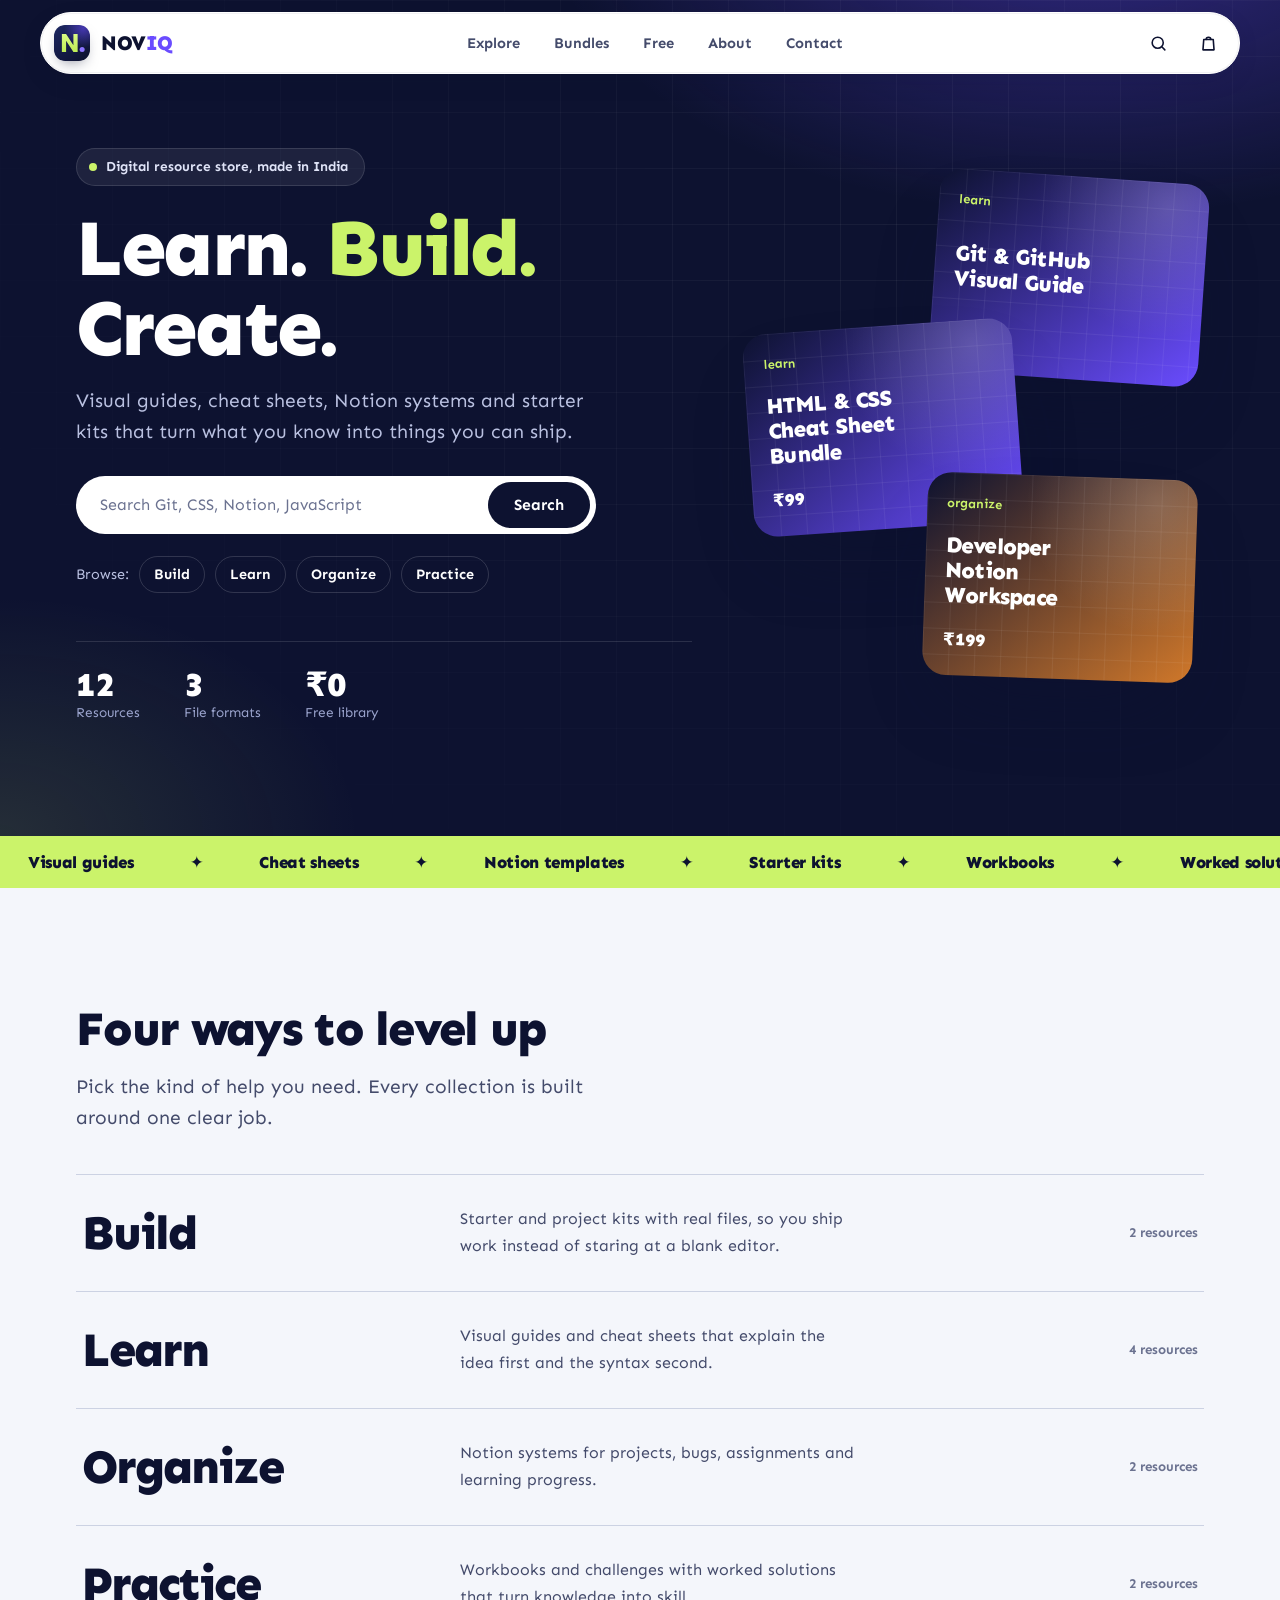
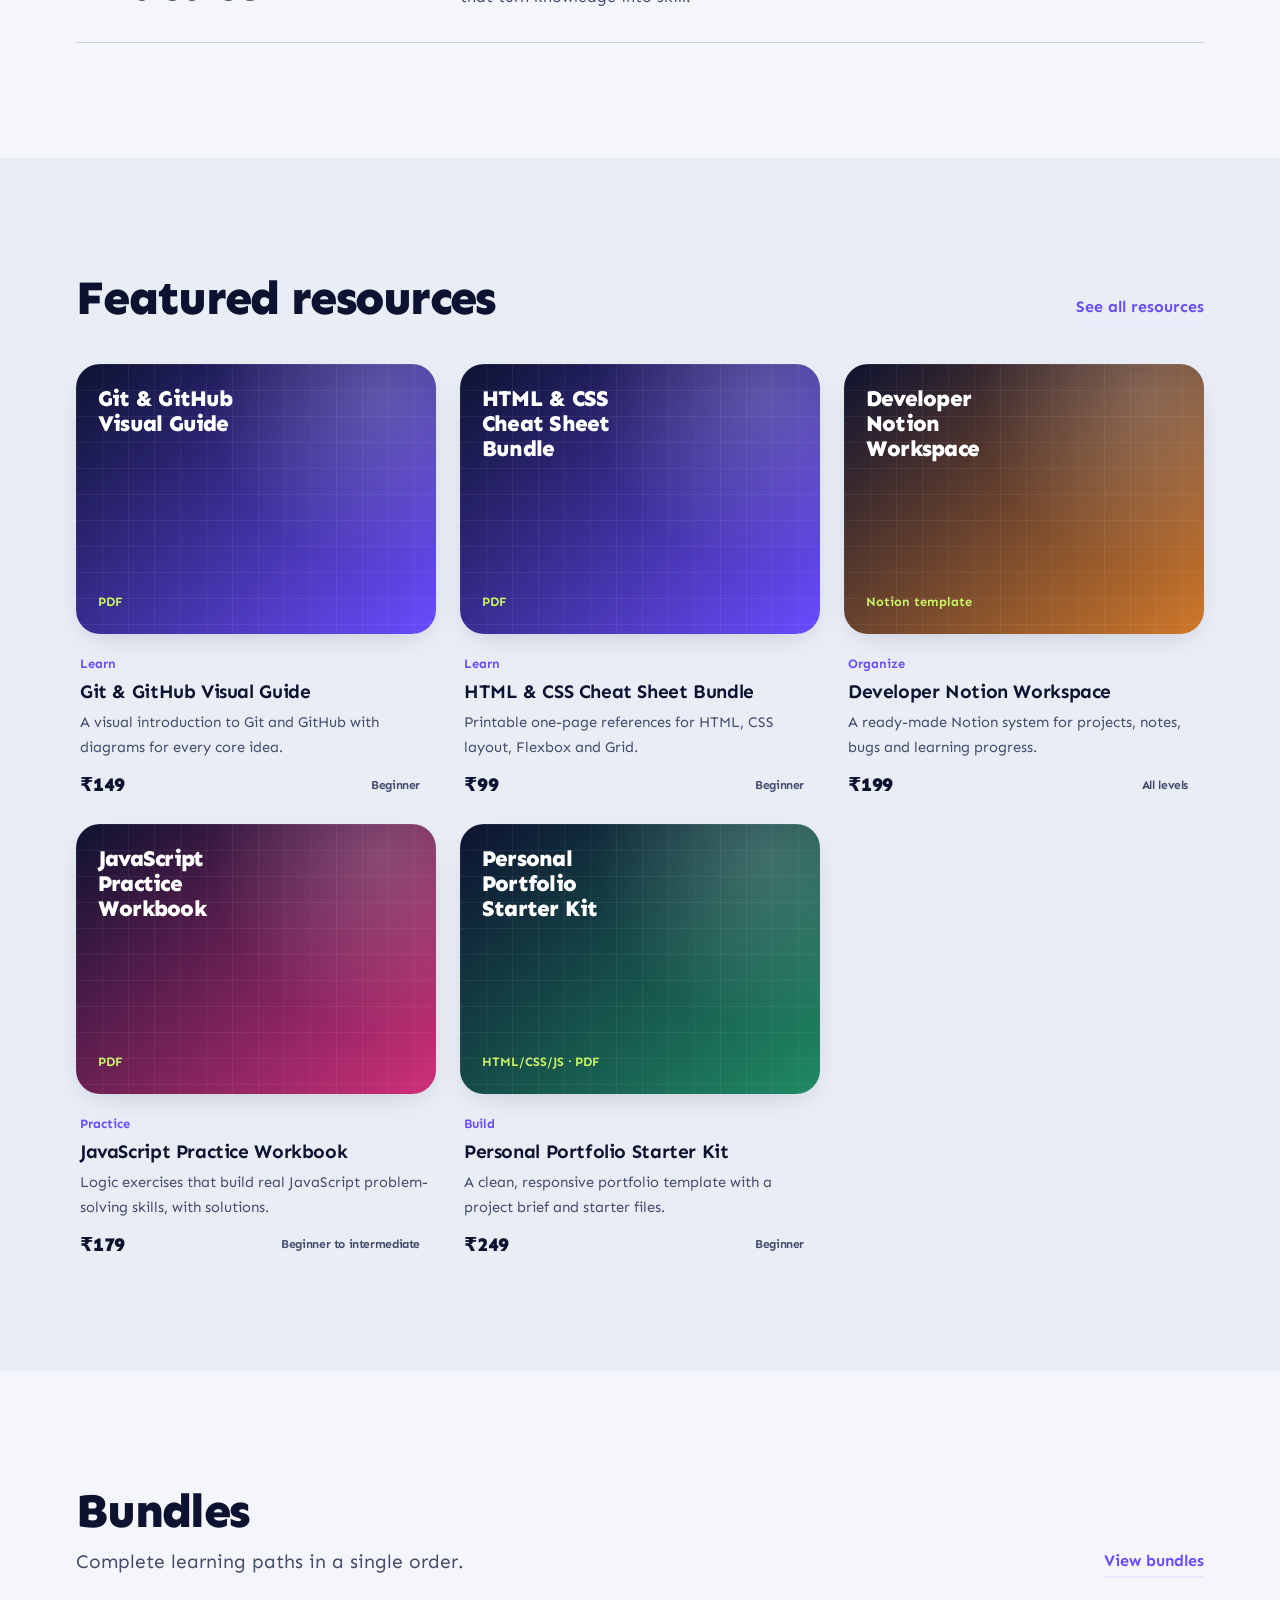
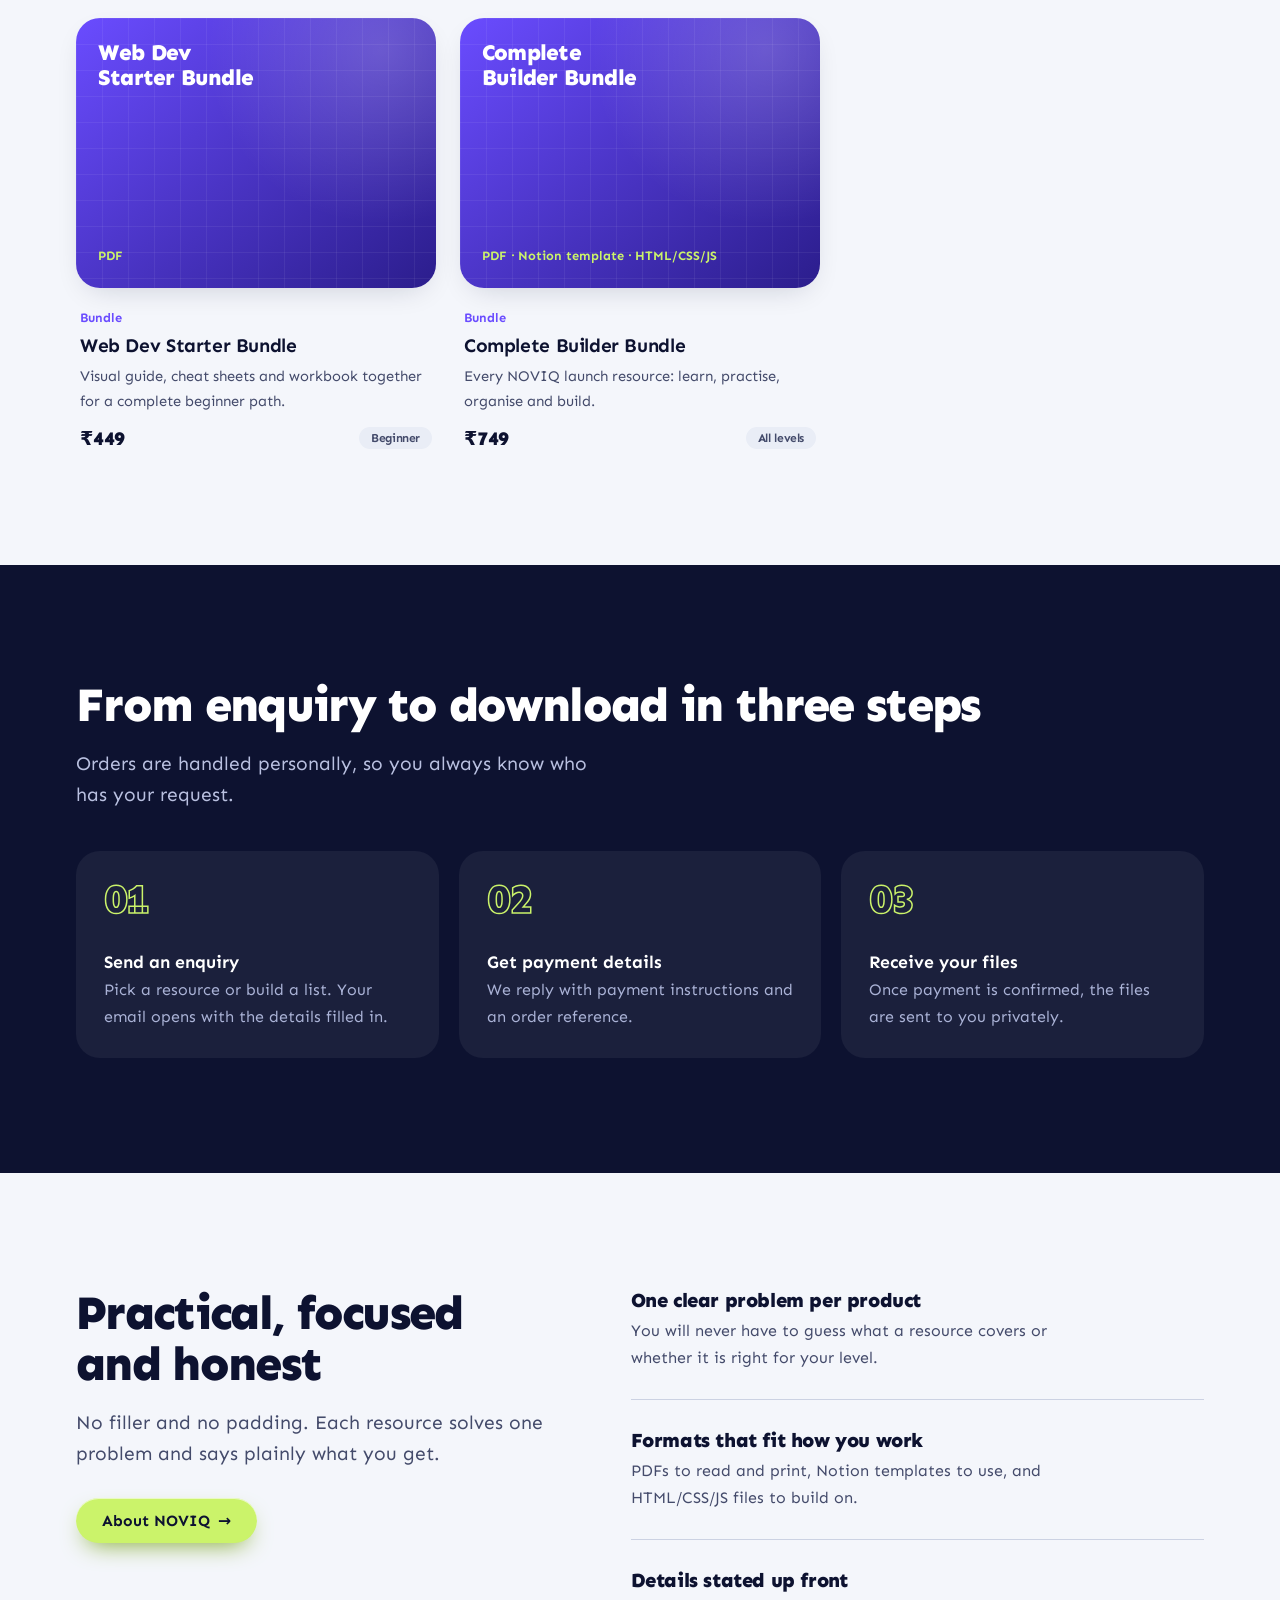
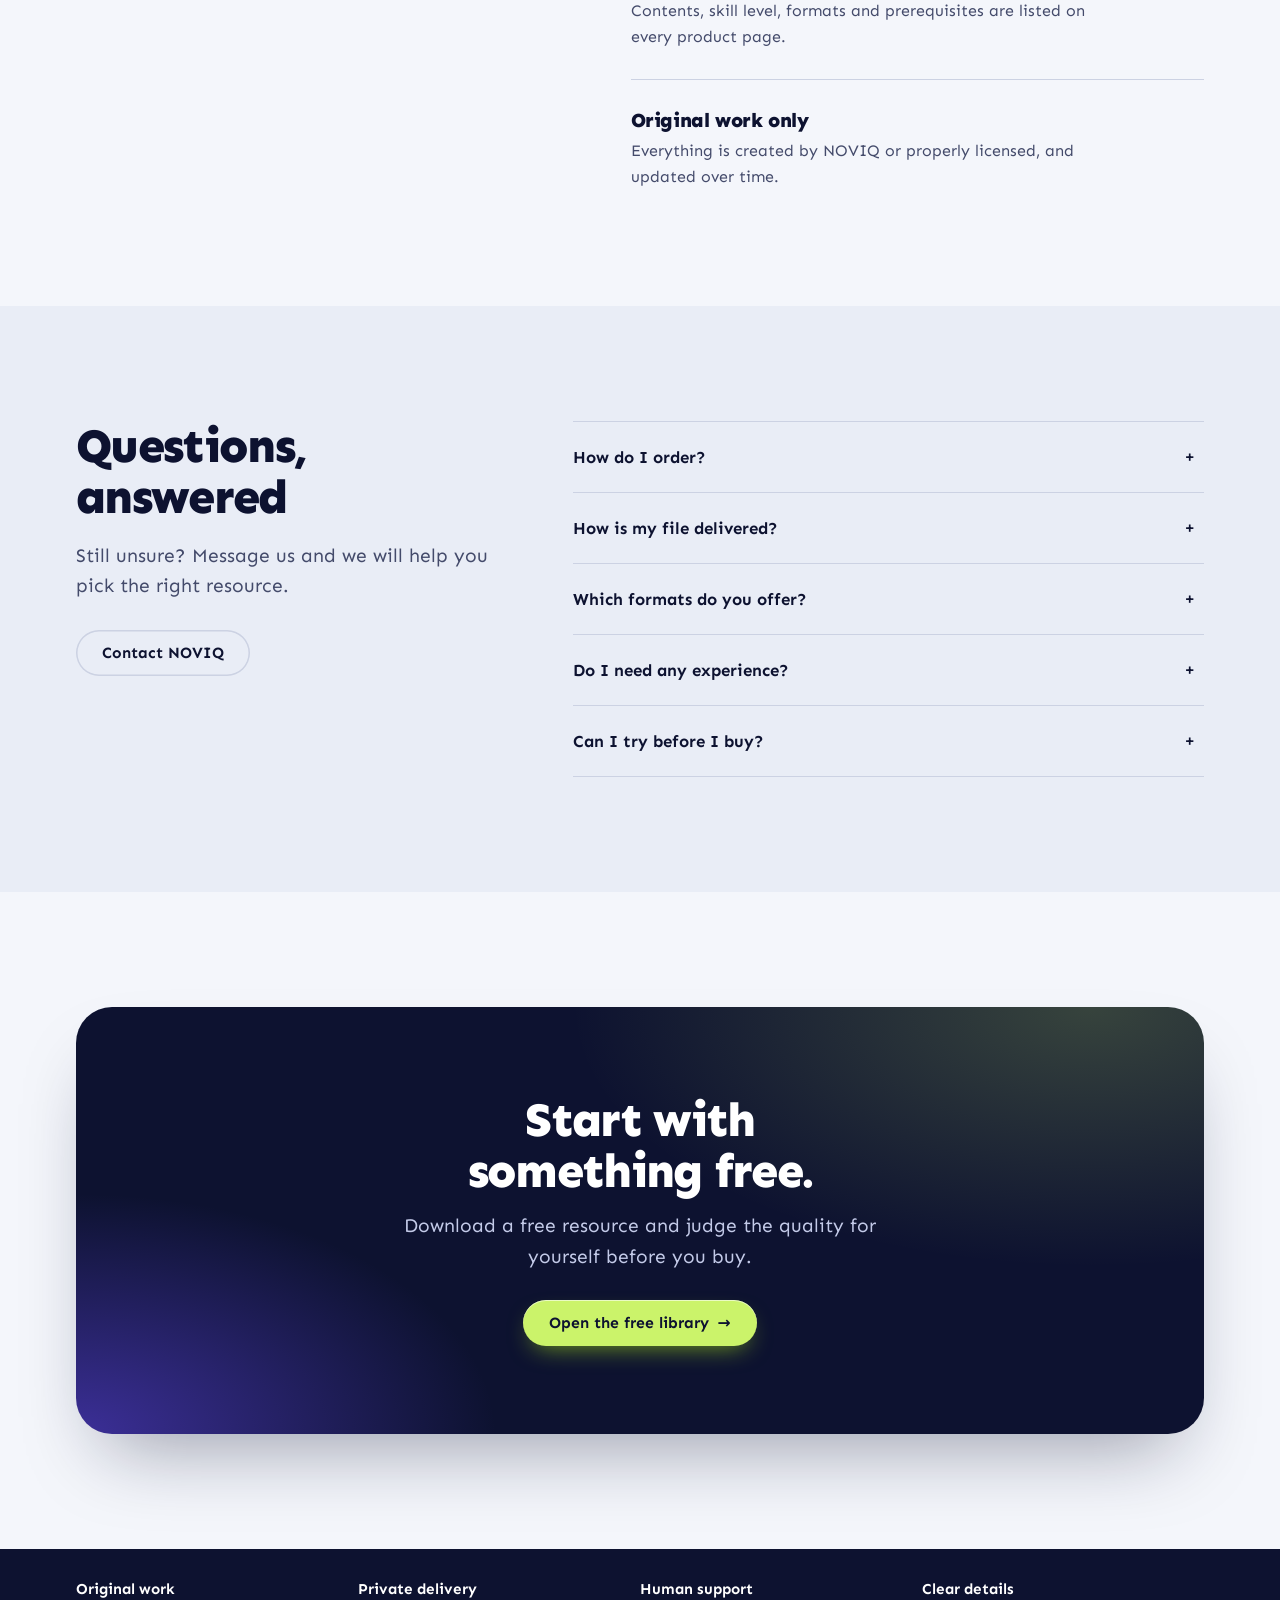
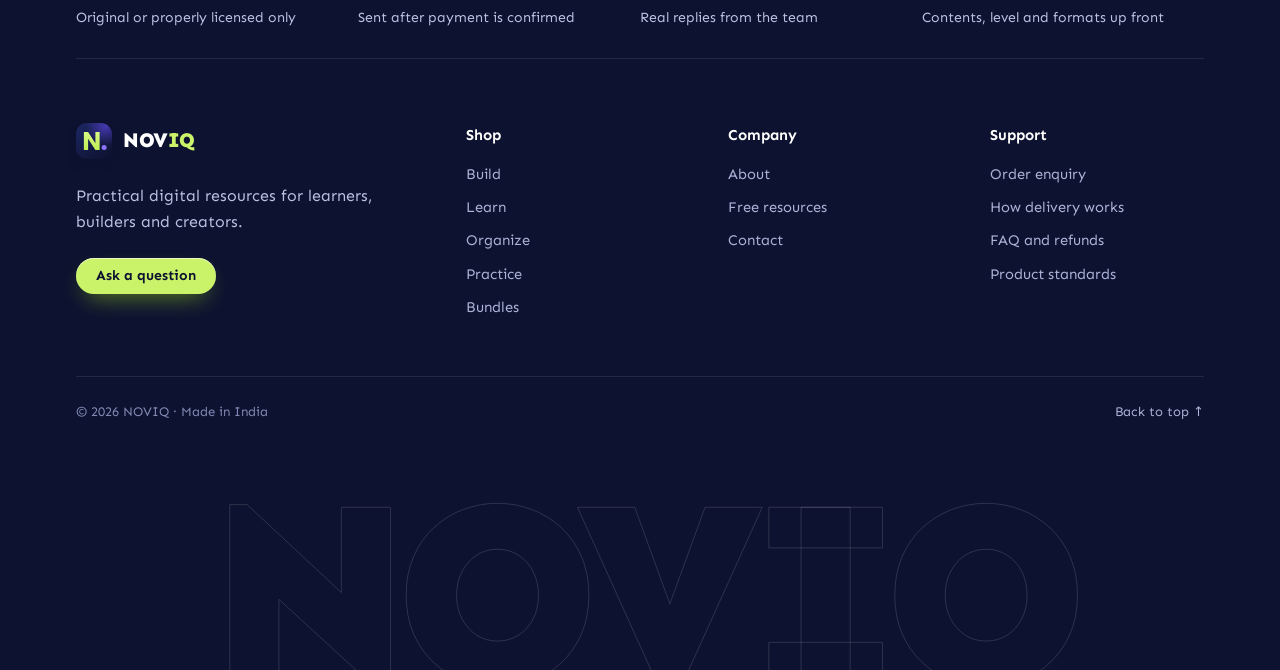
==== index.html @ f500c9bb "UI Redesign & Navigation" ====
<!doctype html>
<html lang="en">
  <head>
    <meta charset="utf-8" />
    <meta name="viewport" content="width=device-width,initial-scale=1" />
    <meta name="theme-color" content="#0d1230" />
    <meta property="og:site_name" content="NOVIQ" />
    <meta property="og:type" content="website" />
    <meta name="twitter:card" content="summary_large_image" />
    <title>NOVIQ | Learn. Build. Create.</title>
    <meta name="description" content="NOVIQ: visual guides, cheat sheets, Notion templates and starter kits for learners, builders and creators." />
    <link rel="icon" href="assets/icons/favicon.svg" type="image/svg+xml" />
    <link rel="icon" href="assets/icons/favicon.ico" sizes="48x48" />
    <link rel="apple-touch-icon" href="assets/icons/apple-touch-icon.png" />
    <link rel="manifest" href="site.webmanifest" />
    <link rel="preconnect" href="https://fonts.googleapis.com" />
    <link rel="preconnect" href="https://fonts.gstatic.com" crossorigin />
    <link href="https://fonts.googleapis.com/css2?family=Sen:wght@400..800&display=swap" rel="stylesheet" />
    <link rel="stylesheet" href="css/style.css" />
  </head>
  <body>
    <a class="skip" href="#main">Skip to content</a>
    <div id="hdr"></div>
    <main id="main">
      <section class="hero">
        <div class="w hg">
          <div>
            <span class="pill"><i></i>Digital resource store, made in India</span>
            <h1>Learn. <em>Build.</em> Create.</h1>
            <p class="lead">Visual guides, cheat sheets, Notion systems and starter kits that turn what you know into things you can ship.</p>
            <form class="hs" action="explore.html" role="search">
              <input type="search" name="q" placeholder="Search Git, CSS, Notion, JavaScript" aria-label="Search resources" />
              <button class="btn" type="submit">Search</button>
            </form>
            <div class="hero-links"><span>Browse:</span><a href="explore.html?cat=build">Build</a><a href="explore.html?cat=learn">Learn</a><a href="explore.html?cat=organize">Organize</a><a href="explore.html?cat=practice">Practice</a></div>
            <div class="stats">
              <div><b data-stat="total">12</b>Resources</div>
              <div><b data-stat="formats">3</b>File formats</div>
              <div><b>&#8377;0</b>Free library</div>
            </div>
          </div>
          <div class="stk" data-hero aria-hidden="true"></div>
        </div>
      </section>
      <section class="mq" aria-hidden="true"><div><span>Visual guides</span><span>Cheat sheets</span><span>Notion templates</span><span>Starter kits</span><span>Workbooks</span><span>Worked solutions</span><span>Visual guides</span><span>Cheat sheets</span><span>Notion templates</span><span>Starter kits</span><span>Workbooks</span><span>Worked solutions</span></div></section>
      <section>
        <div class="w">
          <h2>Four ways to level up</h2>
          <p class="lead" style="margin-bottom:0">Pick the kind of help you need. Every collection is built around one clear job.</p>
          <div class="idx">
            <a href="explore.html?cat=build"><h3>Build</h3><p>Starter and project kits with real files, so you ship work instead of staring at a blank editor.</p><small data-count="build"></small></a>
            <a href="explore.html?cat=learn"><h3>Learn</h3><p>Visual guides and cheat sheets that explain the idea first and the syntax second.</p><small data-count="learn"></small></a>
            <a href="explore.html?cat=organize"><h3>Organize</h3><p>Notion systems for projects, bugs, assignments and learning progress.</p><small data-count="organize"></small></a>
            <a href="explore.html?cat=practice"><h3>Practice</h3><p>Workbooks and challenges with worked solutions that turn knowledge into skill.</p><small data-count="practice"></small></a>
          </div>
        </div>
      </section>
      <section class="light">
        <div class="w">
          <div class="head"><h2>Featured resources</h2><a class="more" href="explore.html">See all resources</a></div>
          <div class="grid" data-grid="featured"></div>
        </div>
      </section>
      <section>
        <div class="w">
          <div class="head"><div><h2>Bundles</h2><p class="lead" style="margin:10px 0 0">Complete learning paths in a single order.</p></div><a class="more" href="bundles.html">View bundles</a></div>
          <div class="grid" data-grid="bundles"></div>
        </div>
      </section>
      <section class="dark">
        <div class="w">
          <h2>From enquiry to download in three steps</h2>
          <p class="lead">Orders are handled personally, so you always know who has your request.</p>
          <div class="steps">
            <div class="step"><b>01</b><p><strong>Send an enquiry</strong><br>Pick a resource or build a list. Your email opens with the details filled in.</p></div>
            <div class="step"><b>02</b><p><strong>Get payment details</strong><br>We reply with payment instructions and an order reference.</p></div>
            <div class="step"><b>03</b><p><strong>Receive your files</strong><br>Once payment is confirmed, the files are sent to you privately.</p></div>
          </div>
        </div>
      </section>
      <section>
        <div class="w why">
          <div><h2>Practical, focused and honest</h2><p class="lead">No filler and no padding. Each resource solves one problem and says plainly what you get.</p><a class="btn" href="about.html">About NOVIQ <span>&rarr;</span></a></div>
          <dl>
            <dt>One clear problem per product</dt><dd>You will never have to guess what a resource covers or whether it is right for your level.</dd>
            <dt>Formats that fit how you work</dt><dd>PDFs to read and print, Notion templates to use, and HTML/CSS/JS files to build on.</dd>
            <dt>Details stated up front</dt><dd>Contents, skill level, formats and prerequisites are listed on every product page.</dd>
            <dt>Original work only</dt><dd>Everything is created by NOVIQ or properly licensed, and updated over time.</dd>
          </dl>
        </div>
      </section>
      <section class="light">
        <div class="w faq-wrap">
          <div><h2>Questions, answered</h2><p class="lead">Still unsure? Message us and we will help you pick the right resource.</p><a class="btn o" style="margin:0" href="contact.html">Contact NOVIQ</a></div>
          <div><details><summary>How do I order?</summary><p>Open a resource, choose Enquire by email, and we reply with payment details and an order reference. No payment is taken on this site.</p></details><details><summary>How is my file delivered?</summary><p>Privately by email, after your payment is confirmed. Previews never contain the complete paid file.</p></details><details><summary>Which formats do you offer?</summary><p>PDF guides and workbooks, Notion templates, and HTML/CSS/JS starter files. Every product page lists its formats.</p></details><details><summary>Do I need any experience?</summary><p>Each resource states its level and prerequisites up front, from complete beginner to intermediate.</p></details><details><summary>Can I try before I buy?</summary><p>Yes. The free library has resources you can download without paying.</p></details></div>
        </div>
      </section>
      <section>
        <div class="w"><div class="band"><h2>Start with something free.</h2><p class="lead">Download a free resource and judge the quality for yourself before you buy.</p><a class="btn" href="free-resources.html">Open the free library <span>&rarr;</span></a></div></div>
      </section>
    </main>
    <div id="ftr"></div>
    <script src="js/main.js"></script>
    <script src="js/products.js"></script>
    <script src="js/search.js"></script>
    <script src="js/filters.js"></script>
    <script src="js/cart.js"></script>
    <script>
      load.then((P) => {
        const f = P.filter((p) => p.featured).slice(0, 3);
        $("[data-hero]").innerHTML = f.map((p) => `<a class="mc cov c-${safeCategory(p.category)}" href="product.html?slug=${encodeURIComponent(p.slug)}" tabindex="-1"><span>${escapeHTML(p.category)}</span><b>${escapeHTML(p.title)}</b><em>${money(p)}</em></a>`).join("");
        document.querySelectorAll("[data-count]").forEach((e) => { const n = P.filter((p) => p.category == e.dataset.count).length; e.textContent = n + (n == 1 ? " resource" : " resources"); });
        const st = { total: P.length, formats: new Set(P.flatMap((p) => p.format || [])).size };
        document.querySelectorAll("[data-stat]").forEach((e) => { if (st[e.dataset.stat] != null) e.textContent = st[e.dataset.stat]; });
      });
    </script>
  </body>
</html>
---- css/style.css ----
/* NOVIQ — premium theme. Typeface: Sen */
@view-transition { navigation: auto; }
:root{
  --bg:#f4f6fb;--bg2:#e9edf6;--paper:#fff;--ink:#0d1230;--ink2:#444b6b;--ink3:#6b7290;
  --line:#e1e5f0;--line2:#ccd2e3;--lime:#cbf36a;--lime2:#9fd13c;--violet:#6a4cff;--violet2:#ece8ff;
  --navy:#0d1230;--navy2:#171f4a;--hh:76px;
  --r1:10px;--r2:16px;--r3:24px;--r4:36px;--rp:999px;
  --sh1:0 1px 2px #0d12300f;--sh2:0 10px 30px -12px #0d123033;--sh3:0 40px 80px -30px #0d123066;
  --ease:cubic-bezier(.2,.7,.2,1);--f:"Sen",system-ui,-apple-system,"Segoe UI",sans-serif;
  --sec:clamp(64px,9vw,120px)}
*,*::before,*::after{box-sizing:border-box}*{margin:0}
html{scroll-behavior:smooth;scroll-padding-top:100px;-webkit-text-size-adjust:100%}
body{font:400 1rem/1.65 var(--f);background:var(--bg);color:var(--ink);-webkit-font-smoothing:antialiased;overflow-x:hidden}
img,svg{display:block;max-width:100%}
h1,h2,h3,h4{font-family:var(--f);color:var(--ink);text-wrap:balance;font-weight:800;letter-spacing:-.035em}
h1{font-size:clamp(2.6rem,6.4vw,5rem);line-height:1}
h2{font-size:clamp(1.9rem,3.8vw,3rem);line-height:1.06;margin-bottom:var(--s3,12px)}
h3{font-size:1.15rem;line-height:1.25;letter-spacing:-.02em;font-weight:700}
h4{font-size:.95rem;font-weight:700;letter-spacing:0}
p{text-wrap:pretty}a{color:inherit;text-decoration:none}ul{padding-left:1.25rem}li{margin:6px 0}li::marker{color:var(--violet)}
::selection{background:var(--lime);color:var(--navy)}
:focus-visible{outline:2px solid var(--violet);outline-offset:3px;border-radius:8px}
.skip{position:absolute;left:12px;top:-64px;z-index:90;padding:10px 16px;border-radius:var(--rp);background:var(--navy);color:#fff;font-weight:700}.skip:focus{top:12px}
.w{max-width:1200px;margin-inline:auto;padding-inline:clamp(18px,4vw,36px)}
section{padding-block:var(--sec)}
main section:first-of-type{padding-top:calc(var(--hh) + clamp(40px,6vw,72px))}
.light{background:var(--bg2)}
.eyebrow{margin-bottom:14px;font-size:.95rem;font-weight:700;color:var(--violet)}
.lead{max-width:54ch;margin:18px 0 28px;font-size:clamp(1.05rem,1.5vw,1.2rem);line-height:1.6;color:var(--ink2)}
.two{display:grid;gap:clamp(28px,5vw,72px);grid-template-columns:1fr 1fr;align-items:start}
.grid{display:grid;gap:28px 24px;grid-template-columns:repeat(auto-fill,minmax(min(100%,270px),1fr));margin-top:40px;counter-reset:c}
.head{display:flex;justify-content:space-between;align-items:end;gap:24px;flex-wrap:wrap}
.head h2{margin:0}.more{font-weight:700;color:var(--violet);border-bottom:2px solid var(--violet2);padding-bottom:2px;transition:border-color .2s}.more:hover{border-color:var(--violet)}

/* progress + header */
#prog{position:fixed;inset:0 auto auto 0;height:3px;width:0;z-index:80;background:linear-gradient(90deg,var(--violet),var(--lime2))}
#hdr{position:fixed;inset:12px 0 auto;z-index:50;padding-inline:clamp(10px,2vw,24px);pointer-events:none;view-transition-name:hdr}
.hb{pointer-events:auto;max-width:1200px;margin:0 auto;height:62px;padding:0 10px 0 13px;display:flex;align-items:center;justify-content:space-between;gap:16px;border-radius:var(--rp);background:#fff;border:1px solid #fff;box-shadow:0 8px 30px -12px #0d123040,inset 0 0 0 1px #0d12300d;-webkit-backdrop-filter:saturate(1.6) blur(18px);backdrop-filter:saturate(1.6) blur(18px);transition:box-shadow .3s,background .3s}
#hdr.s .hb{background:#fff;box-shadow:0 14px 40px -14px #0d123055,inset 0 0 0 1px #0d12300d}
.logo{display:inline-flex;align-items:center;gap:11px;font:800 1.3rem/1 var(--f);letter-spacing:-.02em;color:var(--ink);transition:opacity .2s}
.logo::before{content:"";flex:none;width:36px;height:36px;border-radius:11px;background:url(../assets/icons/favicon.svg) center/cover no-repeat;box-shadow:0 6px 14px -6px #0d123080;transition:transform .45s var(--ease)}
.logo:hover::before{transform:rotate(-8deg) scale(1.06)}
.logo b{font-weight:800;color:var(--violet)}
#nv{display:flex;gap:2px;position:relative}
#nv a{position:relative;padding:9px 16px;border-radius:var(--rp);font-size:.92rem;font-weight:700;color:var(--ink2);transition:color .2s,background .2s}
#nv a:hover{color:var(--ink);background:var(--bg)}
#nv a.on{color:#fff;background:var(--navy)}
.ha{display:flex;align-items:center;gap:8px}
.ib{position:relative;display:grid;place-items:center;width:42px;height:42px;padding:0;border-radius:50%;background:transparent;border:0;color:var(--ink);cursor:pointer;transition:background .2s}
.ib:hover{background:var(--bg)}
#cc{position:absolute;top:2px;right:0;display:grid;place-items:center;min-width:18px;height:18px;padding:0 5px;border-radius:var(--rp);background:var(--violet);color:#fff;font:800 .68rem var(--f);font-style:normal}#cc.z{display:none}
#mb{display:none;place-content:center;gap:5px;width:42px;height:42px;padding:0;border-radius:50%;background:var(--navy);border:0;cursor:pointer}
#mb i{display:block;width:16px;height:2px;border-radius:2px;background:#fff}

/* buttons */
.btn{display:inline-flex;align-items:center;justify-content:center;gap:8px;padding:15px 26px;font:700 .98rem/1 var(--f);color:var(--navy);background:var(--lime);border:0;border-radius:var(--rp);cursor:pointer;box-shadow:inset 0 1px 0 #fff9,0 10px 24px -10px #7aa51f;transition:transform .25s var(--ease),box-shadow .25s,background .2s}
.btn:hover{transform:translateY(-2px);background:#d5f77f;box-shadow:inset 0 1px 0 #fff9,0 18px 32px -12px #7aa51f}
.btn span{transition:transform .25s var(--ease)}.btn:hover span{transform:translateX(4px)}
.btn.o{margin-left:8px;background:transparent;color:var(--ink);box-shadow:inset 0 0 0 1.5px var(--line2)}
.btn.o:hover{background:#fff;box-shadow:inset 0 0 0 1.5px var(--ink)}
.btn.sm{padding:11px 20px;font-size:.88rem}
.dark .btn.o,.hero .btn.o{color:#fff;box-shadow:inset 0 0 0 1.5px #ffffff40}.hero .btn.o:hover{background:#ffffff14;box-shadow:inset 0 0 0 1.5px #fff}

/* drawers */
#ov{position:fixed;inset:0;z-index:60;background:#0d123073;-webkit-backdrop-filter:blur(6px);backdrop-filter:blur(6px);opacity:0;pointer-events:none;transition:opacity .3s}
#dr,#ct{position:fixed;inset:12px 12px 12px auto;z-index:70;display:flex;flex-direction:column;width:min(420px,calc(100vw - 24px));padding:28px;overflow:auto;background:#fff;border-radius:var(--r3);box-shadow:var(--sh3);transform:translateX(110%);visibility:hidden;transition:transform .5s var(--ease),visibility 0s .5s}
body.dr #dr,body.ct #ct{transform:none;visibility:visible;transition-delay:0s}
body.dr #ov,body.ct #ov{opacity:1;pointer-events:auto}body.dr,body.ct{overflow:hidden}
.dh{display:flex;justify-content:space-between;align-items:center;margin-bottom:24px}
.dl a{display:flex;align-items:center;justify-content:space-between;padding:14px 4px;border-bottom:1px solid var(--line);font:800 1.6rem/1.2 var(--f);letter-spacing:-.03em;transition:padding .25s var(--ease),color .2s}
.dl a::after{content:"→";font-weight:400;color:var(--line2);transition:.25s}
.dl a:hover,.dl a.on{padding-left:12px;color:var(--violet)}.dl a:hover::after{color:var(--violet)}
.dc{display:flex;flex-wrap:wrap;gap:8px;margin:24px 0}
.dc a{padding:8px 16px;border-radius:var(--rp);background:var(--bg);font-size:.86rem;font-weight:700;transition:.2s}.dc a:hover{background:var(--navy);color:#fff}
#dr .btn,#cs .btn{display:flex;width:100%;margin:0 0 10px}
.dm{margin-top:auto;padding-top:24px;font-size:.8rem;color:var(--ink3)}
.ci{display:flex;justify-content:space-between;align-items:center;gap:12px;padding:16px 0;border-bottom:1px solid var(--line)}
.ci-info{min-width:0;display:grid;gap:2px}.ci b{font-size:.95rem;overflow-wrap:anywhere}.ci small{color:var(--ink3)}
.ci button{width:32px;height:32px;border-radius:50%;background:0;border:1px solid var(--line2);color:var(--ink2);cursor:pointer;transition:.2s}.ci button:hover{background:var(--navy);color:#fff}
.ce{padding:24px 0;color:var(--ink3)}.empty-title{font-weight:800;color:var(--ink);margin-bottom:6px}.ce a{color:var(--violet);font-weight:700}
#cs{margin-top:auto;padding-top:24px}.tot{display:flex;justify-content:space-between;align-items:baseline;margin-bottom:16px;color:var(--ink2)}.tot b{font:800 1.6rem var(--f);color:var(--ink)}
.cart-note{font-size:.78rem;color:var(--ink3);margin-top:10px}

/* hero */
.hero{position:relative;overflow:hidden;color:#fff;background:radial-gradient(900px 500px at 85% -10%,#6a4cff66,transparent 60%),radial-gradient(600px 400px at 0 100%,#cbf36a1f,transparent 60%),var(--navy);padding-bottom:clamp(64px,9vw,112px)}
.hero::before{content:"";position:absolute;inset:0;background:linear-gradient(#ffffff0d 1px,transparent 1px) 0 0/56px 56px,linear-gradient(90deg,#ffffff0d 1px,transparent 1px) 0 0/56px 56px;-webkit-mask:radial-gradient(80% 90% at 70% 30%,#000,transparent);mask:radial-gradient(80% 90% at 70% 30%,#000,transparent)}
.hg{position:relative;display:grid;grid-template-columns:1.15fr .85fr;gap:56px;align-items:center}
.hero h1{color:#fff;max-width:11ch}.hero h1 em{font-style:normal;color:var(--lime)}
.hero .lead{color:#b9c0e0}
.pill{display:inline-flex;align-items:center;gap:9px;margin-bottom:22px;padding:7px 16px 7px 12px;border-radius:var(--rp);background:#ffffff12;border:1px solid #ffffff1f;font-size:.85rem;font-weight:700;color:#dfe3f7}
.pill i{width:8px;height:8px;border-radius:50%;background:var(--lime);animation:pl 2.2s infinite}
@keyframes pl{0%{box-shadow:0 0 0 0 #cbf36a88}70%,100%{box-shadow:0 0 0 9px #cbf36a00}}
.hs{display:flex;gap:6px;max-width:520px;padding:6px;border-radius:var(--rp);background:#fff;box-shadow:var(--sh3)}
.hs input{flex:1;min-width:0;margin:0;padding:0 18px;border:0;background:transparent;box-shadow:none;font-size:1rem;color:var(--ink)}
.hs input:focus{box-shadow:none}.hs .btn{background:var(--navy);color:#fff;box-shadow:none}.hs .btn:hover{background:var(--navy2)}
.hero-links{margin-top:22px;display:flex;gap:10px;flex-wrap:wrap;align-items:center;font-size:.9rem;color:#b9c0e0}
.hero-links a{padding:6px 14px;border-radius:var(--rp);border:1px solid #ffffff26;font-weight:700;color:#fff;transition:.2s}.hero-links a:hover{background:#fff;color:var(--navy)}
.stats{display:flex;flex-wrap:wrap;gap:24px 44px;margin-top:48px;padding-top:26px;border-top:1px solid #ffffff1f}
.stats b{display:block;font:800 2.1rem/1 var(--f);letter-spacing:-.04em;color:#fff}.stats div{font-size:.85rem;color:#9aa3cc}
.stk{position:relative;height:520px}
.stk .mc{position:absolute;width:min(270px,66%);aspect-ratio:4/3;padding:20px;border-radius:var(--r3);box-shadow:var(--sh3);transition:transform .6s var(--ease)}
.mc:nth-child(1){top:0;right:0;transform:rotate(4deg)}.mc:nth-child(2){top:150px;left:0;transform:rotate(-4deg);z-index:2}.mc:nth-child(3){top:300px;right:2%;transform:rotate(2deg);z-index:3}
.stk:hover .mc{transform:rotate(0)}
.mc b{font:800 1.35rem/1.15 var(--f);letter-spacing:-.03em;max-width:12ch}
.mc em{font-style:normal;font-weight:800;font-size:1.1rem}

/* marquee */
.mq{padding:0;background:var(--lime);color:var(--navy);overflow:hidden;white-space:nowrap}
.mq div{display:inline-flex;animation:mq 40s linear infinite;padding:16px 0}
.mq span{padding-inline:28px;font:800 1.05rem var(--f);letter-spacing:-.02em}.mq span::after{content:"✦";margin-left:56px;font-weight:400}
@keyframes mq{to{transform:translateX(-50%)}}
main section.mq:first-of-type{padding-top:0}

/* collections index */
.idx{margin-top:40px;border-top:1px solid var(--line2)}
.idx a{display:grid;grid-template-columns:minmax(120px,1.1fr) 2fr auto;align-items:center;gap:24px;padding:28px 6px;border-bottom:1px solid var(--line2);transition:padding .35s var(--ease),background .3s}
.idx h3{font-size:clamp(1.8rem,4vw,3rem);letter-spacing:-.04em;font-weight:800;transition:color .25s}
.idx p{color:var(--ink2);max-width:44ch}.idx small{font-weight:700;color:var(--ink3);white-space:nowrap}
.idx a:hover{padding-left:22px;background:#fff}.idx a:hover h3{color:var(--violet)}

/* product cards */
.card{position:relative;display:block;color:var(--ink);transition:transform .45s var(--ease)}
.card:hover{transform:translateY(-6px)}
.cov{position:relative;overflow:hidden;display:flex;flex-direction:column;justify-content:space-between;aspect-ratio:4/3;padding:22px;color:#fff;border-radius:var(--r3);background:linear-gradient(140deg,var(--navy),var(--violet));box-shadow:var(--sh2);transition:box-shadow .45s}
.card:hover .cov{box-shadow:var(--sh3)}
.cov>*{position:relative;z-index:1}
.cov::after{content:"";position:absolute;inset:0;background:radial-gradient(circle at 85% 12%,#ffffff2e,transparent 45%),linear-gradient(#ffffff0f 1px,transparent 1px) 0 0/26px 26px,linear-gradient(90deg,#ffffff0f 1px,transparent 1px) 0 0/26px 26px}
.cov b{font:800 1.4rem/1.12 var(--f);letter-spacing:-.035em;max-width:13ch}
.cov span{font-size:.8rem;font-weight:700;color:var(--lime)}
.c-build{background:linear-gradient(140deg,var(--navy),#1f8a63)}.c-organize{background:linear-gradient(140deg,var(--navy),#d0782a)}.c-practice{background:linear-gradient(140deg,var(--navy),#d02f7a)}.c-bundle{background:linear-gradient(140deg,var(--violet),#2b1d8c)}
.badge{position:absolute;top:16px;right:16px;z-index:2;padding:5px 12px;border-radius:var(--rp);background:var(--lime);color:var(--navy);font-size:.74rem;font-weight:800}
.cb{padding:16px 4px 0}.cb small{font-size:.8rem;font-weight:700;color:var(--violet);text-transform:capitalize}
.cb h3{margin:4px 0 6px;font-size:1.2rem}.cb p{display:-webkit-box;-webkit-line-clamp:2;-webkit-box-orient:vertical;overflow:hidden;font-size:.92rem;color:var(--ink2)}
.pr{display:flex;justify-content:space-between;align-items:center;margin-top:14px;font:800 1.2rem var(--f);letter-spacing:-.02em}
.pr i{font:700 .85rem var(--f);font-style:normal;color:var(--ink3);transition:.25s}.card:hover .pr i{color:var(--violet);transform:translateX(4px)}
.lv{padding:4px 12px;border-radius:var(--rp);background:var(--bg2);font:700 .75rem var(--f);color:var(--ink2)}

/* why */
.why{display:grid;grid-template-columns:1fr 1.2fr;gap:clamp(32px,6vw,96px);align-items:start}
.why dl{display:grid;gap:0}.why dt{font:800 1.25rem var(--f);letter-spacing:-.02em;margin-top:28px;padding-top:28px;border-top:1px solid var(--line2)}.why dt:first-child{margin:0;padding:0;border:0}.why dd{margin:6px 0 0;color:var(--ink2);max-width:52ch}
.steps{display:grid;grid-template-columns:repeat(3,1fr);gap:20px;margin-top:40px}
.step{padding:28px;border-radius:var(--r3);background:#fff;box-shadow:var(--sh1)}.step b{display:block;margin-bottom:28px;font:800 2.6rem/1 var(--f);letter-spacing:-.05em;color:var(--violet2);-webkit-text-stroke:1.5px var(--violet)}
.step p{color:var(--ink2)}.step strong{color:var(--ink);font-size:1.1rem}
.dark{background:var(--navy);color:#fff}.dark h2{color:#fff}.dark .lead{color:#b9c0e0}.dark .step{background:#ffffff0f;box-shadow:none}.dark .step strong{color:#fff}.dark .step p{color:#aab2d6}.dark .step b{color:transparent;-webkit-text-stroke:1.5px var(--lime)}
.band{position:relative;overflow:hidden;padding:clamp(40px,7vw,88px) 24px;text-align:center;color:#fff;border-radius:var(--r4);background:radial-gradient(520px 260px at 90% 0,#cbf36a38,transparent),radial-gradient(420px 240px at 0 100%,#6a4cff80,transparent),var(--navy);box-shadow:var(--sh3)}
.band h2{color:#fff;max-width:18ch;margin-inline:auto}.band .lead{color:#c3cae8;margin:14px auto 28px}

/* inner pages */
.ph{padding-bottom:clamp(28px,4vw,48px)}.ph h1{font-size:clamp(2.4rem,5.4vw,4.2rem);max-width:16ch}.ph .lead{margin-bottom:0}
.tools{display:flex;gap:12px;flex-wrap:wrap;align-items:center;margin-top:36px}
.tools input{flex:1 1 300px;margin:0}.tools select{width:auto;margin:0;min-width:190px}
.filters{display:flex;flex-wrap:wrap;gap:8px;margin:18px 0 6px}
.chip{min-height:40px;padding:8px 20px;border:0;border-radius:var(--rp);background:#fff;color:var(--ink2);font:700 .88rem var(--f);cursor:pointer;box-shadow:inset 0 0 0 1px var(--line2);transition:.2s}
.chip:hover{box-shadow:inset 0 0 0 1.5px var(--ink);color:var(--ink)}.chip.on{background:var(--navy);color:#fff;box-shadow:none}
#cnt{margin-top:14px;font-size:.88rem;font-weight:700;color:var(--ink3)}
label{display:block;font-size:.85rem;font-weight:700}
input,textarea,select{display:block;width:100%;margin:6px 0 16px;padding:14px 18px;font:400 1rem var(--f);color:var(--ink);background:#fff;border:0;border-radius:var(--r2);box-shadow:inset 0 0 0 1px var(--line2);transition:box-shadow .2s}
input::placeholder,textarea::placeholder{color:var(--ink3)}input:hover,textarea:hover,select:hover{box-shadow:inset 0 0 0 1px var(--ink3)}
input:focus,textarea:focus,select:focus{outline:0;box-shadow:inset 0 0 0 2px var(--violet),0 0 0 5px #6a4cff1f}
input[type=search]{padding-left:48px;background:#fff url("data:image/svg+xml,%3Csvg xmlns='http://www.w3.org/2000/svg' width='18' height='18' fill='none' stroke='%2344486B' stroke-width='2' stroke-linecap='round' viewBox='0 0 24 24'%3E%3Ccircle cx='11' cy='11' r='7'/%3E%3Cpath d='m20 20-3.5-3.5'/%3E%3C/svg%3E") 18px center no-repeat}
select{appearance:none;-webkit-appearance:none;padding-right:44px;background:#fff url("data:image/svg+xml,%3Csvg xmlns='http://www.w3.org/2000/svg' width='14' height='14' fill='none' stroke='%2344486B' stroke-width='2.2' stroke-linecap='round' viewBox='0 0 24 24'%3E%3Cpath d='m6 9 6 6 6-6'/%3E%3C/svg%3E") right 18px center no-repeat}
textarea{min-height:140px;resize:vertical}
.hs input[type=search]{background:none;padding-left:18px}
.crumb{display:flex;gap:8px;margin-bottom:22px;font-size:.85rem;font-weight:700;color:var(--ink3)}.crumb a:hover{color:var(--violet)}
.product-cover{position:sticky;top:96px;aspect-ratio:1;min-height:320px;padding:clamp(24px,4vw,48px);border-radius:var(--r4);gap:24px}.product-cover b{font-size:clamp(2rem,4vw,3.4rem);line-height:1.04;max-width:11ch}.cover-label{font-size:.85rem!important;font-weight:700!important;color:#ffffffb0!important}
.price{margin:18px 0;font:800 2.8rem/1 var(--f);letter-spacing:-.05em}
.meta{display:flex;flex-wrap:wrap;gap:8px;margin:0 0 24px}.meta span{padding:6px 14px;border-radius:var(--rp);background:#fff;font:700 .8rem var(--f);color:var(--ink2);box-shadow:inset 0 0 0 1px var(--line2)}
.product-actions{display:flex;flex-wrap:wrap;gap:10px;margin:22px 0 14px}.product-actions .btn{margin:0}
.trust{display:flex;flex-wrap:wrap;gap:8px 22px;margin-bottom:34px;font-size:.84rem;font-weight:700;color:var(--ink3)}.trust span::before{content:"✓";margin-right:7px;color:var(--lime2);font-weight:800}
.product-section{margin-top:12px;padding:24px 0;border-top:1px solid var(--line2)}.product-section h3{margin-bottom:10px}.product-section p{max-width:62ch;color:var(--ink2)}
.product-process .step{margin:0}.related-products{margin-top:72px}.related-products h2{margin-bottom:0}
.empty-state{padding-block:28px}
.val{display:grid;grid-template-columns:repeat(3,1fr);gap:20px;margin-top:40px}.val div{padding:28px;border-radius:var(--r3);background:#fff;box-shadow:var(--sh1)}.val h3{margin-bottom:8px}.val p{color:var(--ink2);font-size:.95rem}
details{border-bottom:1px solid var(--line2)}details:first-of-type{border-top:1px solid var(--line2)}
summary{display:flex;justify-content:space-between;align-items:center;gap:16px;padding:20px 0;font:700 1.05rem var(--f);cursor:pointer;list-style:none}summary::-webkit-details-marker{display:none}
summary::after{content:"+";display:grid;place-items:center;flex:none;width:30px;height:30px;border-radius:50%;background:var(--bg2);font:400 1.2rem var(--f);transition:.3s}
details[open] summary::after{content:"–";background:var(--navy);color:#fff;transform:rotate(180deg)}details p{padding:0 48px 20px 0;color:var(--ink2);max-width:62ch}
.faq-wrap{display:grid;grid-template-columns:.8fr 1.2fr;gap:clamp(32px,6vw,96px)}

/* footer */
footer{position:relative;overflow:hidden;color:#b9c0e0;background:var(--navy)}
.ft{display:grid;grid-template-columns:repeat(4,1fr)}.ft div{padding:28px 20px 28px 0;font-size:.88rem;border-bottom:1px solid #ffffff18}
.ft b{display:block;margin-bottom:4px;font-size:.95rem;color:#fff}
.fm{display:grid;grid-template-columns:1.6fr 1fr 1fr 1fr;gap:48px;padding-block:64px 48px}
.fm h4{margin-bottom:14px;color:#fff}footer a{display:block;margin:9px 0;font-size:.92rem;color:#aab2d6;transition:color .2s,transform .2s}footer a:hover{color:var(--lime);transform:translateX(3px)}
footer .logo{display:inline-flex;margin:0;color:#fff;transform:none}footer .logo b{color:var(--lime)}footer .btn{display:inline-flex;margin:0;color:var(--navy)}footer .btn:hover{color:var(--navy)}
.fb{display:flex;flex-wrap:wrap;justify-content:space-between;gap:12px 24px;padding-block:24px;border-top:1px solid #ffffff18;font-size:.82rem;color:#8089b3}.fb a{margin:0;font-size:.82rem}
.big{margin-top:8px;font:800 clamp(80px,21vw,300px)/.8 var(--f);letter-spacing:-.06em;text-align:center;white-space:nowrap;color:transparent;-webkit-text-stroke:1px #ffffff22;user-select:none;transform:translateY(14%)}

/* motion */
::view-transition-old(root){animation:vo .22s ease both}::view-transition-new(root){animation:vi .35s var(--ease) both}
@keyframes vo{to{opacity:0}}@keyframes vi{from{opacity:0;transform:translateY(10px)}}
.rv{opacity:0;transform:translateY(16px);transition:opacity .6s,transform .7s var(--ease)}.rv.in{opacity:1;transform:none}.card.rv.in:hover{transform:translateY(-6px)}

/* responsive */
@media(max-width:960px){#nv,.ha .btn{display:none}#mb{display:grid}.hg,.two,.why,.faq-wrap{grid-template-columns:1fr}.stk{height:500px;max-width:420px}
.steps,.val{grid-template-columns:1fr}.idx a{grid-template-columns:1fr auto}.idx p{display:none}.ft{grid-template-columns:1fr 1fr}.fm{grid-template-columns:1fr 1fr}.fm>div:first-child{grid-column:1/-1}.product-cover{position:relative;top:0}}
@media(max-width:640px){.hero .btn,.band .btn{width:100%}.hero .btn.o{margin:10px 0 0}.hs{flex-direction:column;border-radius:var(--r3)}.hs input{padding:12px 14px}.stk{height:470px}.mc{width:70%;padding:16px}.mc b{font-size:1.1rem}
.product-actions{display:grid}.product-actions .btn{width:100%}.ft,.fm{grid-template-columns:1fr}.fb{flex-direction:column}.tools select{width:100%}}
@media(hover:none){.card:hover,.btn:hover{transform:none}}
@media(prefers-reduced-motion:reduce){*,*::before,*::after{animation:none!important;transition:none!important;scroll-behavior:auto!important}.rv{opacity:1;transform:none}.mq div{animation:none}}
@media print{#hdr,#prog,footer,#dr,#ct,#ov{display:none!important}body{background:#fff}.rv{opacity:1;transform:none}}
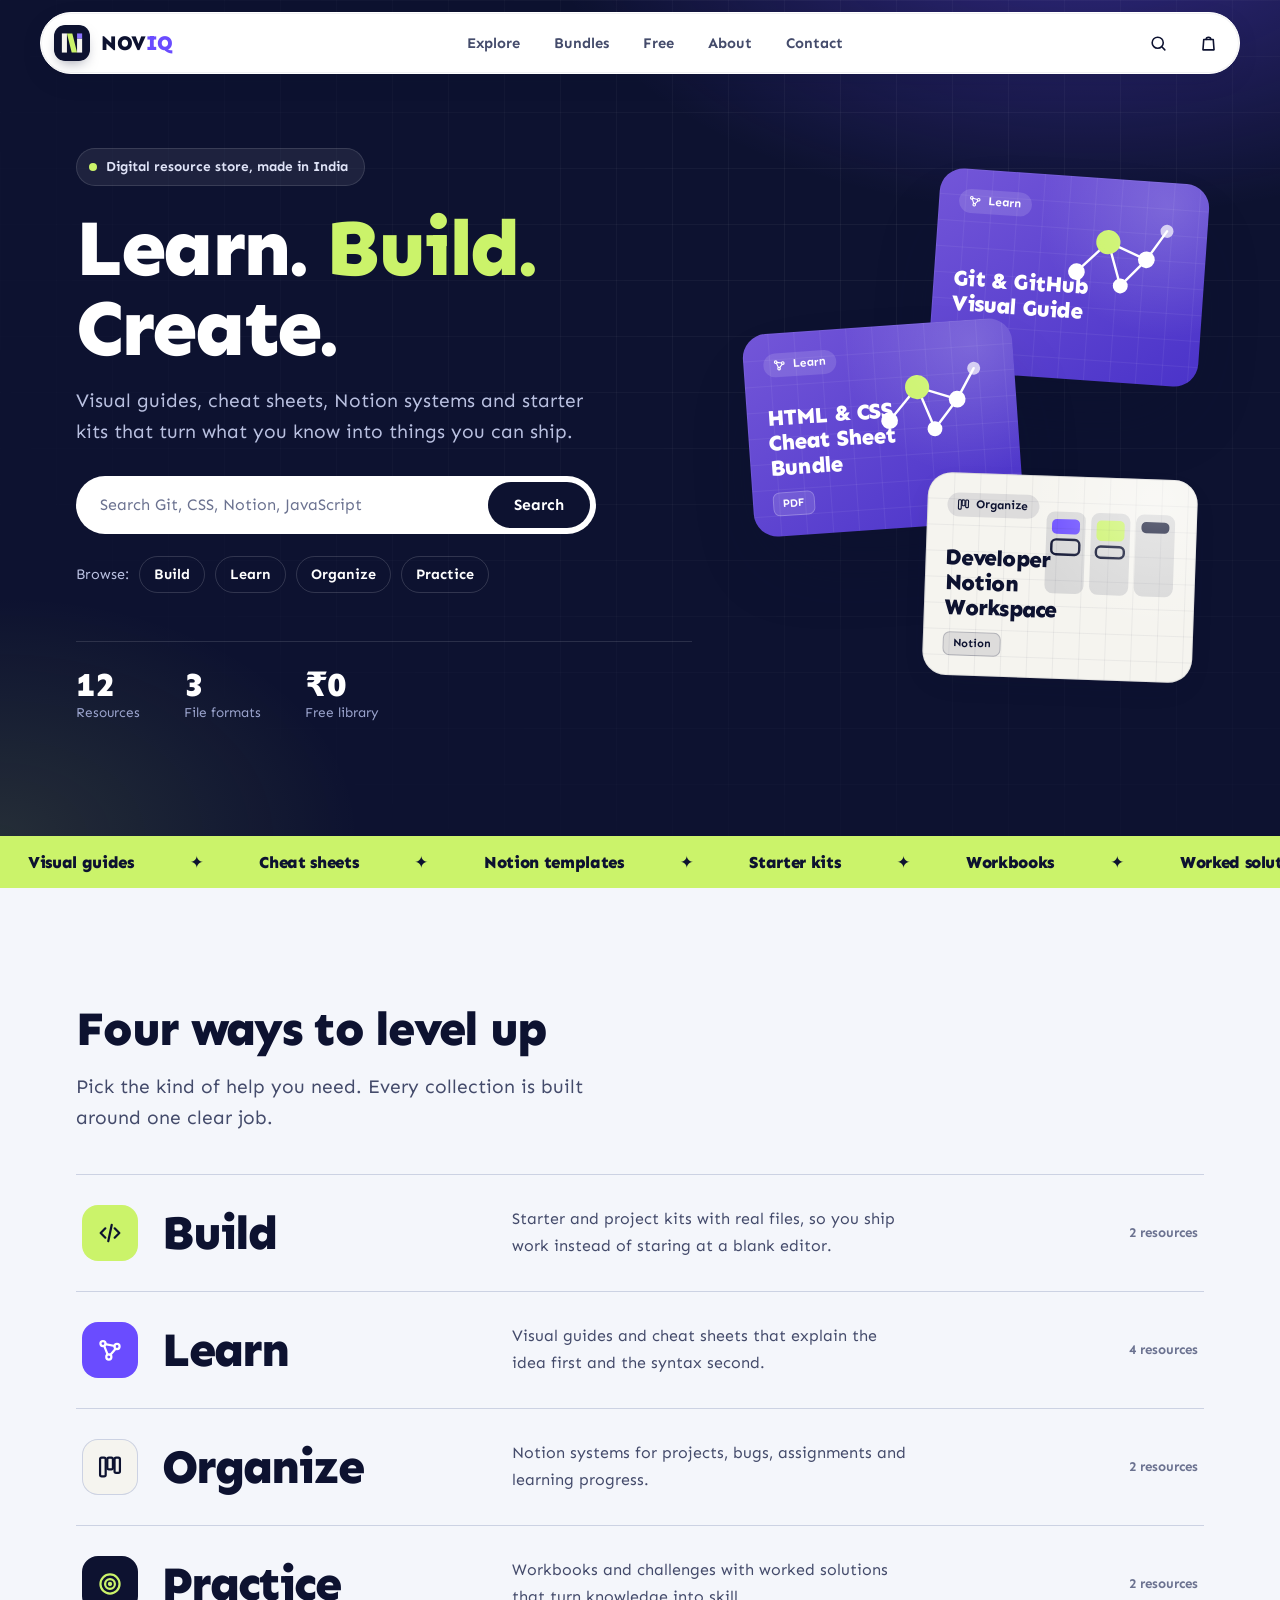
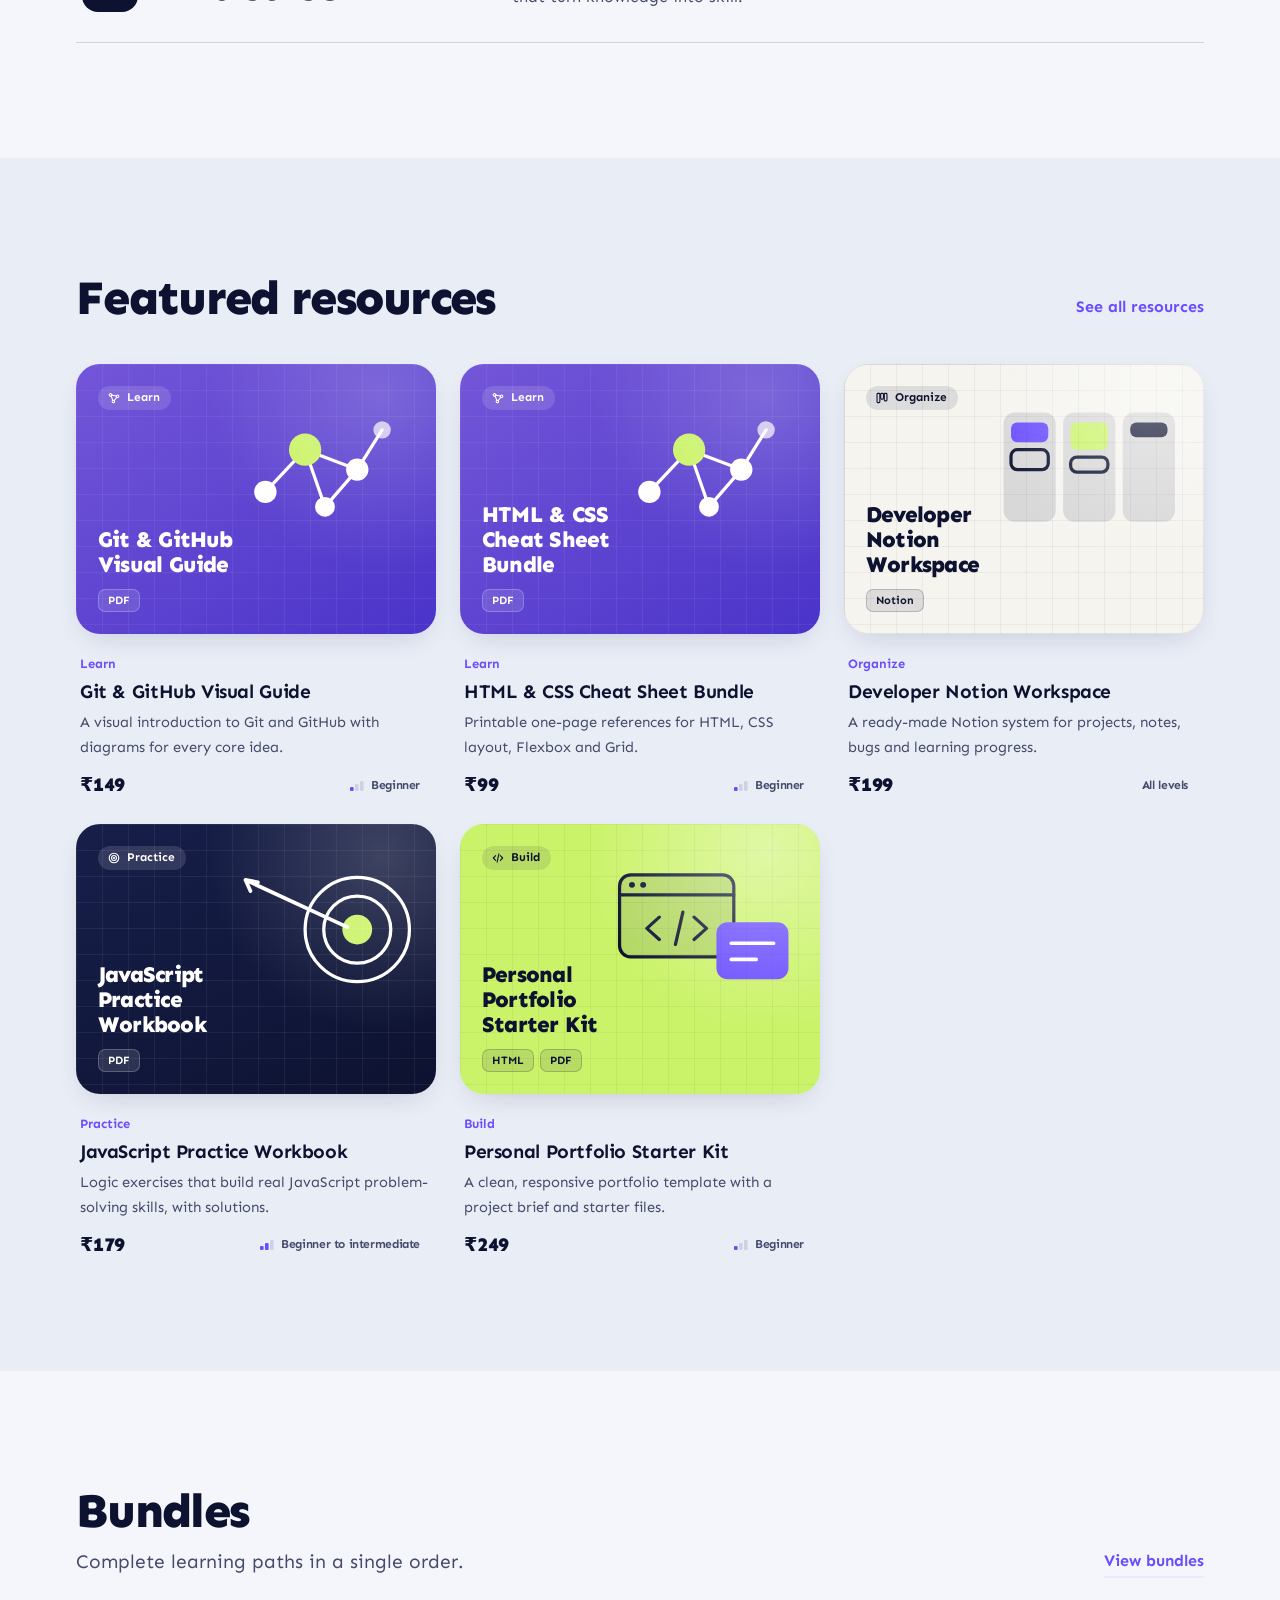
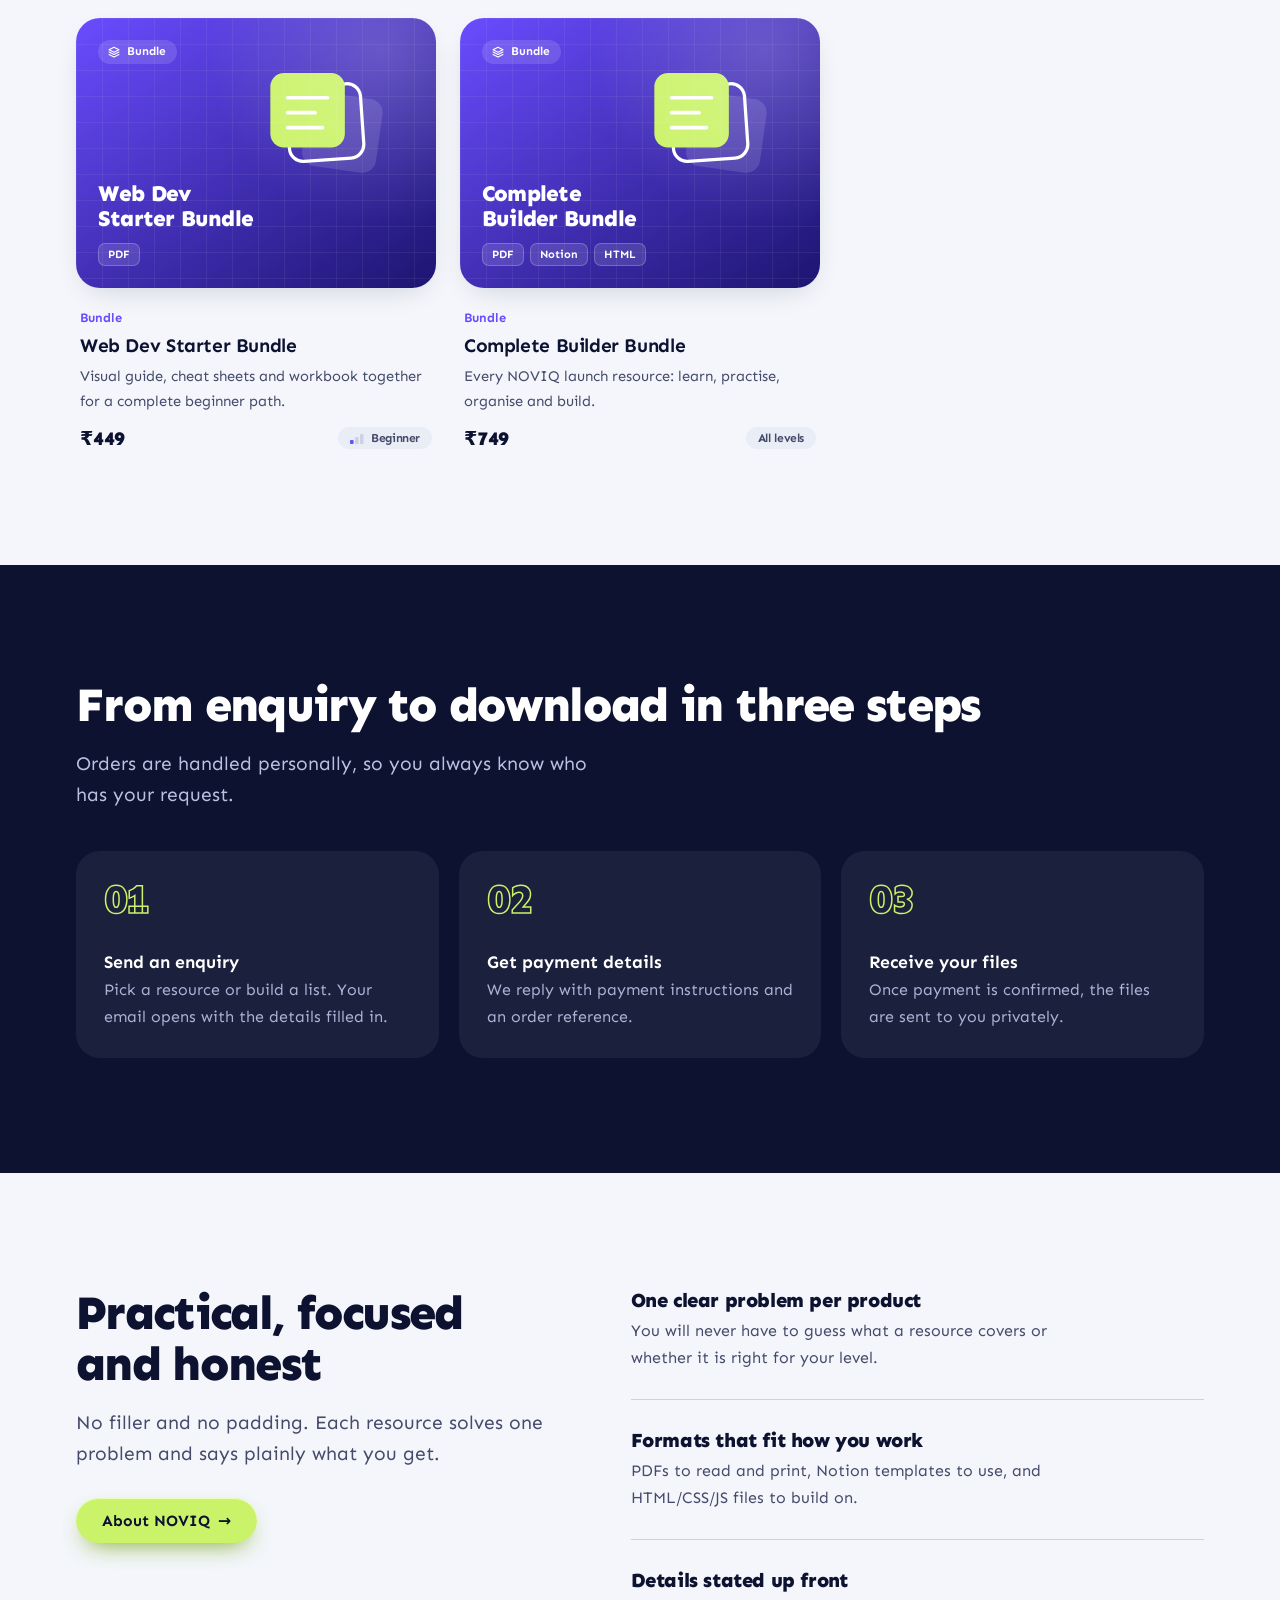
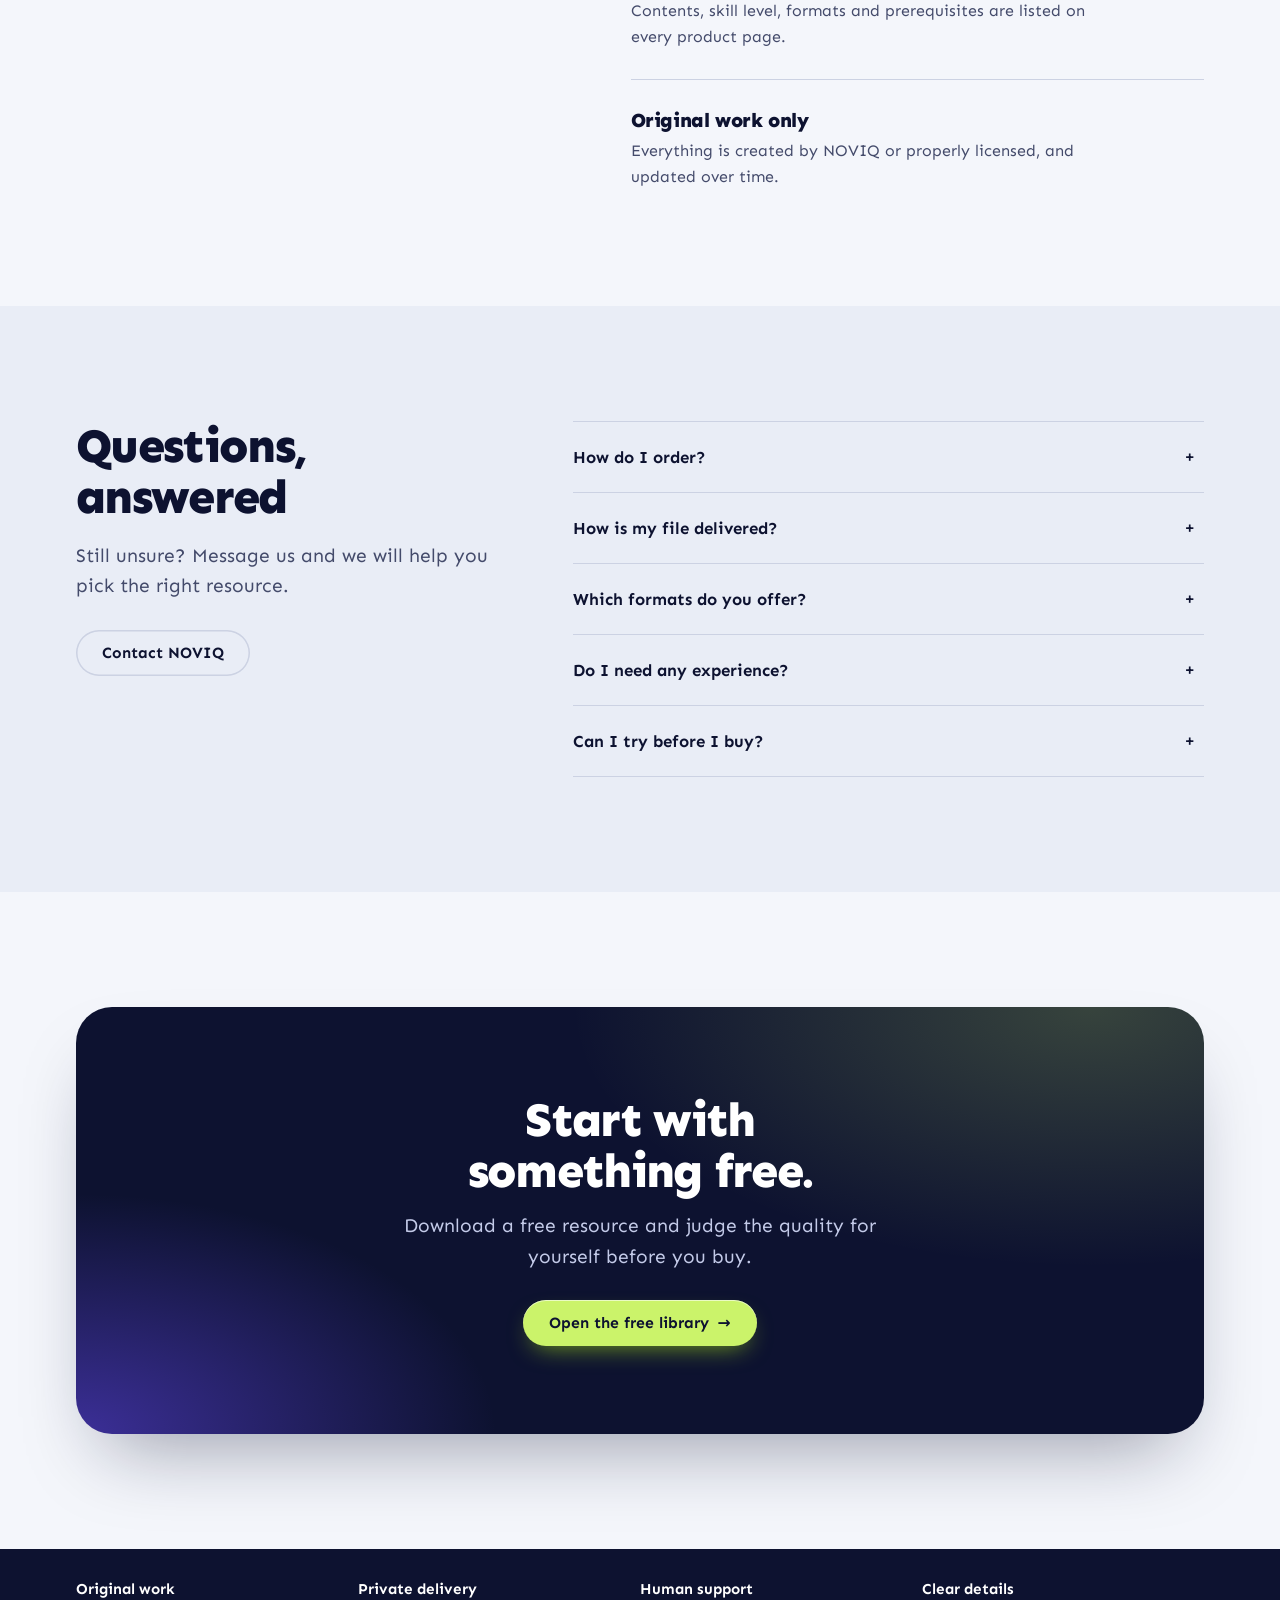
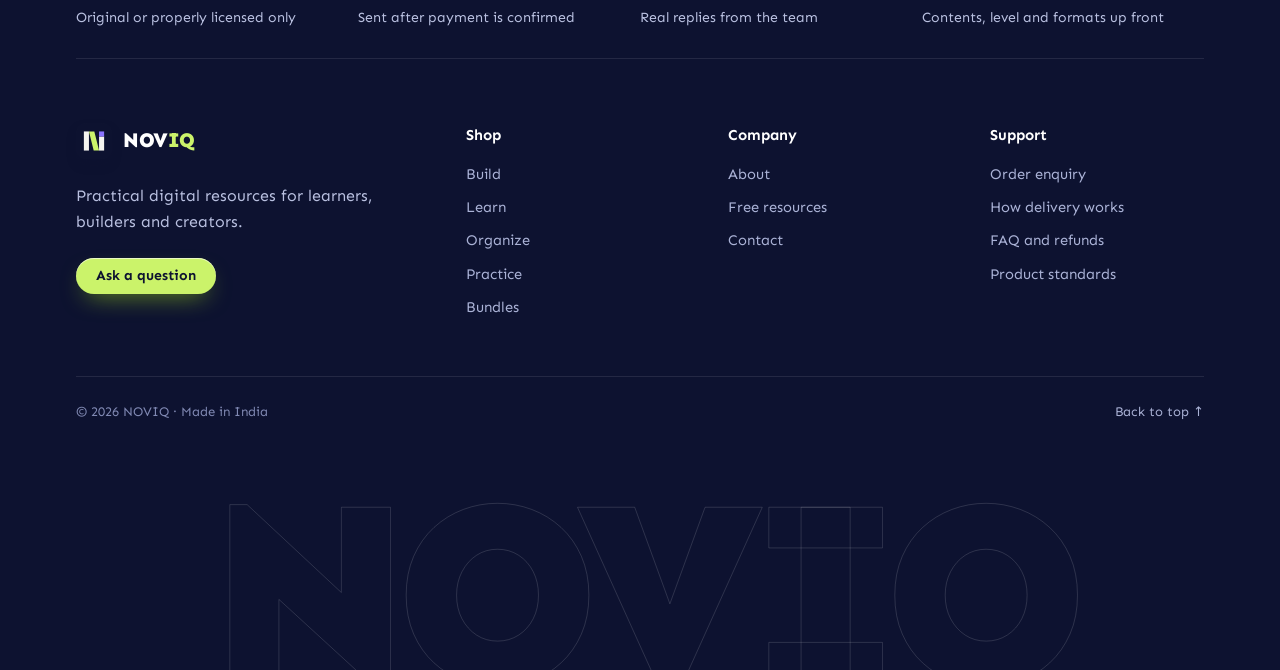
==== commit d6557dd8: "Visual Enhancements" ====
--- a/index.html
+++ b/index.html
@@ -8,14 +8,20 @@
     <meta property="og:type" content="website" />
     <meta name="twitter:card" content="summary_large_image" />
     <title>NOVIQ | Learn. Build. Create.</title>
-    <meta name="description" content="NOVIQ: visual guides, cheat sheets, Notion templates and starter kits for learners, builders and creators." />
+    <meta
+      name="description"
+      content="NOVIQ: visual guides, cheat sheets, Notion templates and starter kits for learners, builders and creators."
+    />
     <link rel="icon" href="assets/icons/favicon.svg" type="image/svg+xml" />
     <link rel="icon" href="assets/icons/favicon.ico" sizes="48x48" />
     <link rel="apple-touch-icon" href="assets/icons/apple-touch-icon.png" />
     <link rel="manifest" href="site.webmanifest" />
     <link rel="preconnect" href="https://fonts.googleapis.com" />
     <link rel="preconnect" href="https://fonts.gstatic.com" crossorigin />
-    <link href="https://fonts.googleapis.com/css2?family=Sen:wght@400..800&display=swap" rel="stylesheet" />
+    <link
+      href="https://fonts.googleapis.com/css2?family=Sen:wght@400..800&display=swap"
+      rel="stylesheet"
+    />
     <link rel="stylesheet" href="css/style.css" />
   </head>
   <body>
@@ -25,14 +31,29 @@
       <section class="hero">
         <div class="w hg">
           <div>
-            <span class="pill"><i></i>Digital resource store, made in India</span>
+            <span class="pill"
+              ><i></i>Digital resource store, made in India</span
+            >
             <h1>Learn. <em>Build.</em> Create.</h1>
-            <p class="lead">Visual guides, cheat sheets, Notion systems and starter kits that turn what you know into things you can ship.</p>
+            <p class="lead">
+              Visual guides, cheat sheets, Notion systems and starter kits that
+              turn what you know into things you can ship.
+            </p>
             <form class="hs" action="explore.html" role="search">
-              <input type="search" name="q" placeholder="Search Git, CSS, Notion, JavaScript" aria-label="Search resources" />
+              <input
+                type="search"
+                name="q"
+                placeholder="Search Git, CSS, Notion, JavaScript"
+                aria-label="Search resources"
+              />
               <button class="btn" type="submit">Search</button>
             </form>
-            <div class="hero-links"><span>Browse:</span><a href="explore.html?cat=build">Build</a><a href="explore.html?cat=learn">Learn</a><a href="explore.html?cat=organize">Organize</a><a href="explore.html?cat=practice">Practice</a></div>
+            <div class="hero-links">
+              <span>Browse:</span><a href="explore.html?cat=build">Build</a
+              ><a href="explore.html?cat=learn">Learn</a
+              ><a href="explore.html?cat=organize">Organize</a
+              ><a href="explore.html?cat=practice">Practice</a>
+            </div>
             <div class="stats">
               <div><b data-stat="total">12</b>Resources</div>
               <div><b data-stat="formats">3</b>File formats</div>
@@ -42,61 +63,213 @@
           <div class="stk" data-hero aria-hidden="true"></div>
         </div>
       </section>
-      <section class="mq" aria-hidden="true"><div><span>Visual guides</span><span>Cheat sheets</span><span>Notion templates</span><span>Starter kits</span><span>Workbooks</span><span>Worked solutions</span><span>Visual guides</span><span>Cheat sheets</span><span>Notion templates</span><span>Starter kits</span><span>Workbooks</span><span>Worked solutions</span></div></section>
+      <section class="mq" aria-hidden="true">
+        <div>
+          <span>Visual guides</span><span>Cheat sheets</span
+          ><span>Notion templates</span><span>Starter kits</span
+          ><span>Workbooks</span><span>Worked solutions</span
+          ><span>Visual guides</span><span>Cheat sheets</span
+          ><span>Notion templates</span><span>Starter kits</span
+          ><span>Workbooks</span><span>Worked solutions</span>
+        </div>
+      </section>
       <section>
         <div class="w">
           <h2>Four ways to level up</h2>
-          <p class="lead" style="margin-bottom:0">Pick the kind of help you need. Every collection is built around one clear job.</p>
+          <p class="lead" style="margin-bottom: 0">
+            Pick the kind of help you need. Every collection is built around one
+            clear job.
+          </p>
           <div class="idx">
-            <a href="explore.html?cat=build"><h3>Build</h3><p>Starter and project kits with real files, so you ship work instead of staring at a blank editor.</p><small data-count="build"></small></a>
-            <a href="explore.html?cat=learn"><h3>Learn</h3><p>Visual guides and cheat sheets that explain the idea first and the syntax second.</p><small data-count="learn"></small></a>
-            <a href="explore.html?cat=organize"><h3>Organize</h3><p>Notion systems for projects, bugs, assignments and learning progress.</p><small data-count="organize"></small></a>
-            <a href="explore.html?cat=practice"><h3>Practice</h3><p>Workbooks and challenges with worked solutions that turn knowledge into skill.</p><small data-count="practice"></small></a>
+            <a href="explore.html?cat=build"
+              ><i class="ico k-build" data-ico="build" data-size="28" aria-hidden="true"></i><h3>Build</h3>
+              <p>
+                Starter and project kits with real files, so you ship work
+                instead of staring at a blank editor.
+              </p>
+              <small data-count="build"></small
+            ></a>
+            <a href="explore.html?cat=learn"
+              ><i class="ico k-learn" data-ico="learn" data-size="28" aria-hidden="true"></i><h3>Learn</h3>
+              <p>
+                Visual guides and cheat sheets that explain the idea first and
+                the syntax second.
+              </p>
+              <small data-count="learn"></small
+            ></a>
+            <a href="explore.html?cat=organize"
+              ><i class="ico k-organize" data-ico="organize" data-size="28" aria-hidden="true"></i><h3>Organize</h3>
+              <p>
+                Notion systems for projects, bugs, assignments and learning
+                progress.
+              </p>
+              <small data-count="organize"></small
+            ></a>
+            <a href="explore.html?cat=practice"
+              ><i class="ico k-practice" data-ico="practice" data-size="28" aria-hidden="true"></i><h3>Practice</h3>
+              <p>
+                Workbooks and challenges with worked solutions that turn
+                knowledge into skill.
+              </p>
+              <small data-count="practice"></small
+            ></a>
           </div>
         </div>
       </section>
       <section class="light">
         <div class="w">
-          <div class="head"><h2>Featured resources</h2><a class="more" href="explore.html">See all resources</a></div>
+          <div class="head">
+            <h2>Featured resources</h2>
+            <a class="more" href="explore.html">See all resources</a>
+          </div>
           <div class="grid" data-grid="featured"></div>
         </div>
       </section>
       <section>
         <div class="w">
-          <div class="head"><div><h2>Bundles</h2><p class="lead" style="margin:10px 0 0">Complete learning paths in a single order.</p></div><a class="more" href="bundles.html">View bundles</a></div>
+          <div class="head">
+            <div>
+              <h2>Bundles</h2>
+              <p class="lead" style="margin: 10px 0 0">
+                Complete learning paths in a single order.
+              </p>
+            </div>
+            <a class="more" href="bundles.html">View bundles</a>
+          </div>
           <div class="grid" data-grid="bundles"></div>
         </div>
       </section>
       <section class="dark">
         <div class="w">
           <h2>From enquiry to download in three steps</h2>
-          <p class="lead">Orders are handled personally, so you always know who has your request.</p>
+          <p class="lead">
+            Orders are handled personally, so you always know who has your
+            request.
+          </p>
           <div class="steps">
-            <div class="step"><b>01</b><p><strong>Send an enquiry</strong><br>Pick a resource or build a list. Your email opens with the details filled in.</p></div>
-            <div class="step"><b>02</b><p><strong>Get payment details</strong><br>We reply with payment instructions and an order reference.</p></div>
-            <div class="step"><b>03</b><p><strong>Receive your files</strong><br>Once payment is confirmed, the files are sent to you privately.</p></div>
+            <div class="step">
+              <b>01</b>
+              <p>
+                <strong>Send an enquiry</strong><br />Pick a resource or build a
+                list. Your email opens with the details filled in.
+              </p>
+            </div>
+            <div class="step">
+              <b>02</b>
+              <p>
+                <strong>Get payment details</strong><br />We reply with payment
+                instructions and an order reference.
+              </p>
+            </div>
+            <div class="step">
+              <b>03</b>
+              <p>
+                <strong>Receive your files</strong><br />Once payment is
+                confirmed, the files are sent to you privately.
+              </p>
+            </div>
           </div>
         </div>
       </section>
       <section>
         <div class="w why">
-          <div><h2>Practical, focused and honest</h2><p class="lead">No filler and no padding. Each resource solves one problem and says plainly what you get.</p><a class="btn" href="about.html">About NOVIQ <span>&rarr;</span></a></div>
+          <div>
+            <h2>Practical, focused and honest</h2>
+            <p class="lead">
+              No filler and no padding. Each resource solves one problem and
+              says plainly what you get.
+            </p>
+            <a class="btn" href="about.html">About NOVIQ <span>&rarr;</span></a>
+          </div>
           <dl>
-            <dt>One clear problem per product</dt><dd>You will never have to guess what a resource covers or whether it is right for your level.</dd>
-            <dt>Formats that fit how you work</dt><dd>PDFs to read and print, Notion templates to use, and HTML/CSS/JS files to build on.</dd>
-            <dt>Details stated up front</dt><dd>Contents, skill level, formats and prerequisites are listed on every product page.</dd>
-            <dt>Original work only</dt><dd>Everything is created by NOVIQ or properly licensed, and updated over time.</dd>
+            <dt>One clear problem per product</dt>
+            <dd>
+              You will never have to guess what a resource covers or whether it
+              is right for your level.
+            </dd>
+            <dt>Formats that fit how you work</dt>
+            <dd>
+              PDFs to read and print, Notion templates to use, and HTML/CSS/JS
+              files to build on.
+            </dd>
+            <dt>Details stated up front</dt>
+            <dd>
+              Contents, skill level, formats and prerequisites are listed on
+              every product page.
+            </dd>
+            <dt>Original work only</dt>
+            <dd>
+              Everything is created by NOVIQ or properly licensed, and updated
+              over time.
+            </dd>
           </dl>
         </div>
       </section>
       <section class="light">
         <div class="w faq-wrap">
-          <div><h2>Questions, answered</h2><p class="lead">Still unsure? Message us and we will help you pick the right resource.</p><a class="btn o" style="margin:0" href="contact.html">Contact NOVIQ</a></div>
-          <div><details><summary>How do I order?</summary><p>Open a resource, choose Enquire by email, and we reply with payment details and an order reference. No payment is taken on this site.</p></details><details><summary>How is my file delivered?</summary><p>Privately by email, after your payment is confirmed. Previews never contain the complete paid file.</p></details><details><summary>Which formats do you offer?</summary><p>PDF guides and workbooks, Notion templates, and HTML/CSS/JS starter files. Every product page lists its formats.</p></details><details><summary>Do I need any experience?</summary><p>Each resource states its level and prerequisites up front, from complete beginner to intermediate.</p></details><details><summary>Can I try before I buy?</summary><p>Yes. The free library has resources you can download without paying.</p></details></div>
+          <div>
+            <h2>Questions, answered</h2>
+            <p class="lead">
+              Still unsure? Message us and we will help you pick the right
+              resource.
+            </p>
+            <a class="btn o" style="margin: 0" href="contact.html"
+              >Contact NOVIQ</a
+            >
+          </div>
+          <div>
+            <details>
+              <summary>How do I order?</summary>
+              <p>
+                Open a resource, choose Enquire by email, and we reply with
+                payment details and an order reference. No payment is taken on
+                this site.
+              </p>
+            </details>
+            <details>
+              <summary>How is my file delivered?</summary>
+              <p>
+                Privately by email, after your payment is confirmed. Previews
+                never contain the complete paid file.
+              </p>
+            </details>
+            <details>
+              <summary>Which formats do you offer?</summary>
+              <p>
+                PDF guides and workbooks, Notion templates, and HTML/CSS/JS
+                starter files. Every product page lists its formats.
+              </p>
+            </details>
+            <details>
+              <summary>Do I need any experience?</summary>
+              <p>
+                Each resource states its level and prerequisites up front, from
+                complete beginner to intermediate.
+              </p>
+            </details>
+            <details>
+              <summary>Can I try before I buy?</summary>
+              <p>
+                Yes. The free library has resources you can download without
+                paying.
+              </p>
+            </details>
+          </div>
         </div>
       </section>
       <section>
-        <div class="w"><div class="band"><h2>Start with something free.</h2><p class="lead">Download a free resource and judge the quality for yourself before you buy.</p><a class="btn" href="free-resources.html">Open the free library <span>&rarr;</span></a></div></div>
+        <div class="w">
+          <div class="band">
+            <h2>Start with something free.</h2>
+            <p class="lead">
+              Download a free resource and judge the quality for yourself before
+              you buy.
+            </p>
+            <a class="btn" href="free-resources.html"
+              >Open the free library <span>&rarr;</span></a
+            >
+          </div>
+        </div>
       </section>
     </main>
     <div id="ftr"></div>
@@ -108,10 +281,23 @@
     <script>
       load.then((P) => {
         const f = P.filter((p) => p.featured).slice(0, 3);
-        $("[data-hero]").innerHTML = f.map((p) => `<a class="mc cov c-${safeCategory(p.category)}" href="product.html?slug=${encodeURIComponent(p.slug)}" tabindex="-1"><span>${escapeHTML(p.category)}</span><b>${escapeHTML(p.title)}</b><em>${money(p)}</em></a>`).join("");
-        document.querySelectorAll("[data-count]").forEach((e) => { const n = P.filter((p) => p.category == e.dataset.count).length; e.textContent = n + (n == 1 ? " resource" : " resources"); });
-        const st = { total: P.length, formats: new Set(P.flatMap((p) => p.format || [])).size };
-        document.querySelectorAll("[data-stat]").forEach((e) => { if (st[e.dataset.stat] != null) e.textContent = st[e.dataset.stat]; });
+        $("[data-hero]").innerHTML = f
+          .map(
+            (p) =>
+              `<a class="mc cov c-${safeCategory(p.category)}${p.cover ? " has-img" : ""}" href="product.html?slug=${encodeURIComponent(p.slug)}" tabindex="-1">${coverHTML(p)}</a>`,
+          )
+          .join("");
+        document.querySelectorAll("[data-count]").forEach((e) => {
+          const n = P.filter((p) => p.category == e.dataset.count).length;
+          e.textContent = n + (n == 1 ? " resource" : " resources");
+        });
+        const st = {
+          total: P.length,
+          formats: new Set(P.flatMap((p) => p.format || [])).size,
+        };
+        document.querySelectorAll("[data-stat]").forEach((e) => {
+          if (st[e.dataset.stat] != null) e.textContent = st[e.dataset.stat];
+        });
       });
     </script>
   </body>
--- a/css/style.css
+++ b/css/style.css
@@ -1,202 +1,1783 @@
 /* NOVIQ — premium theme. Typeface: Sen */
-@view-transition { navigation: auto; }
-:root{
-  --bg:#f4f6fb;--bg2:#e9edf6;--paper:#fff;--ink:#0d1230;--ink2:#444b6b;--ink3:#6b7290;
-  --line:#e1e5f0;--line2:#ccd2e3;--lime:#cbf36a;--lime2:#9fd13c;--violet:#6a4cff;--violet2:#ece8ff;
-  --navy:#0d1230;--navy2:#171f4a;--hh:76px;
-  --r1:10px;--r2:16px;--r3:24px;--r4:36px;--rp:999px;
-  --sh1:0 1px 2px #0d12300f;--sh2:0 10px 30px -12px #0d123033;--sh3:0 40px 80px -30px #0d123066;
-  --ease:cubic-bezier(.2,.7,.2,1);--f:"Sen",system-ui,-apple-system,"Segoe UI",sans-serif;
-  --sec:clamp(64px,9vw,120px)}
-*,*::before,*::after{box-sizing:border-box}*{margin:0}
-html{scroll-behavior:smooth;scroll-padding-top:100px;-webkit-text-size-adjust:100%}
-body{font:400 1rem/1.65 var(--f);background:var(--bg);color:var(--ink);-webkit-font-smoothing:antialiased;overflow-x:hidden}
-img,svg{display:block;max-width:100%}
-h1,h2,h3,h4{font-family:var(--f);color:var(--ink);text-wrap:balance;font-weight:800;letter-spacing:-.035em}
-h1{font-size:clamp(2.6rem,6.4vw,5rem);line-height:1}
-h2{font-size:clamp(1.9rem,3.8vw,3rem);line-height:1.06;margin-bottom:var(--s3,12px)}
-h3{font-size:1.15rem;line-height:1.25;letter-spacing:-.02em;font-weight:700}
-h4{font-size:.95rem;font-weight:700;letter-spacing:0}
-p{text-wrap:pretty}a{color:inherit;text-decoration:none}ul{padding-left:1.25rem}li{margin:6px 0}li::marker{color:var(--violet)}
-::selection{background:var(--lime);color:var(--navy)}
-:focus-visible{outline:2px solid var(--violet);outline-offset:3px;border-radius:8px}
-.skip{position:absolute;left:12px;top:-64px;z-index:90;padding:10px 16px;border-radius:var(--rp);background:var(--navy);color:#fff;font-weight:700}.skip:focus{top:12px}
-.w{max-width:1200px;margin-inline:auto;padding-inline:clamp(18px,4vw,36px)}
-section{padding-block:var(--sec)}
-main section:first-of-type{padding-top:calc(var(--hh) + clamp(40px,6vw,72px))}
-.light{background:var(--bg2)}
-.eyebrow{margin-bottom:14px;font-size:.95rem;font-weight:700;color:var(--violet)}
-.lead{max-width:54ch;margin:18px 0 28px;font-size:clamp(1.05rem,1.5vw,1.2rem);line-height:1.6;color:var(--ink2)}
-.two{display:grid;gap:clamp(28px,5vw,72px);grid-template-columns:1fr 1fr;align-items:start}
-.grid{display:grid;gap:28px 24px;grid-template-columns:repeat(auto-fill,minmax(min(100%,270px),1fr));margin-top:40px;counter-reset:c}
-.head{display:flex;justify-content:space-between;align-items:end;gap:24px;flex-wrap:wrap}
-.head h2{margin:0}.more{font-weight:700;color:var(--violet);border-bottom:2px solid var(--violet2);padding-bottom:2px;transition:border-color .2s}.more:hover{border-color:var(--violet)}
+@view-transition {
+  navigation: auto;
+}
+:root {
+  --bg: #f4f6fb;
+  --bg2: #e9edf6;
+  --paper: #fff;
+  --ink: #0d1230;
+  --ink2: #444b6b;
+  --ink3: #6b7290;
+  --line: #e1e5f0;
+  --line2: #ccd2e3;
+  --lime: #cbf36a;
+  --lime2: #9fd13c;
+  --violet: #6a4cff;
+  --violet2: #ece8ff;
+  --navy: #0d1230;
+  --navy2: #171f4a;
+  --hh: 76px;
+  --r1: 10px;
+  --r2: 16px;
+  --r3: 24px;
+  --r4: 36px;
+  --rp: 999px;
+  --sh1: 0 1px 2px #0d12300f;
+  --sh2: 0 10px 30px -12px #0d123033;
+  --sh3: 0 40px 80px -30px #0d123066;
+  --ease: cubic-bezier(0.2, 0.7, 0.2, 1);
+  --f: "Sen", system-ui, -apple-system, "Segoe UI", sans-serif;
+  --sec: clamp(64px, 9vw, 120px);
+}
+*,
+*::before,
+*::after {
+  box-sizing: border-box;
+}
+* {
+  margin: 0;
+}
+html {
+  scroll-behavior: smooth;
+  scroll-padding-top: 100px;
+  -webkit-text-size-adjust: 100%;
+}
+body {
+  font: 400 1rem/1.65 var(--f);
+  background: var(--bg);
+  color: var(--ink);
+  -webkit-font-smoothing: antialiased;
+  overflow-x: hidden;
+}
+img,
+svg {
+  display: block;
+  max-width: 100%;
+}
+h1,
+h2,
+h3,
+h4 {
+  font-family: var(--f);
+  color: var(--ink);
+  text-wrap: balance;
+  font-weight: 800;
+  letter-spacing: -0.035em;
+}
+h1 {
+  font-size: clamp(2.6rem, 6.4vw, 5rem);
+  line-height: 1;
+}
+h2 {
+  font-size: clamp(1.9rem, 3.8vw, 3rem);
+  line-height: 1.06;
+  margin-bottom: var(--s3, 12px);
+}
+h3 {
+  font-size: 1.15rem;
+  line-height: 1.25;
+  letter-spacing: -0.02em;
+  font-weight: 700;
+}
+h4 {
+  font-size: 0.95rem;
+  font-weight: 700;
+  letter-spacing: 0;
+}
+p {
+  text-wrap: pretty;
+}
+a {
+  color: inherit;
+  text-decoration: none;
+}
+ul {
+  padding-left: 1.25rem;
+}
+li {
+  margin: 6px 0;
+}
+li::marker {
+  color: var(--violet);
+}
+::selection {
+  background: var(--lime);
+  color: var(--navy);
+}
+:focus-visible {
+  outline: 3px solid var(--violet);
+  outline-offset: 3px;
+}
+/* lime ring on dark surfaces keeps focus visible there too */
+.hero :focus-visible,
+.dark :focus-visible,
+footer :focus-visible,
+.mq :focus-visible,
+#toast :focus-visible {
+  outline-color: var(--lime);
+}
+.card:focus-visible {
+  outline: none;
+}
+.card:focus-visible .cov {
+  outline: 3px solid var(--violet);
+  outline-offset: 3px;
+}
+.skip {
+  position: absolute;
+  left: 12px;
+  top: -64px;
+  z-index: 90;
+  padding: 10px 16px;
+  border-radius: var(--rp);
+  background: var(--navy);
+  color: #fff;
+  font-weight: 700;
+}
+.skip:focus {
+  top: 12px;
+}
+.w {
+  max-width: 1200px;
+  margin-inline: auto;
+  padding-inline: clamp(18px, 4vw, 36px);
+}
+section {
+  padding-block: var(--sec);
+}
+main section:first-of-type {
+  padding-top: calc(var(--hh) + clamp(40px, 6vw, 72px));
+}
+.light {
+  background: var(--bg2);
+}
+.eyebrow {
+  margin-bottom: 14px;
+  font-size: 0.95rem;
+  font-weight: 700;
+  color: var(--violet);
+}
+.lead {
+  max-width: 54ch;
+  margin: 18px 0 28px;
+  font-size: clamp(1.05rem, 1.5vw, 1.2rem);
+  line-height: 1.6;
+  color: var(--ink2);
+}
+.two {
+  display: grid;
+  gap: clamp(28px, 5vw, 72px);
+  grid-template-columns: 1fr 1fr;
+  align-items: start;
+}
+.grid {
+  display: grid;
+  gap: 28px 24px;
+  grid-template-columns: repeat(auto-fill, minmax(min(100%, 270px), 1fr));
+  margin-top: 40px;
+  counter-reset: c;
+}
+.head {
+  display: flex;
+  justify-content: space-between;
+  align-items: end;
+  gap: 24px;
+  flex-wrap: wrap;
+}
+.head h2 {
+  margin: 0;
+}
+.more {
+  font-weight: 700;
+  color: var(--violet);
+  border-bottom: 2px solid var(--violet2);
+  padding-bottom: 2px;
+  transition: border-color 0.2s;
+}
+.more:hover {
+  border-color: var(--violet);
+}
 
 /* progress + header */
-#prog{position:fixed;inset:0 auto auto 0;height:3px;width:0;z-index:80;background:linear-gradient(90deg,var(--violet),var(--lime2))}
-#hdr{position:fixed;inset:12px 0 auto;z-index:50;padding-inline:clamp(10px,2vw,24px);pointer-events:none;view-transition-name:hdr}
-.hb{pointer-events:auto;max-width:1200px;margin:0 auto;height:62px;padding:0 10px 0 13px;display:flex;align-items:center;justify-content:space-between;gap:16px;border-radius:var(--rp);background:#fff;border:1px solid #fff;box-shadow:0 8px 30px -12px #0d123040,inset 0 0 0 1px #0d12300d;-webkit-backdrop-filter:saturate(1.6) blur(18px);backdrop-filter:saturate(1.6) blur(18px);transition:box-shadow .3s,background .3s}
-#hdr.s .hb{background:#fff;box-shadow:0 14px 40px -14px #0d123055,inset 0 0 0 1px #0d12300d}
-.logo{display:inline-flex;align-items:center;gap:11px;font:800 1.3rem/1 var(--f);letter-spacing:-.02em;color:var(--ink);transition:opacity .2s}
-.logo::before{content:"";flex:none;width:36px;height:36px;border-radius:11px;background:url(../assets/icons/favicon.svg) center/cover no-repeat;box-shadow:0 6px 14px -6px #0d123080;transition:transform .45s var(--ease)}
-.logo:hover::before{transform:rotate(-8deg) scale(1.06)}
-.logo b{font-weight:800;color:var(--violet)}
-#nv{display:flex;gap:2px;position:relative}
-#nv a{position:relative;padding:9px 16px;border-radius:var(--rp);font-size:.92rem;font-weight:700;color:var(--ink2);transition:color .2s,background .2s}
-#nv a:hover{color:var(--ink);background:var(--bg)}
-#nv a.on{color:#fff;background:var(--navy)}
-.ha{display:flex;align-items:center;gap:8px}
-.ib{position:relative;display:grid;place-items:center;width:42px;height:42px;padding:0;border-radius:50%;background:transparent;border:0;color:var(--ink);cursor:pointer;transition:background .2s}
-.ib:hover{background:var(--bg)}
-#cc{position:absolute;top:2px;right:0;display:grid;place-items:center;min-width:18px;height:18px;padding:0 5px;border-radius:var(--rp);background:var(--violet);color:#fff;font:800 .68rem var(--f);font-style:normal}#cc.z{display:none}
-#mb{display:none;place-content:center;gap:5px;width:42px;height:42px;padding:0;border-radius:50%;background:var(--navy);border:0;cursor:pointer}
-#mb i{display:block;width:16px;height:2px;border-radius:2px;background:#fff}
+#prog {
+  position: fixed;
+  inset: 0 auto auto 0;
+  height: 3px;
+  width: 0;
+  z-index: 80;
+  background: linear-gradient(90deg, var(--violet), var(--lime2));
+}
+#hdr {
+  position: fixed;
+  inset: 12px 0 auto;
+  z-index: 50;
+  padding-inline: clamp(10px, 2vw, 24px);
+  pointer-events: none;
+  view-transition-name: hdr;
+}
+.hb {
+  pointer-events: auto;
+  max-width: 1200px;
+  margin: 0 auto;
+  height: 62px;
+  padding: 0 10px 0 13px;
+  display: flex;
+  align-items: center;
+  justify-content: space-between;
+  gap: 16px;
+  border-radius: var(--rp);
+  background: #fff;
+  border: 1px solid #fff;
+  box-shadow:
+    0 8px 30px -12px #0d123040,
+    inset 0 0 0 1px #0d12300d;
+  -webkit-backdrop-filter: saturate(1.6) blur(18px);
+  backdrop-filter: saturate(1.6) blur(18px);
+  transition:
+    box-shadow 0.3s,
+    background 0.3s;
+}
+#hdr.s .hb {
+  background: #fff;
+  box-shadow:
+    0 14px 40px -14px #0d123055,
+    inset 0 0 0 1px #0d12300d;
+}
+.logo {
+  display: inline-flex;
+  align-items: center;
+  gap: 11px;
+  font: 800 1.3rem/1 var(--f);
+  letter-spacing: -0.02em;
+  color: var(--ink);
+  transition: opacity 0.2s;
+}
+.logo::before {
+  content: "";
+  flex: none;
+  width: 36px;
+  height: 36px;
+  border-radius: 11px;
+  background: url(../assets/icons/favicon.svg) center/cover no-repeat;
+  box-shadow: 0 6px 14px -6px #0d123080;
+  transition: transform 0.45s var(--ease);
+}
+.logo:hover::before {
+  transform: rotate(-8deg) scale(1.06);
+}
+.logo b {
+  font-weight: 800;
+  color: var(--violet);
+}
+#nv {
+  display: flex;
+  gap: 2px;
+  position: relative;
+}
+#nv a {
+  position: relative;
+  padding: 9px 16px;
+  border-radius: var(--rp);
+  font-size: 0.92rem;
+  font-weight: 700;
+  color: var(--ink2);
+  transition:
+    color 0.2s,
+    background 0.2s;
+}
+#nv a:hover {
+  color: var(--ink);
+  background: var(--bg);
+}
+#nv a.on {
+  color: #fff;
+  background: var(--navy);
+}
+.ha {
+  display: flex;
+  align-items: center;
+  gap: 8px;
+}
+.ib {
+  position: relative;
+  display: grid;
+  place-items: center;
+  width: 42px;
+  height: 42px;
+  padding: 0;
+  border-radius: 50%;
+  background: transparent;
+  border: 0;
+  color: var(--ink);
+  cursor: pointer;
+  transition: background 0.2s;
+}
+.ib:hover {
+  background: var(--bg);
+}
+#cc {
+  position: absolute;
+  top: 2px;
+  right: 0;
+  display: grid;
+  place-items: center;
+  min-width: 18px;
+  height: 18px;
+  padding: 0 5px;
+  border-radius: var(--rp);
+  background: var(--violet);
+  color: #fff;
+  font: 800 0.68rem var(--f);
+  font-style: normal;
+}
+#cc.z {
+  display: none;
+}
+#mb {
+  display: none;
+  place-content: center;
+  gap: 5px;
+  width: 42px;
+  height: 42px;
+  padding: 0;
+  border-radius: 50%;
+  background: var(--navy);
+  border: 0;
+  cursor: pointer;
+}
+#mb i {
+  display: block;
+  width: 16px;
+  height: 2px;
+  border-radius: 2px;
+  background: #fff;
+}
 
 /* buttons */
-.btn{display:inline-flex;align-items:center;justify-content:center;gap:8px;padding:15px 26px;font:700 .98rem/1 var(--f);color:var(--navy);background:var(--lime);border:0;border-radius:var(--rp);cursor:pointer;box-shadow:inset 0 1px 0 #fff9,0 10px 24px -10px #7aa51f;transition:transform .25s var(--ease),box-shadow .25s,background .2s}
-.btn:hover{transform:translateY(-2px);background:#d5f77f;box-shadow:inset 0 1px 0 #fff9,0 18px 32px -12px #7aa51f}
-.btn span{transition:transform .25s var(--ease)}.btn:hover span{transform:translateX(4px)}
-.btn.o{margin-left:8px;background:transparent;color:var(--ink);box-shadow:inset 0 0 0 1.5px var(--line2)}
-.btn.o:hover{background:#fff;box-shadow:inset 0 0 0 1.5px var(--ink)}
-.btn.sm{padding:11px 20px;font-size:.88rem}
-.dark .btn.o,.hero .btn.o{color:#fff;box-shadow:inset 0 0 0 1.5px #ffffff40}.hero .btn.o:hover{background:#ffffff14;box-shadow:inset 0 0 0 1.5px #fff}
+.btn {
+  display: inline-flex;
+  align-items: center;
+  justify-content: center;
+  gap: 8px;
+  padding: 15px 26px;
+  font: 700 0.98rem/1 var(--f);
+  color: var(--navy);
+  background: var(--lime);
+  border: 0;
+  border-radius: var(--rp);
+  cursor: pointer;
+  box-shadow:
+    inset 0 1px 0 #fff9,
+    0 10px 24px -10px #7aa51f;
+  transition:
+    transform 0.25s var(--ease),
+    box-shadow 0.25s,
+    background 0.2s;
+}
+.btn:hover {
+  transform: translateY(-2px);
+  background: #d5f77f;
+  box-shadow:
+    inset 0 1px 0 #fff9,
+    0 18px 32px -12px #7aa51f;
+}
+.btn span {
+  transition: transform 0.25s var(--ease);
+}
+.btn:hover span {
+  transform: translateX(4px);
+}
+.btn.o {
+  margin-left: 8px;
+  background: transparent;
+  color: var(--ink);
+  box-shadow: inset 0 0 0 1.5px var(--line2);
+}
+.btn.o:hover {
+  background: #fff;
+  box-shadow: inset 0 0 0 1.5px var(--ink);
+}
+.btn.sm {
+  padding: 11px 20px;
+  font-size: 0.88rem;
+}
+.dark .btn.o,
+.hero .btn.o {
+  color: #fff;
+  box-shadow: inset 0 0 0 1.5px #ffffff40;
+}
+.hero .btn.o:hover {
+  background: #ffffff14;
+  box-shadow: inset 0 0 0 1.5px #fff;
+}
 
 /* drawers */
-#ov{position:fixed;inset:0;z-index:60;background:#0d123073;-webkit-backdrop-filter:blur(6px);backdrop-filter:blur(6px);opacity:0;pointer-events:none;transition:opacity .3s}
-#dr,#ct{position:fixed;inset:12px 12px 12px auto;z-index:70;display:flex;flex-direction:column;width:min(420px,calc(100vw - 24px));padding:28px;overflow:auto;background:#fff;border-radius:var(--r3);box-shadow:var(--sh3);transform:translateX(110%);visibility:hidden;transition:transform .5s var(--ease),visibility 0s .5s}
-body.dr #dr,body.ct #ct{transform:none;visibility:visible;transition-delay:0s}
-body.dr #ov,body.ct #ov{opacity:1;pointer-events:auto}body.dr,body.ct{overflow:hidden}
-.dh{display:flex;justify-content:space-between;align-items:center;margin-bottom:24px}
-.dl a{display:flex;align-items:center;justify-content:space-between;padding:14px 4px;border-bottom:1px solid var(--line);font:800 1.6rem/1.2 var(--f);letter-spacing:-.03em;transition:padding .25s var(--ease),color .2s}
-.dl a::after{content:"→";font-weight:400;color:var(--line2);transition:.25s}
-.dl a:hover,.dl a.on{padding-left:12px;color:var(--violet)}.dl a:hover::after{color:var(--violet)}
-.dc{display:flex;flex-wrap:wrap;gap:8px;margin:24px 0}
-.dc a{padding:8px 16px;border-radius:var(--rp);background:var(--bg);font-size:.86rem;font-weight:700;transition:.2s}.dc a:hover{background:var(--navy);color:#fff}
-#dr .btn,#cs .btn{display:flex;width:100%;margin:0 0 10px}
-.dm{margin-top:auto;padding-top:24px;font-size:.8rem;color:var(--ink3)}
-.ci{display:flex;justify-content:space-between;align-items:center;gap:12px;padding:16px 0;border-bottom:1px solid var(--line)}
-.ci-info{min-width:0;display:grid;gap:2px}.ci b{font-size:.95rem;overflow-wrap:anywhere}.ci small{color:var(--ink3)}
-.ci button{width:32px;height:32px;border-radius:50%;background:0;border:1px solid var(--line2);color:var(--ink2);cursor:pointer;transition:.2s}.ci button:hover{background:var(--navy);color:#fff}
-.ce{padding:24px 0;color:var(--ink3)}.empty-title{font-weight:800;color:var(--ink);margin-bottom:6px}.ce a{color:var(--violet);font-weight:700}
-#cs{margin-top:auto;padding-top:24px}.tot{display:flex;justify-content:space-between;align-items:baseline;margin-bottom:16px;color:var(--ink2)}.tot b{font:800 1.6rem var(--f);color:var(--ink)}
-.cart-note{font-size:.78rem;color:var(--ink3);margin-top:10px}
+#ov {
+  position: fixed;
+  inset: 0;
+  z-index: 60;
+  background: #0d123073;
+  -webkit-backdrop-filter: blur(6px);
+  backdrop-filter: blur(6px);
+  opacity: 0;
+  pointer-events: none;
+  transition: opacity 0.3s;
+}
+#dr,
+#ct {
+  position: fixed;
+  inset: 12px 12px 12px auto;
+  z-index: 70;
+  display: flex;
+  flex-direction: column;
+  width: min(420px, calc(100vw - 24px));
+  padding: 28px;
+  overflow: auto;
+  background: #fff;
+  border-radius: var(--r3);
+  box-shadow: var(--sh3);
+  transform: translateX(110%);
+  visibility: hidden;
+  transition:
+    transform 0.5s var(--ease),
+    visibility 0s 0.5s;
+}
+body.dr #dr,
+body.ct #ct {
+  transform: none;
+  visibility: visible;
+  transition-delay: 0s;
+}
+body.dr #ov,
+body.ct #ov {
+  opacity: 1;
+  pointer-events: auto;
+}
+body.dr,
+body.ct {
+  overflow: hidden;
+}
+.dh {
+  display: flex;
+  justify-content: space-between;
+  align-items: center;
+  margin-bottom: 24px;
+}
+.dl a {
+  display: flex;
+  align-items: center;
+  justify-content: space-between;
+  padding: 14px 4px;
+  border-bottom: 1px solid var(--line);
+  font: 800 1.6rem/1.2 var(--f);
+  letter-spacing: -0.03em;
+  transition:
+    padding 0.25s var(--ease),
+    color 0.2s;
+}
+.dl a::after {
+  content: "→";
+  font-weight: 400;
+  color: var(--line2);
+  transition: 0.25s;
+}
+.dl a:hover,
+.dl a.on {
+  padding-left: 12px;
+  color: var(--violet);
+}
+.dl a:hover::after {
+  color: var(--violet);
+}
+.dc {
+  display: flex;
+  flex-wrap: wrap;
+  gap: 8px;
+  margin: 24px 0;
+}
+.dc a {
+  padding: 8px 16px;
+  border-radius: var(--rp);
+  background: var(--bg);
+  font-size: 0.86rem;
+  font-weight: 700;
+  transition: 0.2s;
+}
+.dc a:hover {
+  background: var(--navy);
+  color: #fff;
+}
+#dr .btn,
+#cs .btn {
+  display: flex;
+  width: 100%;
+  margin: 0 0 10px;
+}
+.dm {
+  margin-top: auto;
+  padding-top: 24px;
+  font-size: 0.8rem;
+  color: var(--ink3);
+}
+.ci {
+  display: flex;
+  justify-content: space-between;
+  align-items: center;
+  gap: 12px;
+  padding: 16px 0;
+  border-bottom: 1px solid var(--line);
+}
+.ci-info {
+  min-width: 0;
+  display: grid;
+  gap: 2px;
+}
+.ci b {
+  font-size: 0.95rem;
+  overflow-wrap: anywhere;
+}
+.ci small {
+  color: var(--ink3);
+}
+.ci button {
+  width: 32px;
+  height: 32px;
+  border-radius: 50%;
+  background: 0;
+  border: 1px solid var(--line2);
+  color: var(--ink2);
+  cursor: pointer;
+  transition: 0.2s;
+}
+.ci button:hover {
+  background: var(--navy);
+  color: #fff;
+}
+.ce {
+  padding: 24px 0;
+  color: var(--ink3);
+}
+.empty-title {
+  font-weight: 800;
+  color: var(--ink);
+  margin-bottom: 6px;
+}
+.ce a {
+  color: var(--violet);
+  font-weight: 700;
+}
+#cs {
+  margin-top: auto;
+  padding-top: 24px;
+}
+.tot {
+  display: flex;
+  justify-content: space-between;
+  align-items: baseline;
+  margin-bottom: 16px;
+  color: var(--ink2);
+}
+.tot b {
+  font: 800 1.6rem var(--f);
+  color: var(--ink);
+}
+.cart-note {
+  font-size: 0.78rem;
+  color: var(--ink3);
+  margin-top: 10px;
+}
 
 /* hero */
-.hero{position:relative;overflow:hidden;color:#fff;background:radial-gradient(900px 500px at 85% -10%,#6a4cff66,transparent 60%),radial-gradient(600px 400px at 0 100%,#cbf36a1f,transparent 60%),var(--navy);padding-bottom:clamp(64px,9vw,112px)}
-.hero::before{content:"";position:absolute;inset:0;background:linear-gradient(#ffffff0d 1px,transparent 1px) 0 0/56px 56px,linear-gradient(90deg,#ffffff0d 1px,transparent 1px) 0 0/56px 56px;-webkit-mask:radial-gradient(80% 90% at 70% 30%,#000,transparent);mask:radial-gradient(80% 90% at 70% 30%,#000,transparent)}
-.hg{position:relative;display:grid;grid-template-columns:1.15fr .85fr;gap:56px;align-items:center}
-.hero h1{color:#fff;max-width:11ch}.hero h1 em{font-style:normal;color:var(--lime)}
-.hero .lead{color:#b9c0e0}
-.pill{display:inline-flex;align-items:center;gap:9px;margin-bottom:22px;padding:7px 16px 7px 12px;border-radius:var(--rp);background:#ffffff12;border:1px solid #ffffff1f;font-size:.85rem;font-weight:700;color:#dfe3f7}
-.pill i{width:8px;height:8px;border-radius:50%;background:var(--lime);animation:pl 2.2s infinite}
-@keyframes pl{0%{box-shadow:0 0 0 0 #cbf36a88}70%,100%{box-shadow:0 0 0 9px #cbf36a00}}
-.hs{display:flex;gap:6px;max-width:520px;padding:6px;border-radius:var(--rp);background:#fff;box-shadow:var(--sh3)}
-.hs input{flex:1;min-width:0;margin:0;padding:0 18px;border:0;background:transparent;box-shadow:none;font-size:1rem;color:var(--ink)}
-.hs input:focus{box-shadow:none}.hs .btn{background:var(--navy);color:#fff;box-shadow:none}.hs .btn:hover{background:var(--navy2)}
-.hero-links{margin-top:22px;display:flex;gap:10px;flex-wrap:wrap;align-items:center;font-size:.9rem;color:#b9c0e0}
-.hero-links a{padding:6px 14px;border-radius:var(--rp);border:1px solid #ffffff26;font-weight:700;color:#fff;transition:.2s}.hero-links a:hover{background:#fff;color:var(--navy)}
-.stats{display:flex;flex-wrap:wrap;gap:24px 44px;margin-top:48px;padding-top:26px;border-top:1px solid #ffffff1f}
-.stats b{display:block;font:800 2.1rem/1 var(--f);letter-spacing:-.04em;color:#fff}.stats div{font-size:.85rem;color:#9aa3cc}
-.stk{position:relative;height:520px}
-.stk .mc{position:absolute;width:min(270px,66%);aspect-ratio:4/3;padding:20px;border-radius:var(--r3);box-shadow:var(--sh3);transition:transform .6s var(--ease)}
-.mc:nth-child(1){top:0;right:0;transform:rotate(4deg)}.mc:nth-child(2){top:150px;left:0;transform:rotate(-4deg);z-index:2}.mc:nth-child(3){top:300px;right:2%;transform:rotate(2deg);z-index:3}
-.stk:hover .mc{transform:rotate(0)}
-.mc b{font:800 1.35rem/1.15 var(--f);letter-spacing:-.03em;max-width:12ch}
-.mc em{font-style:normal;font-weight:800;font-size:1.1rem}
+.hero {
+  position: relative;
+  overflow: hidden;
+  color: #fff;
+  background:
+    radial-gradient(900px 500px at 85% -10%, #6a4cff66, transparent 60%),
+    radial-gradient(600px 400px at 0 100%, #cbf36a1f, transparent 60%),
+    var(--navy);
+  padding-bottom: clamp(64px, 9vw, 112px);
+}
+.hero::before {
+  content: "";
+  position: absolute;
+  inset: 0;
+  background:
+    linear-gradient(#ffffff0d 1px, transparent 1px) 0 0/56px 56px,
+    linear-gradient(90deg, #ffffff0d 1px, transparent 1px) 0 0/56px 56px;
+  -webkit-mask: radial-gradient(80% 90% at 70% 30%, #000, transparent);
+  mask: radial-gradient(80% 90% at 70% 30%, #000, transparent);
+}
+.hg {
+  position: relative;
+  display: grid;
+  grid-template-columns: 1.15fr 0.85fr;
+  gap: 56px;
+  align-items: center;
+}
+.hero h1 {
+  color: #fff;
+  max-width: 11ch;
+}
+.hero h1 em {
+  font-style: normal;
+  color: var(--lime);
+}
+.hero .lead {
+  color: #b9c0e0;
+}
+.pill {
+  display: inline-flex;
+  align-items: center;
+  gap: 9px;
+  margin-bottom: 22px;
+  padding: 7px 16px 7px 12px;
+  border-radius: var(--rp);
+  background: #ffffff12;
+  border: 1px solid #ffffff1f;
+  font-size: 0.85rem;
+  font-weight: 700;
+  color: #dfe3f7;
+}
+.pill i {
+  width: 8px;
+  height: 8px;
+  border-radius: 50%;
+  background: var(--lime);
+  animation: pl 2.2s infinite;
+}
+@keyframes pl {
+  0% {
+    box-shadow: 0 0 0 0 #cbf36a88;
+  }
+  70%,
+  100% {
+    box-shadow: 0 0 0 9px #cbf36a00;
+  }
+}
+.hs {
+  display: flex;
+  gap: 6px;
+  max-width: 520px;
+  padding: 6px;
+  border-radius: var(--rp);
+  background: #fff;
+  box-shadow: var(--sh3);
+}
+.hs input {
+  flex: 1;
+  min-width: 0;
+  margin: 0;
+  padding: 0 18px;
+  border: 0;
+  background: transparent;
+  box-shadow: none;
+  font-size: 1rem;
+  color: var(--ink);
+}
+.hs input:focus {
+  box-shadow: none;
+}
+.hs .btn {
+  background: var(--navy);
+  color: #fff;
+  box-shadow: none;
+}
+.hs .btn:hover {
+  background: var(--navy2);
+}
+.hero-links {
+  margin-top: 22px;
+  display: flex;
+  gap: 10px;
+  flex-wrap: wrap;
+  align-items: center;
+  font-size: 0.9rem;
+  color: #b9c0e0;
+}
+.hero-links a {
+  padding: 6px 14px;
+  border-radius: var(--rp);
+  border: 1px solid #ffffff26;
+  font-weight: 700;
+  color: #fff;
+  transition: 0.2s;
+}
+.hero-links a:hover {
+  background: #fff;
+  color: var(--navy);
+}
+.stats {
+  display: flex;
+  flex-wrap: wrap;
+  gap: 24px 44px;
+  margin-top: 48px;
+  padding-top: 26px;
+  border-top: 1px solid #ffffff1f;
+}
+.stats b {
+  display: block;
+  font: 800 2.1rem/1 var(--f);
+  letter-spacing: -0.04em;
+  color: #fff;
+}
+.stats div {
+  font-size: 0.85rem;
+  color: #9aa3cc;
+}
+.stk {
+  position: relative;
+  height: 520px;
+}
+.stk .mc {
+  position: absolute;
+  width: min(270px, 66%);
+  aspect-ratio: 4/3;
+  padding: 20px;
+  border-radius: var(--r3);
+  box-shadow: var(--sh3);
+  transition: transform 0.6s var(--ease);
+}
+.mc:nth-child(1) {
+  top: 0;
+  right: 0;
+  transform: rotate(4deg);
+}
+.mc:nth-child(2) {
+  top: 150px;
+  left: 0;
+  transform: rotate(-4deg);
+  z-index: 2;
+}
+.mc:nth-child(3) {
+  top: 300px;
+  right: 2%;
+  transform: rotate(2deg);
+  z-index: 3;
+}
+.stk:hover .mc {
+  transform: rotate(0);
+}
+.mc b {
+  font: 800 1.35rem/1.15 var(--f);
+  letter-spacing: -0.03em;
+  max-width: 12ch;
+}
+.mc em {
+  font-style: normal;
+  font-weight: 800;
+  font-size: 1.1rem;
+}
 
 /* marquee */
-.mq{padding:0;background:var(--lime);color:var(--navy);overflow:hidden;white-space:nowrap}
-.mq div{display:inline-flex;animation:mq 40s linear infinite;padding:16px 0}
-.mq span{padding-inline:28px;font:800 1.05rem var(--f);letter-spacing:-.02em}.mq span::after{content:"✦";margin-left:56px;font-weight:400}
-@keyframes mq{to{transform:translateX(-50%)}}
-main section.mq:first-of-type{padding-top:0}
+.mq {
+  padding: 0;
+  background: var(--lime);
+  color: var(--navy);
+  overflow: hidden;
+  white-space: nowrap;
+}
+.mq div {
+  display: inline-flex;
+  animation: mq 40s linear infinite;
+  padding: 16px 0;
+}
+.mq span {
+  padding-inline: 28px;
+  font: 800 1.05rem var(--f);
+  letter-spacing: -0.02em;
+}
+.mq span::after {
+  content: "✦";
+  margin-left: 56px;
+  font-weight: 400;
+}
+@keyframes mq {
+  to {
+    transform: translateX(-50%);
+  }
+}
+main section.mq:first-of-type {
+  padding-top: 0;
+}
 
 /* collections index */
-.idx{margin-top:40px;border-top:1px solid var(--line2)}
-.idx a{display:grid;grid-template-columns:minmax(120px,1.1fr) 2fr auto;align-items:center;gap:24px;padding:28px 6px;border-bottom:1px solid var(--line2);transition:padding .35s var(--ease),background .3s}
-.idx h3{font-size:clamp(1.8rem,4vw,3rem);letter-spacing:-.04em;font-weight:800;transition:color .25s}
-.idx p{color:var(--ink2);max-width:44ch}.idx small{font-weight:700;color:var(--ink3);white-space:nowrap}
-.idx a:hover{padding-left:22px;background:#fff}.idx a:hover h3{color:var(--violet)}
+.idx {
+  margin-top: 40px;
+  border-top: 1px solid var(--line2);
+}
+.idx a {
+  display: grid;
+  grid-template-columns: minmax(120px, 1.1fr) 2fr auto;
+  align-items: center;
+  gap: 24px;
+  padding: 28px 6px;
+  border-bottom: 1px solid var(--line2);
+  transition:
+    padding 0.35s var(--ease),
+    background 0.3s;
+}
+.idx h3 {
+  font-size: clamp(1.8rem, 4vw, 3rem);
+  letter-spacing: -0.04em;
+  font-weight: 800;
+  transition: color 0.25s;
+}
+.idx p {
+  color: var(--ink2);
+  max-width: 44ch;
+}
+.idx small {
+  font-weight: 700;
+  color: var(--ink3);
+  white-space: nowrap;
+}
+.idx a:hover {
+  padding-left: 22px;
+  background: #fff;
+}
+.idx a:hover h3 {
+  color: var(--violet);
+}
 
 /* product cards */
-.card{position:relative;display:block;color:var(--ink);transition:transform .45s var(--ease)}
-.card:hover{transform:translateY(-6px)}
-.cov{position:relative;overflow:hidden;display:flex;flex-direction:column;justify-content:space-between;aspect-ratio:4/3;padding:22px;color:#fff;border-radius:var(--r3);background:linear-gradient(140deg,var(--navy),var(--violet));box-shadow:var(--sh2);transition:box-shadow .45s}
-.card:hover .cov{box-shadow:var(--sh3)}
-.cov>*{position:relative;z-index:1}
-.cov::after{content:"";position:absolute;inset:0;background:radial-gradient(circle at 85% 12%,#ffffff2e,transparent 45%),linear-gradient(#ffffff0f 1px,transparent 1px) 0 0/26px 26px,linear-gradient(90deg,#ffffff0f 1px,transparent 1px) 0 0/26px 26px}
-.cov b{font:800 1.4rem/1.12 var(--f);letter-spacing:-.035em;max-width:13ch}
-.cov span{font-size:.8rem;font-weight:700;color:var(--lime)}
-.c-build{background:linear-gradient(140deg,var(--navy),#1f8a63)}.c-organize{background:linear-gradient(140deg,var(--navy),#d0782a)}.c-practice{background:linear-gradient(140deg,var(--navy),#d02f7a)}.c-bundle{background:linear-gradient(140deg,var(--violet),#2b1d8c)}
-.badge{position:absolute;top:16px;right:16px;z-index:2;padding:5px 12px;border-radius:var(--rp);background:var(--lime);color:var(--navy);font-size:.74rem;font-weight:800}
-.cb{padding:16px 4px 0}.cb small{font-size:.8rem;font-weight:700;color:var(--violet);text-transform:capitalize}
-.cb h3{margin:4px 0 6px;font-size:1.2rem}.cb p{display:-webkit-box;-webkit-line-clamp:2;-webkit-box-orient:vertical;overflow:hidden;font-size:.92rem;color:var(--ink2)}
-.pr{display:flex;justify-content:space-between;align-items:center;margin-top:14px;font:800 1.2rem var(--f);letter-spacing:-.02em}
-.pr i{font:700 .85rem var(--f);font-style:normal;color:var(--ink3);transition:.25s}.card:hover .pr i{color:var(--violet);transform:translateX(4px)}
-.lv{padding:4px 12px;border-radius:var(--rp);background:var(--bg2);font:700 .75rem var(--f);color:var(--ink2)}
+.card {
+  position: relative;
+  display: block;
+  color: var(--ink);
+  transition: transform 0.45s var(--ease);
+}
+.card:hover {
+  transform: translateY(-6px);
+}
+.cov {
+  position: relative;
+  overflow: hidden;
+  display: flex;
+  flex-direction: column;
+  justify-content: space-between;
+  aspect-ratio: 4/3;
+  padding: 22px;
+  color: #fff;
+  border-radius: var(--r3);
+  background: linear-gradient(140deg, var(--navy), var(--violet));
+  box-shadow: var(--sh2);
+  transition: box-shadow 0.45s;
+}
+.card:hover .cov {
+  box-shadow: var(--sh3);
+}
+.cov > * {
+  position: relative;
+  z-index: 1;
+}
+.cov::after {
+  content: "";
+  position: absolute;
+  inset: 0;
+  background:
+    radial-gradient(circle at 85% 12%, #ffffff2e, transparent 45%),
+    linear-gradient(#ffffff0f 1px, transparent 1px) 0 0/26px 26px,
+    linear-gradient(90deg, #ffffff0f 1px, transparent 1px) 0 0/26px 26px;
+}
+.cov b {
+  font: 800 1.4rem/1.12 var(--f);
+  letter-spacing: -0.035em;
+  max-width: 13ch;
+}
+.cov span {
+  font-size: 0.8rem;
+  font-weight: 700;
+  color: var(--lime);
+}
+.c-build {
+  background: linear-gradient(140deg, var(--navy), #1f8a63);
+}
+.c-organize {
+  background: linear-gradient(140deg, var(--navy), #d0782a);
+}
+.c-practice {
+  background: linear-gradient(140deg, var(--navy), #d02f7a);
+}
+.c-bundle {
+  background: linear-gradient(140deg, var(--violet), #2b1d8c);
+}
+.badge {
+  position: absolute;
+  top: 16px;
+  right: 16px;
+  z-index: 2;
+  padding: 5px 12px;
+  border-radius: var(--rp);
+  background: var(--lime);
+  color: var(--navy);
+  font-size: 0.74rem;
+  font-weight: 800;
+}
+.cb {
+  padding: 16px 4px 0;
+}
+.cb small {
+  font-size: 0.8rem;
+  font-weight: 700;
+  color: var(--violet);
+  text-transform: capitalize;
+}
+.cb h3 {
+  margin: 4px 0 6px;
+  font-size: 1.2rem;
+}
+.cb p {
+  display: -webkit-box;
+  -webkit-line-clamp: 2;
+  -webkit-box-orient: vertical;
+  overflow: hidden;
+  font-size: 0.92rem;
+  color: var(--ink2);
+}
+.pr {
+  display: flex;
+  justify-content: space-between;
+  align-items: center;
+  margin-top: 14px;
+  font: 800 1.2rem var(--f);
+  letter-spacing: -0.02em;
+}
+.pr i {
+  font: 700 0.85rem var(--f);
+  font-style: normal;
+  color: var(--ink3);
+  transition: 0.25s;
+}
+.card:hover .pr i {
+  color: var(--violet);
+  transform: translateX(4px);
+}
+.lv {
+  padding: 4px 12px;
+  border-radius: var(--rp);
+  background: var(--bg2);
+  font: 700 0.75rem var(--f);
+  color: var(--ink2);
+}
 
 /* why */
-.why{display:grid;grid-template-columns:1fr 1.2fr;gap:clamp(32px,6vw,96px);align-items:start}
-.why dl{display:grid;gap:0}.why dt{font:800 1.25rem var(--f);letter-spacing:-.02em;margin-top:28px;padding-top:28px;border-top:1px solid var(--line2)}.why dt:first-child{margin:0;padding:0;border:0}.why dd{margin:6px 0 0;color:var(--ink2);max-width:52ch}
-.steps{display:grid;grid-template-columns:repeat(3,1fr);gap:20px;margin-top:40px}
-.step{padding:28px;border-radius:var(--r3);background:#fff;box-shadow:var(--sh1)}.step b{display:block;margin-bottom:28px;font:800 2.6rem/1 var(--f);letter-spacing:-.05em;color:var(--violet2);-webkit-text-stroke:1.5px var(--violet)}
-.step p{color:var(--ink2)}.step strong{color:var(--ink);font-size:1.1rem}
-.dark{background:var(--navy);color:#fff}.dark h2{color:#fff}.dark .lead{color:#b9c0e0}.dark .step{background:#ffffff0f;box-shadow:none}.dark .step strong{color:#fff}.dark .step p{color:#aab2d6}.dark .step b{color:transparent;-webkit-text-stroke:1.5px var(--lime)}
-.band{position:relative;overflow:hidden;padding:clamp(40px,7vw,88px) 24px;text-align:center;color:#fff;border-radius:var(--r4);background:radial-gradient(520px 260px at 90% 0,#cbf36a38,transparent),radial-gradient(420px 240px at 0 100%,#6a4cff80,transparent),var(--navy);box-shadow:var(--sh3)}
-.band h2{color:#fff;max-width:18ch;margin-inline:auto}.band .lead{color:#c3cae8;margin:14px auto 28px}
+.why {
+  display: grid;
+  grid-template-columns: 1fr 1.2fr;
+  gap: clamp(32px, 6vw, 96px);
+  align-items: start;
+}
+.why dl {
+  display: grid;
+  gap: 0;
+}
+.why dt {
+  font: 800 1.25rem var(--f);
+  letter-spacing: -0.02em;
+  margin-top: 28px;
+  padding-top: 28px;
+  border-top: 1px solid var(--line2);
+}
+.why dt:first-child {
+  margin: 0;
+  padding: 0;
+  border: 0;
+}
+.why dd {
+  margin: 6px 0 0;
+  color: var(--ink2);
+  max-width: 52ch;
+}
+.steps {
+  display: grid;
+  grid-template-columns: repeat(3, 1fr);
+  gap: 20px;
+  margin-top: 40px;
+}
+.step {
+  padding: 28px;
+  border-radius: var(--r3);
+  background: #fff;
+  box-shadow: var(--sh1);
+}
+.step b {
+  display: block;
+  margin-bottom: 28px;
+  font: 800 2.6rem/1 var(--f);
+  letter-spacing: -0.05em;
+  color: var(--violet2);
+  -webkit-text-stroke: 1.5px var(--violet);
+}
+.step p {
+  color: var(--ink2);
+}
+.step strong {
+  color: var(--ink);
+  font-size: 1.1rem;
+}
+.dark {
+  background: var(--navy);
+  color: #fff;
+}
+.dark h2 {
+  color: #fff;
+}
+.dark .lead {
+  color: #b9c0e0;
+}
+.dark .step {
+  background: #ffffff0f;
+  box-shadow: none;
+}
+.dark .step strong {
+  color: #fff;
+}
+.dark .step p {
+  color: #aab2d6;
+}
+.dark .step b {
+  color: transparent;
+  -webkit-text-stroke: 1.5px var(--lime);
+}
+.band {
+  position: relative;
+  overflow: hidden;
+  padding: clamp(40px, 7vw, 88px) 24px;
+  text-align: center;
+  color: #fff;
+  border-radius: var(--r4);
+  background:
+    radial-gradient(520px 260px at 90% 0, #cbf36a38, transparent),
+    radial-gradient(420px 240px at 0 100%, #6a4cff80, transparent), var(--navy);
+  box-shadow: var(--sh3);
+}
+.band h2 {
+  color: #fff;
+  max-width: 18ch;
+  margin-inline: auto;
+}
+.band .lead {
+  color: #c3cae8;
+  margin: 14px auto 28px;
+}
 
 /* inner pages */
-.ph{padding-bottom:clamp(28px,4vw,48px)}.ph h1{font-size:clamp(2.4rem,5.4vw,4.2rem);max-width:16ch}.ph .lead{margin-bottom:0}
-.tools{display:flex;gap:12px;flex-wrap:wrap;align-items:center;margin-top:36px}
-.tools input{flex:1 1 300px;margin:0}.tools select{width:auto;margin:0;min-width:190px}
-.filters{display:flex;flex-wrap:wrap;gap:8px;margin:18px 0 6px}
-.chip{min-height:40px;padding:8px 20px;border:0;border-radius:var(--rp);background:#fff;color:var(--ink2);font:700 .88rem var(--f);cursor:pointer;box-shadow:inset 0 0 0 1px var(--line2);transition:.2s}
-.chip:hover{box-shadow:inset 0 0 0 1.5px var(--ink);color:var(--ink)}.chip.on{background:var(--navy);color:#fff;box-shadow:none}
-#cnt{margin-top:14px;font-size:.88rem;font-weight:700;color:var(--ink3)}
-label{display:block;font-size:.85rem;font-weight:700}
-input,textarea,select{display:block;width:100%;margin:6px 0 16px;padding:14px 18px;font:400 1rem var(--f);color:var(--ink);background:#fff;border:0;border-radius:var(--r2);box-shadow:inset 0 0 0 1px var(--line2);transition:box-shadow .2s}
-input::placeholder,textarea::placeholder{color:var(--ink3)}input:hover,textarea:hover,select:hover{box-shadow:inset 0 0 0 1px var(--ink3)}
-input:focus,textarea:focus,select:focus{outline:0;box-shadow:inset 0 0 0 2px var(--violet),0 0 0 5px #6a4cff1f}
-input[type=search]{padding-left:48px;background:#fff url("data:image/svg+xml,%3Csvg xmlns='http://www.w3.org/2000/svg' width='18' height='18' fill='none' stroke='%2344486B' stroke-width='2' stroke-linecap='round' viewBox='0 0 24 24'%3E%3Ccircle cx='11' cy='11' r='7'/%3E%3Cpath d='m20 20-3.5-3.5'/%3E%3C/svg%3E") 18px center no-repeat}
-select{appearance:none;-webkit-appearance:none;padding-right:44px;background:#fff url("data:image/svg+xml,%3Csvg xmlns='http://www.w3.org/2000/svg' width='14' height='14' fill='none' stroke='%2344486B' stroke-width='2.2' stroke-linecap='round' viewBox='0 0 24 24'%3E%3Cpath d='m6 9 6 6 6-6'/%3E%3C/svg%3E") right 18px center no-repeat}
-textarea{min-height:140px;resize:vertical}
-.hs input[type=search]{background:none;padding-left:18px}
-.crumb{display:flex;gap:8px;margin-bottom:22px;font-size:.85rem;font-weight:700;color:var(--ink3)}.crumb a:hover{color:var(--violet)}
-.product-cover{position:sticky;top:96px;aspect-ratio:1;min-height:320px;padding:clamp(24px,4vw,48px);border-radius:var(--r4);gap:24px}.product-cover b{font-size:clamp(2rem,4vw,3.4rem);line-height:1.04;max-width:11ch}.cover-label{font-size:.85rem!important;font-weight:700!important;color:#ffffffb0!important}
-.price{margin:18px 0;font:800 2.8rem/1 var(--f);letter-spacing:-.05em}
-.meta{display:flex;flex-wrap:wrap;gap:8px;margin:0 0 24px}.meta span{padding:6px 14px;border-radius:var(--rp);background:#fff;font:700 .8rem var(--f);color:var(--ink2);box-shadow:inset 0 0 0 1px var(--line2)}
-.product-actions{display:flex;flex-wrap:wrap;gap:10px;margin:22px 0 14px}.product-actions .btn{margin:0}
-.trust{display:flex;flex-wrap:wrap;gap:8px 22px;margin-bottom:34px;font-size:.84rem;font-weight:700;color:var(--ink3)}.trust span::before{content:"✓";margin-right:7px;color:var(--lime2);font-weight:800}
-.product-section{margin-top:12px;padding:24px 0;border-top:1px solid var(--line2)}.product-section h3{margin-bottom:10px}.product-section p{max-width:62ch;color:var(--ink2)}
-.product-process .step{margin:0}.related-products{margin-top:72px}.related-products h2{margin-bottom:0}
-.empty-state{padding-block:28px}
-.val{display:grid;grid-template-columns:repeat(3,1fr);gap:20px;margin-top:40px}.val div{padding:28px;border-radius:var(--r3);background:#fff;box-shadow:var(--sh1)}.val h3{margin-bottom:8px}.val p{color:var(--ink2);font-size:.95rem}
-details{border-bottom:1px solid var(--line2)}details:first-of-type{border-top:1px solid var(--line2)}
-summary{display:flex;justify-content:space-between;align-items:center;gap:16px;padding:20px 0;font:700 1.05rem var(--f);cursor:pointer;list-style:none}summary::-webkit-details-marker{display:none}
-summary::after{content:"+";display:grid;place-items:center;flex:none;width:30px;height:30px;border-radius:50%;background:var(--bg2);font:400 1.2rem var(--f);transition:.3s}
-details[open] summary::after{content:"–";background:var(--navy);color:#fff;transform:rotate(180deg)}details p{padding:0 48px 20px 0;color:var(--ink2);max-width:62ch}
-.faq-wrap{display:grid;grid-template-columns:.8fr 1.2fr;gap:clamp(32px,6vw,96px)}
+.ph {
+  padding-bottom: clamp(28px, 4vw, 48px);
+}
+.ph h1 {
+  font-size: clamp(2.4rem, 5.4vw, 4.2rem);
+  max-width: 16ch;
+}
+.ph .lead {
+  margin-bottom: 0;
+}
+.tools {
+  display: flex;
+  gap: 12px;
+  flex-wrap: wrap;
+  align-items: center;
+  margin-top: 36px;
+}
+.tools input {
+  flex: 1 1 300px;
+  margin: 0;
+}
+.tools select {
+  width: auto;
+  margin: 0;
+  min-width: 190px;
+}
+.filters {
+  display: flex;
+  flex-wrap: wrap;
+  gap: 8px;
+  margin: 18px 0 6px;
+}
+.chip {
+  min-height: 40px;
+  padding: 8px 20px;
+  border: 0;
+  border-radius: var(--rp);
+  background: #fff;
+  color: var(--ink2);
+  font: 700 0.88rem var(--f);
+  cursor: pointer;
+  box-shadow: inset 0 0 0 1px var(--line2);
+  transition: 0.2s;
+}
+.chip:hover {
+  box-shadow: inset 0 0 0 1.5px var(--ink);
+  color: var(--ink);
+}
+.chip.on {
+  background: var(--navy);
+  color: #fff;
+  box-shadow: none;
+}
+#cnt {
+  margin-top: 14px;
+  font-size: 0.88rem;
+  font-weight: 700;
+  color: var(--ink3);
+}
+label {
+  display: block;
+  font-size: 0.85rem;
+  font-weight: 700;
+}
+input,
+textarea,
+select {
+  display: block;
+  width: 100%;
+  margin: 6px 0 16px;
+  padding: 14px 18px;
+  font: 400 1rem var(--f);
+  color: var(--ink);
+  background: #fff;
+  border: 0;
+  border-radius: var(--r2);
+  box-shadow: inset 0 0 0 1px var(--line2);
+  transition: box-shadow 0.2s;
+}
+input::placeholder,
+textarea::placeholder {
+  color: var(--ink3);
+}
+input:hover,
+textarea:hover,
+select:hover {
+  box-shadow: inset 0 0 0 1px var(--ink3);
+}
+input:focus,
+textarea:focus,
+select:focus {
+  outline: 0;
+  box-shadow:
+    inset 0 0 0 2px var(--violet),
+    0 0 0 5px #6a4cff1f;
+}
+input[type="search"] {
+  padding-left: 48px;
+  background: #fff
+    url("data:image/svg+xml,%3Csvg xmlns='http://www.w3.org/2000/svg' width='18' height='18' fill='none' stroke='%2344486B' stroke-width='2' stroke-linecap='round' viewBox='0 0 24 24'%3E%3Ccircle cx='11' cy='11' r='7'/%3E%3Cpath d='m20 20-3.5-3.5'/%3E%3C/svg%3E")
+    18px center no-repeat;
+}
+select {
+  appearance: none;
+  -webkit-appearance: none;
+  padding-right: 44px;
+  background: #fff
+    url("data:image/svg+xml,%3Csvg xmlns='http://www.w3.org/2000/svg' width='14' height='14' fill='none' stroke='%2344486B' stroke-width='2.2' stroke-linecap='round' viewBox='0 0 24 24'%3E%3Cpath d='m6 9 6 6 6-6'/%3E%3C/svg%3E")
+    right 18px center no-repeat;
+}
+textarea {
+  min-height: 140px;
+  resize: vertical;
+}
+.hs input[type="search"] {
+  background: none;
+  padding-left: 18px;
+}
+.crumb {
+  display: flex;
+  gap: 8px;
+  margin-bottom: 22px;
+  font-size: 0.85rem;
+  font-weight: 700;
+  color: var(--ink3);
+}
+.crumb a:hover {
+  color: var(--violet);
+}
+.product-cover {
+  position: sticky;
+  top: 96px;
+  aspect-ratio: 1;
+  min-height: 320px;
+  padding: clamp(24px, 4vw, 48px);
+  border-radius: var(--r4);
+  gap: 24px;
+}
+.product-cover b {
+  font-size: clamp(2rem, 4vw, 3.4rem);
+  line-height: 1.04;
+  max-width: 11ch;
+}
+.cover-label {
+  font-size: 0.85rem !important;
+  font-weight: 700 !important;
+  color: #ffffffb0 !important;
+}
+.price {
+  margin: 18px 0;
+  font: 800 2.8rem/1 var(--f);
+  letter-spacing: -0.05em;
+}
+.meta {
+  display: flex;
+  flex-wrap: wrap;
+  gap: 8px;
+  margin: 0 0 24px;
+}
+.meta span {
+  padding: 6px 14px;
+  border-radius: var(--rp);
+  background: #fff;
+  font: 700 0.8rem var(--f);
+  color: var(--ink2);
+  box-shadow: inset 0 0 0 1px var(--line2);
+}
+.product-actions {
+  display: flex;
+  flex-wrap: wrap;
+  gap: 10px;
+  margin: 22px 0 14px;
+}
+.product-actions .btn {
+  margin: 0;
+}
+.trust {
+  display: flex;
+  flex-wrap: wrap;
+  gap: 8px 22px;
+  margin-bottom: 34px;
+  font-size: 0.84rem;
+  font-weight: 700;
+  color: var(--ink3);
+}
+.trust span::before {
+  content: "✓";
+  margin-right: 7px;
+  color: var(--lime2);
+  font-weight: 800;
+}
+.product-section {
+  margin-top: 12px;
+  padding: 24px 0;
+  border-top: 1px solid var(--line2);
+}
+.product-section h3 {
+  margin-bottom: 10px;
+}
+.product-section p {
+  max-width: 62ch;
+  color: var(--ink2);
+}
+.product-process .step {
+  margin: 0;
+}
+.related-products {
+  margin-top: 72px;
+}
+.related-products h2 {
+  margin-bottom: 0;
+}
+.empty-state {
+  padding-block: 28px;
+}
+.val {
+  display: grid;
+  grid-template-columns: repeat(3, 1fr);
+  gap: 20px;
+  margin-top: 40px;
+}
+.val div {
+  padding: 28px;
+  border-radius: var(--r3);
+  background: #fff;
+  box-shadow: var(--sh1);
+}
+.val h3 {
+  margin-bottom: 8px;
+}
+.val p {
+  color: var(--ink2);
+  font-size: 0.95rem;
+}
+details {
+  border-bottom: 1px solid var(--line2);
+}
+details:first-of-type {
+  border-top: 1px solid var(--line2);
+}
+summary {
+  display: flex;
+  justify-content: space-between;
+  align-items: center;
+  gap: 16px;
+  padding: 20px 0;
+  font: 700 1.05rem var(--f);
+  cursor: pointer;
+  list-style: none;
+}
+summary::-webkit-details-marker {
+  display: none;
+}
+summary::after {
+  content: "+";
+  display: grid;
+  place-items: center;
+  flex: none;
+  width: 30px;
+  height: 30px;
+  border-radius: 50%;
+  background: var(--bg2);
+  font: 400 1.2rem var(--f);
+  transition: 0.3s;
+}
+details[open] summary::after {
+  content: "–";
+  background: var(--navy);
+  color: #fff;
+  transform: rotate(180deg);
+}
+details p {
+  padding: 0 48px 20px 0;
+  color: var(--ink2);
+  max-width: 62ch;
+}
+.faq-wrap {
+  display: grid;
+  grid-template-columns: 0.8fr 1.2fr;
+  gap: clamp(32px, 6vw, 96px);
+}
 
 /* footer */
-footer{position:relative;overflow:hidden;color:#b9c0e0;background:var(--navy)}
-.ft{display:grid;grid-template-columns:repeat(4,1fr)}.ft div{padding:28px 20px 28px 0;font-size:.88rem;border-bottom:1px solid #ffffff18}
-.ft b{display:block;margin-bottom:4px;font-size:.95rem;color:#fff}
-.fm{display:grid;grid-template-columns:1.6fr 1fr 1fr 1fr;gap:48px;padding-block:64px 48px}
-.fm h4{margin-bottom:14px;color:#fff}footer a{display:block;margin:9px 0;font-size:.92rem;color:#aab2d6;transition:color .2s,transform .2s}footer a:hover{color:var(--lime);transform:translateX(3px)}
-footer .logo{display:inline-flex;margin:0;color:#fff;transform:none}footer .logo b{color:var(--lime)}footer .btn{display:inline-flex;margin:0;color:var(--navy)}footer .btn:hover{color:var(--navy)}
-.fb{display:flex;flex-wrap:wrap;justify-content:space-between;gap:12px 24px;padding-block:24px;border-top:1px solid #ffffff18;font-size:.82rem;color:#8089b3}.fb a{margin:0;font-size:.82rem}
-.big{margin-top:8px;font:800 clamp(80px,21vw,300px)/.8 var(--f);letter-spacing:-.06em;text-align:center;white-space:nowrap;color:transparent;-webkit-text-stroke:1px #ffffff22;user-select:none;transform:translateY(14%)}
+footer {
+  position: relative;
+  overflow: hidden;
+  color: #b9c0e0;
+  background: var(--navy);
+}
+.ft {
+  display: grid;
+  grid-template-columns: repeat(4, 1fr);
+}
+.ft div {
+  padding: 28px 20px 28px 0;
+  font-size: 0.88rem;
+  border-bottom: 1px solid #ffffff18;
+}
+.ft b {
+  display: block;
+  margin-bottom: 4px;
+  font-size: 0.95rem;
+  color: #fff;
+}
+.fm {
+  display: grid;
+  grid-template-columns: 1.6fr 1fr 1fr 1fr;
+  gap: 48px;
+  padding-block: 64px 48px;
+}
+.fm h4 {
+  margin-bottom: 14px;
+  color: #fff;
+}
+footer a {
+  display: block;
+  margin: 9px 0;
+  font-size: 0.92rem;
+  color: #aab2d6;
+  transition:
+    color 0.2s,
+    transform 0.2s;
+}
+footer a:hover {
+  color: var(--lime);
+  transform: translateX(3px);
+}
+footer .logo {
+  display: inline-flex;
+  margin: 0;
+  color: #fff;
+  transform: none;
+}
+footer .logo b {
+  color: var(--lime);
+}
+footer .btn {
+  display: inline-flex;
+  margin: 0;
+  color: var(--navy);
+}
+footer .btn:hover {
+  color: var(--navy);
+}
+.fb {
+  display: flex;
+  flex-wrap: wrap;
+  justify-content: space-between;
+  gap: 12px 24px;
+  padding-block: 24px;
+  border-top: 1px solid #ffffff18;
+  font-size: 0.82rem;
+  color: #8089b3;
+}
+.fb a {
+  margin: 0;
+  font-size: 0.82rem;
+}
+.big {
+  margin-top: 8px;
+  font: 800 clamp(80px, 21vw, 300px)/0.8 var(--f);
+  letter-spacing: -0.06em;
+  text-align: center;
+  white-space: nowrap;
+  color: transparent;
+  -webkit-text-stroke: 1px #ffffff22;
+  user-select: none;
+  transform: translateY(14%);
+}
 
 /* motion */
-::view-transition-old(root){animation:vo .22s ease both}::view-transition-new(root){animation:vi .35s var(--ease) both}
-@keyframes vo{to{opacity:0}}@keyframes vi{from{opacity:0;transform:translateY(10px)}}
-.rv{opacity:0;transform:translateY(16px);transition:opacity .6s,transform .7s var(--ease)}.rv.in{opacity:1;transform:none}.card.rv.in:hover{transform:translateY(-6px)}
+::view-transition-old(root) {
+  animation: vo 0.22s ease both;
+}
+::view-transition-new(root) {
+  animation: vi 0.35s var(--ease) both;
+}
+@keyframes vo {
+  to {
+    opacity: 0;
+  }
+}
+@keyframes vi {
+  from {
+    opacity: 0;
+    transform: translateY(10px);
+  }
+}
+.rv {
+  opacity: 0;
+  transform: translateY(16px);
+  transition:
+    opacity 0.6s,
+    transform 0.7s var(--ease);
+}
+.rv.in {
+  opacity: 1;
+  transform: none;
+}
+.card.rv.in:hover {
+  transform: translateY(-6px);
+}
 
 /* responsive */
-@media(max-width:960px){#nv,.ha .btn{display:none}#mb{display:grid}.hg,.two,.why,.faq-wrap{grid-template-columns:1fr}.stk{height:500px;max-width:420px}
-.steps,.val{grid-template-columns:1fr}.idx a{grid-template-columns:1fr auto}.idx p{display:none}.ft{grid-template-columns:1fr 1fr}.fm{grid-template-columns:1fr 1fr}.fm>div:first-child{grid-column:1/-1}.product-cover{position:relative;top:0}}
-@media(max-width:640px){.hero .btn,.band .btn{width:100%}.hero .btn.o{margin:10px 0 0}.hs{flex-direction:column;border-radius:var(--r3)}.hs input{padding:12px 14px}.stk{height:470px}.mc{width:70%;padding:16px}.mc b{font-size:1.1rem}
-.product-actions{display:grid}.product-actions .btn{width:100%}.ft,.fm{grid-template-columns:1fr}.fb{flex-direction:column}.tools select{width:100%}}
-@media(hover:none){.card:hover,.btn:hover{transform:none}}
-@media(prefers-reduced-motion:reduce){*,*::before,*::after{animation:none!important;transition:none!important;scroll-behavior:auto!important}.rv{opacity:1;transform:none}.mq div{animation:none}}
-@media print{#hdr,#prog,footer,#dr,#ct,#ov{display:none!important}body{background:#fff}.rv{opacity:1;transform:none}}
+@media (max-width: 960px) {
+  #nv,
+  .ha .btn {
+    display: none;
+  }
+  #mb {
+    display: grid;
+  }
+  .hg,
+  .two,
+  .why,
+  .faq-wrap {
+    grid-template-columns: 1fr;
+  }
+  .stk {
+    height: 500px;
+    max-width: 420px;
+  }
+  .steps,
+  .val {
+    grid-template-columns: 1fr;
+  }
+  .idx a {
+    grid-template-columns: 1fr auto;
+  }
+  .idx p {
+    display: none;
+  }
+  .ft {
+    grid-template-columns: 1fr 1fr;
+  }
+  .fm {
+    grid-template-columns: 1fr 1fr;
+  }
+  .fm > div:first-child {
+    grid-column: 1/-1;
+  }
+  .product-cover {
+    position: relative;
+    top: 0;
+  }
+}
+@media (max-width: 640px) {
+  .hero .btn,
+  .band .btn {
+    width: 100%;
+  }
+  .hero .btn.o {
+    margin: 10px 0 0;
+  }
+  .hs {
+    flex-direction: column;
+    border-radius: var(--r3);
+  }
+  .hs input {
+    padding: 12px 14px;
+  }
+  .stk {
+    height: 470px;
+  }
+  .mc {
+    width: 70%;
+    padding: 16px;
+  }
+  .mc b {
+    font-size: 1.1rem;
+  }
+  .product-actions {
+    display: grid;
+  }
+  .product-actions .btn {
+    width: 100%;
+  }
+  .ft,
+  .fm {
+    grid-template-columns: 1fr;
+  }
+  .fb {
+    flex-direction: column;
+  }
+  .tools select {
+    width: 100%;
+  }
+}
+@media (hover: none) {
+  .card:hover,
+  .btn:hover {
+    transform: none;
+  }
+}
+@media (prefers-reduced-motion: reduce) {
+  *,
+  *::before,
+  *::after {
+    animation: none !important;
+    transition: none !important;
+    scroll-behavior: auto !important;
+  }
+  .rv {
+    opacity: 1;
+    transform: none;
+  }
+  .mq div {
+    animation: none;
+  }
+}
+@media print {
+  #hdr,
+  #prog,
+  footer,
+  #dr,
+  #ct,
+  #ov {
+    display: none !important;
+  }
+  body {
+    background: #fff;
+  }
+  .rv {
+    opacity: 1;
+    transform: none;
+  }
+}
+
+
+/* ==========================================================================
+   NOVIQ v1.2 upgrades: cover templates, badges, icons, skeletons, toast,
+   mobile order bar, thank-you screen, About page
+   ========================================================================== */
+
+/* icons */
+.i { flex: none; display: block; }
+.ico, .ico-sq, .ico-ck { display: inline-grid; place-items: center; flex: none; }
+.ico { width: 56px; height: 56px; border-radius: 16px; transition: transform 0.4s var(--ease); }
+.k-build { background: var(--lime); color: var(--navy); }
+.k-learn { background: var(--violet); color: #fff; }
+.k-organize { background: #f5f4ef; color: var(--navy); box-shadow: inset 0 0 0 1px var(--line2); }
+.k-practice { background: var(--navy); color: var(--lime); }
+.k-soft { background: var(--violet2); color: var(--violet); margin-bottom: 18px; }
+.idx a { grid-template-columns: auto minmax(120px, 1.1fr) 2fr auto; }
+.idx a:hover .ico { transform: rotate(-6deg) scale(1.08); }
+
+/* cover templates: one per category */
+.cov.c-build { background: var(--lime); color: var(--navy); --a1: var(--violet); --a2: #fff; }
+.cov.c-learn, .cov.c-general { background: linear-gradient(145deg, #7356d8, #4a33c9); color: #fff; --a1: var(--lime); --a2: #ffffffb3; }
+.cov.c-organize { background: #f5f4ef; color: var(--navy); --a1: var(--violet); --a2: var(--lime); box-shadow: var(--sh2), inset 0 0 0 1px #0d123014; }
+.cov.c-practice { background: linear-gradient(150deg, #171f4a, #0d1230); color: #fff; --a1: var(--lime); --a2: #8b73ff; }
+.cov.c-bundle { background: linear-gradient(145deg, #6a4cff, #1d1470); color: #fff; --a1: var(--lime); --a2: #fff; }
+.cov.c-build::after, .cov.c-organize::after {
+  background:
+    radial-gradient(circle at 85% 10%, #ffffff66, transparent 45%),
+    linear-gradient(#0d12300d 1px, transparent 1px) 0 0/26px 26px,
+    linear-gradient(90deg, #0d12300d 1px, transparent 1px) 0 0/26px 26px;
+}
+.cov > .cv-art {
+  position: absolute; top: 15%; right: 6%; width: 54%; height: 46%; z-index: 0;
+  overflow: visible; transition: transform 0.6s var(--ease);
+}
+.card:hover .cv-art { transform: translateY(-4px) rotate(-2deg); }
+.a-line { fill: none; stroke: currentColor; stroke-width: 2.6; stroke-linecap: round; stroke-linejoin: round; }
+.a-ink { fill: currentColor; }
+.a-soft { fill: currentColor; opacity: 0.12; }
+.a-1 { fill: var(--a1); }
+.a-2 { fill: var(--a2); }
+.a-w { fill: none; stroke: #fff; stroke-width: 3; stroke-linecap: round; stroke-linejoin: round; }
+.cov .cv-tag {
+  align-self: flex-start; display: inline-flex; align-items: center; gap: 6px;
+  padding: 5px 11px 5px 9px; border-radius: var(--rp); background: #ffffff21;
+  color: inherit; font: 700 0.74rem/1 var(--f);
+}
+.cov.c-build .cv-tag, .cov.c-organize .cv-tag { background: #0d12301a; }
+.cov .cv-bot { display: grid; gap: 12px; }
+.cv-fmt { display: flex; flex-wrap: wrap; gap: 6px; }
+.cov .cv-fmt i {
+  padding: 5px 9px; border-radius: 7px; border: 1px solid #ffffff38; background: #ffffff1f;
+  color: inherit; font: 700 0.7rem/1 var(--f); font-style: normal;
+}
+.cov.c-build .cv-fmt i, .cov.c-organize .cv-fmt i { border-color: #0d123033; background: #0d12301a; }
+.cov.has-img { padding: 0; background: var(--navy); }
+.cov.has-img::after { display: none; }
+.cov > .cv-img { position: absolute; inset: 0; width: 100%; height: 100%; object-fit: cover; z-index: 0; }
+.product-cover .cv-tag { font-size: 0.82rem; padding: 7px 14px 7px 11px; }
+.product-cover .cv-fmt i { font-size: 0.8rem; padding: 7px 12px; }
+
+/* level chip + format badge */
+.lv { display: inline-flex; align-items: center; gap: 7px; }
+.bars rect { fill: var(--violet); }
+.bars rect.off { fill: var(--line2); }
+.meta .fmt { background: var(--navy); color: #fff; box-shadow: none; }
+
+/* skeleton loaders */
+.skc { display: block; }
+.sk {
+  background: linear-gradient(90deg, #e3e8f3 25%, #eff2f9 45%, #e3e8f3 65%);
+  background-size: 300% 100%; animation: sk 1.5s ease-in-out infinite; border-radius: 10px;
+}
+.sk-cov { aspect-ratio: 4/3; border-radius: var(--r3); }
+.sk-l { height: 14px; margin-top: 12px; }
+.sk-l.tall { height: 22px; }
+.sk-l.xl { height: 34px; margin-top: 20px; }
+.s30 { width: 30%; } .s40 { width: 40%; } .s60 { width: 60%; } .s70 { width: 70%; } .s85 { width: 85%; }
+.sk-prod { aspect-ratio: 1; min-height: 320px; border-radius: var(--r4); }
+.sk-btn { width: 60%; height: 52px; margin: 28px 0; border-radius: var(--rp); }
+@keyframes sk { to { background-position: -300% 0; } }
+
+/* trust cues */
+.cues { display: flex; flex-wrap: wrap; gap: 10px 22px; margin: 0 0 34px; padding: 0; list-style: none; }
+.cues li { display: inline-flex; align-items: center; gap: 8px; font: 700 0.84rem var(--f); color: var(--ink2); }
+.cues li .i { color: var(--violet); }
+
+/* toast + cart badge */
+#toast {
+  position: fixed; left: 50%; bottom: max(20px, env(safe-area-inset-bottom)); z-index: 80;
+  display: flex; align-items: center; gap: 12px; width: max-content;
+  max-width: min(440px, calc(100vw - 24px)); padding: 10px 10px 10px 12px; border-radius: 18px;
+  background: var(--navy); color: #fff; font: 700 0.9rem/1.3 var(--f); box-shadow: var(--sh3);
+  opacity: 0; pointer-events: none; transform: translate(-50%, 24px);
+  transition: transform 0.45s var(--ease), opacity 0.3s;
+}
+#toast.show { opacity: 1; pointer-events: auto; transform: translate(-50%, 0); }
+#toast .t-ico { display: grid; place-items: center; flex: none; width: 26px; height: 26px; border-radius: 50%; background: var(--lime); color: var(--navy); }
+#toast .t-msg { flex: 1; min-width: 0; }
+#toast button { flex: none; padding: 8px 14px; border-radius: var(--rp); background: #ffffff1f; color: #fff; font: 800 0.82rem var(--f); cursor: pointer; transition: background 0.2s, color 0.2s; }
+#toast button:hover { background: var(--lime); color: var(--navy); }
+#cb.bump { animation: bump 0.5s var(--ease); }
+@keyframes bump { 40% { transform: scale(1.18); } }
+.btn.added { color: var(--violet); }
+.btn:active { transform: translateY(1px) scale(0.985); }
+
+/* mobile order bar */
+.buybar { display: none; }
+@media (max-width: 700px) {
+  .buybar {
+    position: fixed; left: 0; right: 0; bottom: 0; z-index: 55; display: flex; align-items: center;
+    justify-content: space-between; gap: 14px; padding: 12px 16px calc(12px + env(safe-area-inset-bottom));
+    background: #fffffff2; -webkit-backdrop-filter: blur(12px); backdrop-filter: blur(12px);
+    border-top: 1px solid var(--line2); box-shadow: 0 -12px 30px -18px #0d123055;
+    transition: transform 0.4s var(--ease);
+  }
+  .buybar.hide { transform: translateY(110%); }
+  .buybar div { display: grid; min-width: 0; }
+  .buybar small { overflow: hidden; text-overflow: ellipsis; white-space: nowrap; font-size: 0.78rem; font-weight: 700; color: var(--ink3); }
+  .buybar b { font: 800 1.35rem/1.1 var(--f); letter-spacing: -0.03em; }
+  .buybar .btn { flex: none; margin: 0; }
+  body.has-buybar footer { padding-bottom: calc(88px + env(safe-area-inset-bottom)); }
+  body.has-buybar #toast { bottom: calc(88px + env(safe-area-inset-bottom)); }
+}
+
+/* contact: thank-you screen */
+.hp { position: absolute; left: -9999px; width: 1px; height: 1px; opacity: 0; }
+.cf-err { margin: 0 0 14px; padding: 12px 16px; border-radius: var(--r1); background: #fdecef; color: #9b1c36; font-size: 0.92rem; font-weight: 700; }
+.thanks { max-width: 520px; padding: clamp(24px, 4vw, 40px); border-radius: var(--r3); background: #fff; box-shadow: var(--sh2); animation: pop 0.6s var(--ease) both; }
+.thanks:focus { outline: none; }
+.thanks-mark { display: grid; place-items: center; width: 64px; height: 64px; margin-bottom: 22px; border-radius: 20px; background: var(--lime); color: var(--navy); }
+.thanks h2 { margin-bottom: 10px; font-size: clamp(1.6rem, 3vw, 2.1rem); }
+.thanks p { color: var(--ink2); }
+.thanks-actions { display: flex; flex-wrap: wrap; gap: 10px; margin-top: 26px; }
+.thanks-actions .btn { margin: 0; }
+@keyframes pop { from { opacity: 0; transform: translateY(14px) scale(0.98); } }
+
+/* about page */
+.about-hero .two { align-items: center; }
+.about-cta { display: flex; flex-wrap: wrap; gap: 10px; margin-bottom: 44px; }
+.stats-l { display: flex; flex-wrap: wrap; gap: 20px 44px; padding-top: 24px; border-top: 1px solid var(--line2); }
+.stats-l b { display: block; font: 800 2rem/1 var(--f); letter-spacing: -0.04em; }
+.stats-l div { font-size: 0.85rem; color: var(--ink3); }
+.mark-tile {
+  position: relative; overflow: hidden; display: grid; align-content: space-between; justify-items: start;
+  width: 100%; max-width: 440px; aspect-ratio: 1; margin-left: auto; padding: 28px;
+  border-radius: var(--r4); background: var(--navy); color: #fff; box-shadow: var(--sh3);
+}
+.mark-tile::before {
+  content: ""; position: absolute; inset: 0;
+  background:
+    radial-gradient(circle at 85% 8%, #6a4cff80, transparent 50%),
+    linear-gradient(#ffffff10 1px, transparent 1px) 0 0/28px 28px,
+    linear-gradient(90deg, #ffffff10 1px, transparent 1px) 0 0/28px 28px;
+}
+.mark-tile svg { position: relative; width: 66%; margin: auto; justify-self: center; transition: transform 0.7s var(--ease); }
+.mark-tile:hover svg { transform: rotate(-4deg) scale(1.04); }
+.mark-tile span { position: relative; font: 800 1rem var(--f); color: var(--lime); }
+.tiles { display: grid; grid-template-columns: repeat(4, 1fr); gap: 20px; margin-top: 40px; }
+.tile { display: flex; flex-direction: column; padding: 26px; border-radius: var(--r3); background: #fff; color: var(--ink); box-shadow: var(--sh1); transition: transform 0.45s var(--ease), box-shadow 0.45s; }
+.tile:hover { transform: translateY(-5px); box-shadow: var(--sh2); }
+.tile.rv.in:hover { transform: translateY(-5px); }
+.tile:hover .ico-sq { transform: rotate(-6deg) scale(1.06); }
+.ico-sq { width: 56px; height: 56px; margin-bottom: 18px; border-radius: 16px; transition: transform 0.4s var(--ease); }
+.t-build .ico-sq { background: var(--lime); color: var(--navy); }
+.t-learn .ico-sq { background: var(--violet); color: #fff; }
+.t-organize .ico-sq { background: #f5f4ef; color: var(--navy); box-shadow: inset 0 0 0 1px var(--line2); }
+.t-practice .ico-sq { background: var(--navy); color: var(--lime); }
+.tile h3 { margin-bottom: 6px; }
+.tile p { color: var(--ink2); font-size: 0.95rem; }
+.tile small { margin-top: auto; padding-top: 16px; font-weight: 700; color: var(--ink3); }
+.std { display: grid; margin: 0; padding: 0; list-style: none; }
+.std li { display: flex; align-items: flex-start; gap: 16px; padding: 22px 0; border-top: 1px solid var(--line2); }
+.std li:first-child { padding-top: 0; border-top: 0; }
+.ico-ck { width: 32px; height: 32px; margin-top: 2px; border-radius: 50%; background: var(--lime); color: var(--navy); }
+.std b { display: block; font: 800 1.15rem var(--f); letter-spacing: -0.02em; }
+.std span { color: var(--ink2); }
+
+@media (max-width: 960px) {
+  .idx a { grid-template-columns: auto 1fr auto; }
+  .tiles { grid-template-columns: repeat(2, 1fr); }
+  .mark-tile { max-width: 320px; margin-left: 0; }
+}
+@media (max-width: 640px) {
+  .idx .ico { width: 44px; height: 44px; border-radius: 13px; }
+  .tiles { grid-template-columns: 1fr; }
+  .about-cta .btn { width: 100%; }
+  #toast { width: calc(100vw - 24px); }
+}
+@media print { #toast, .buybar { display: none !important; } }
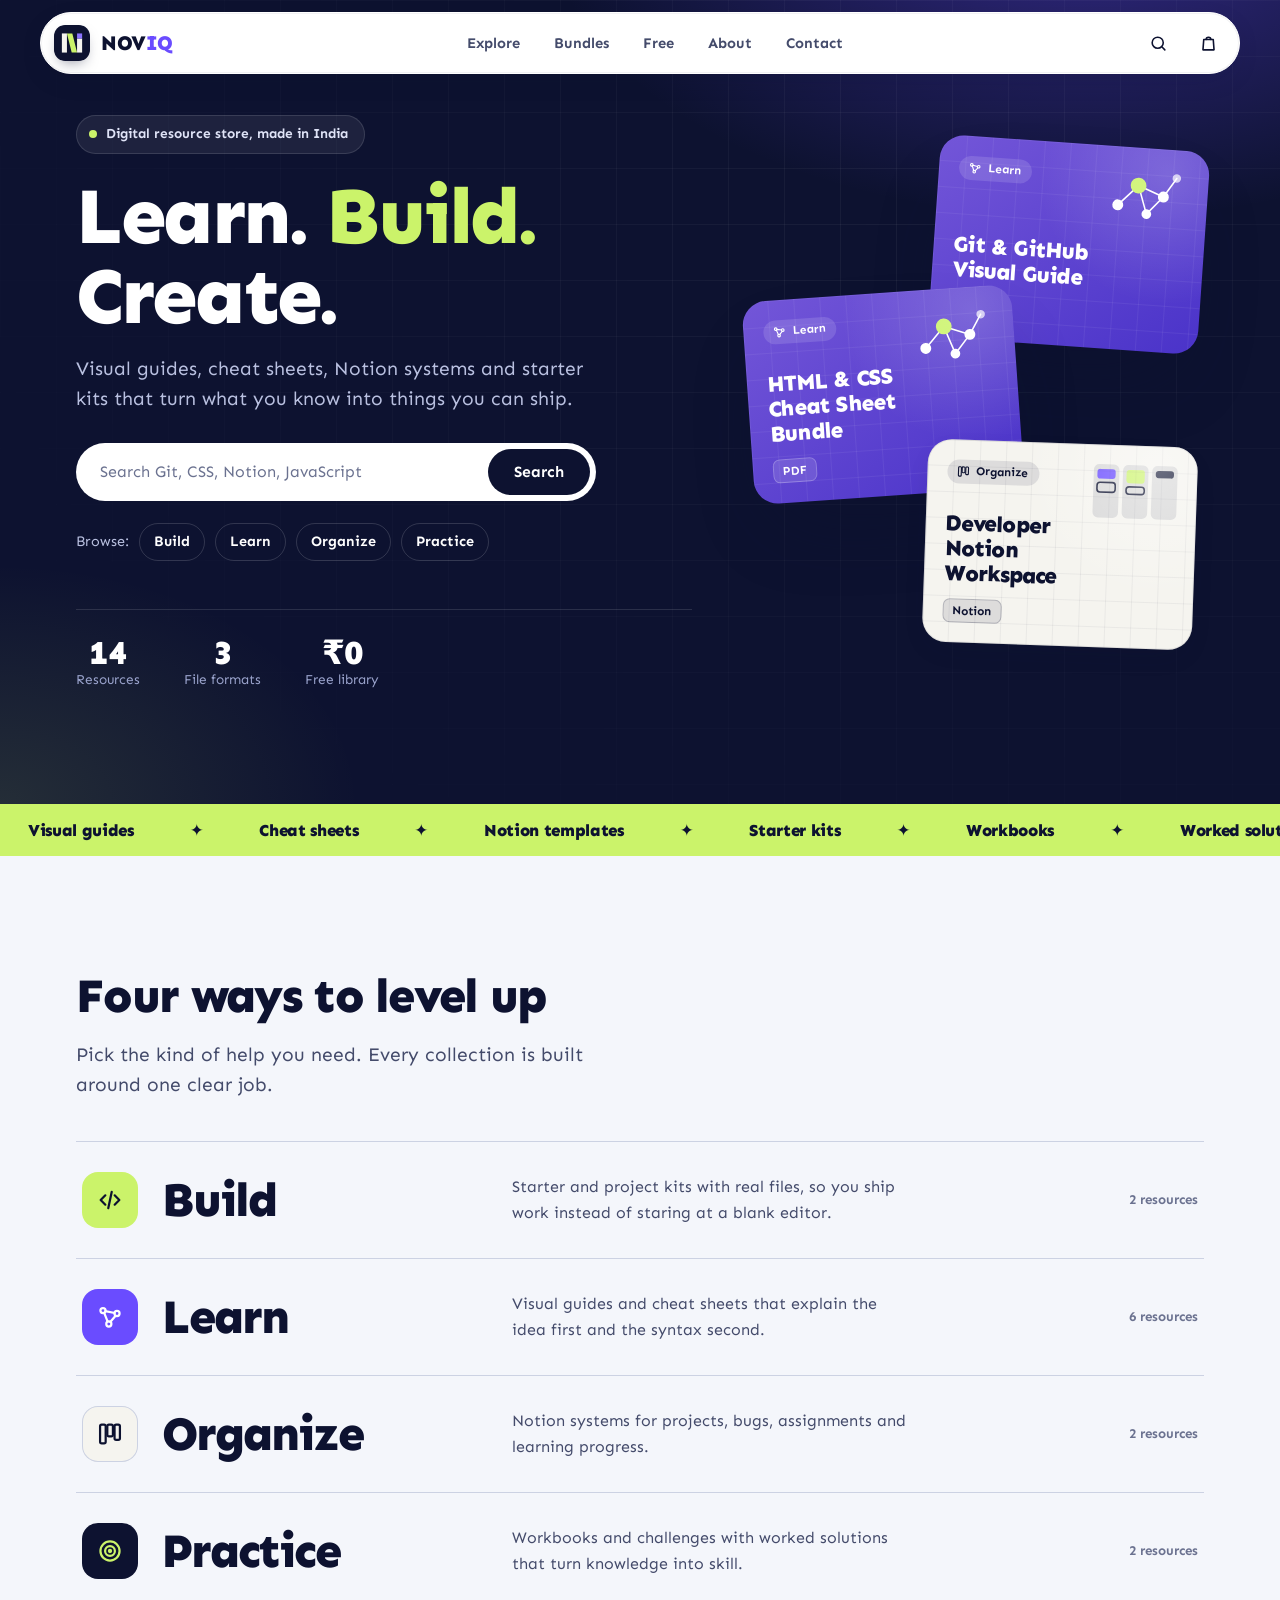
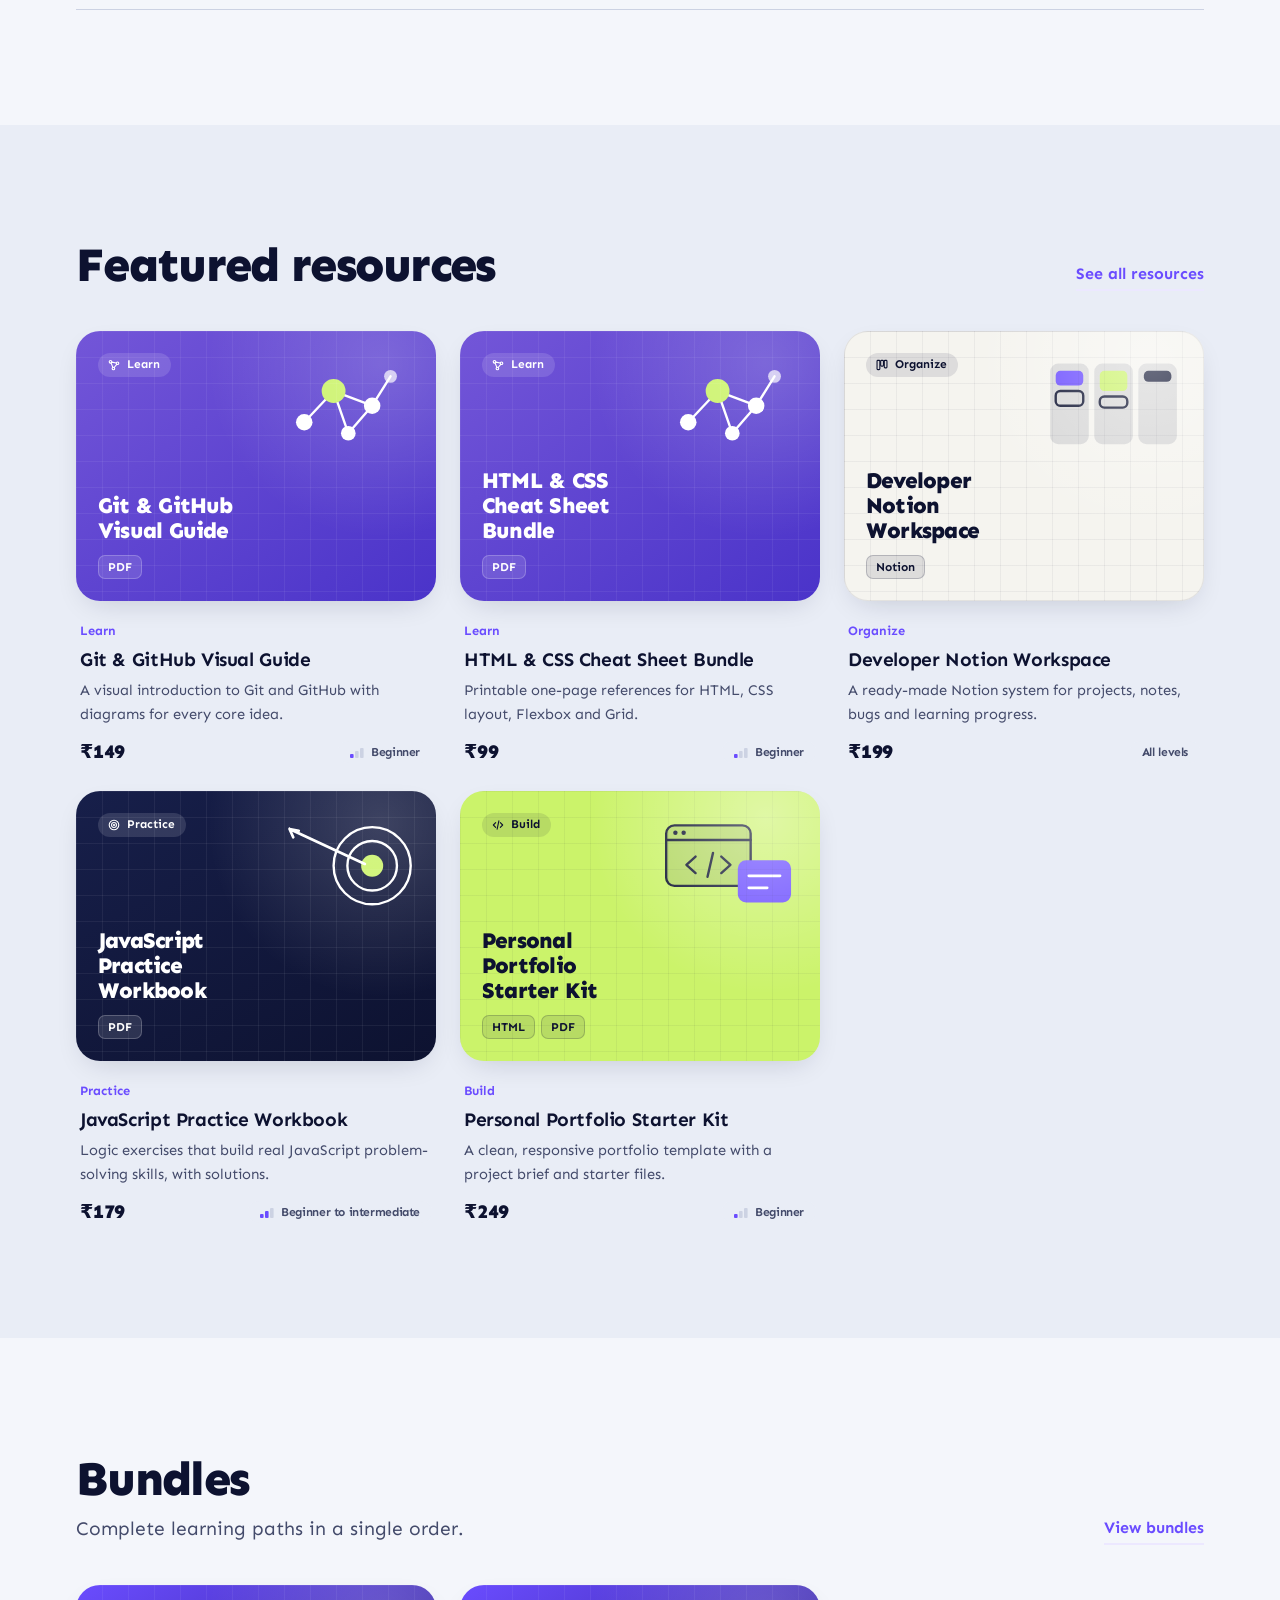
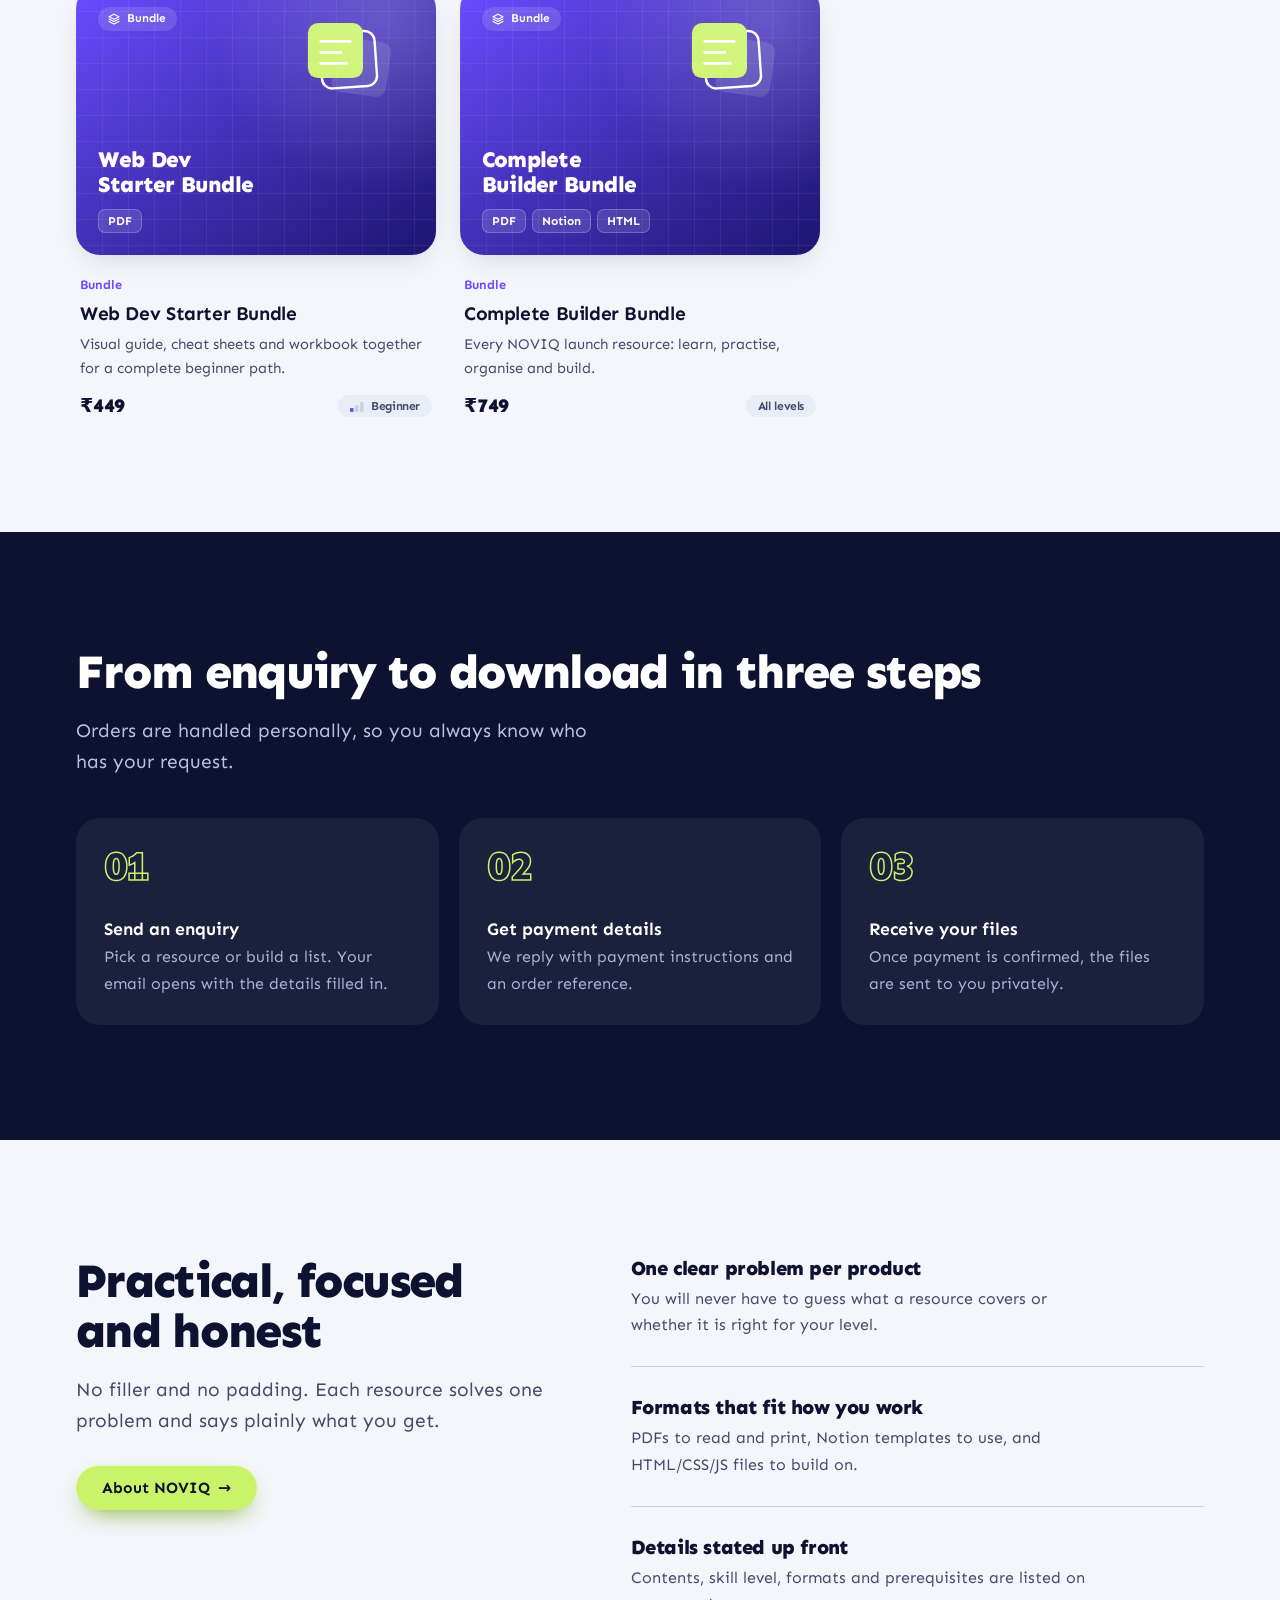
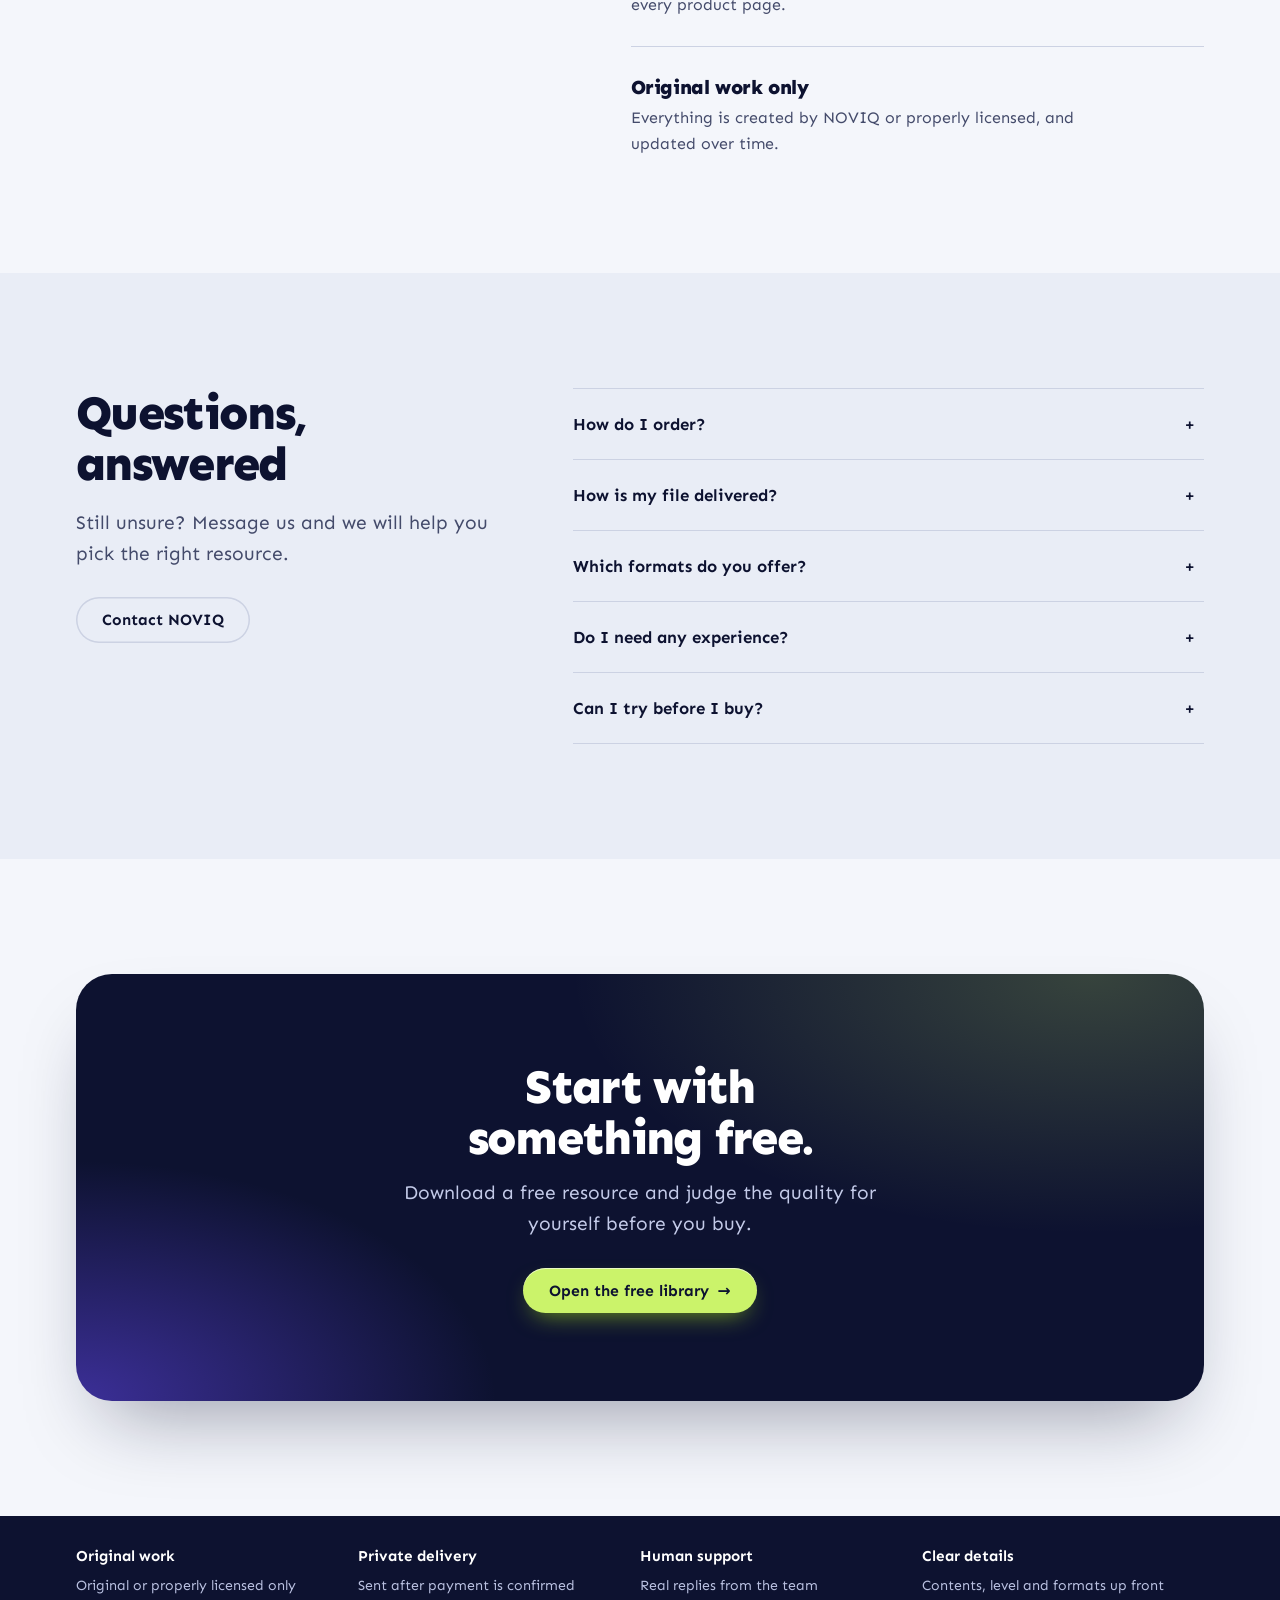
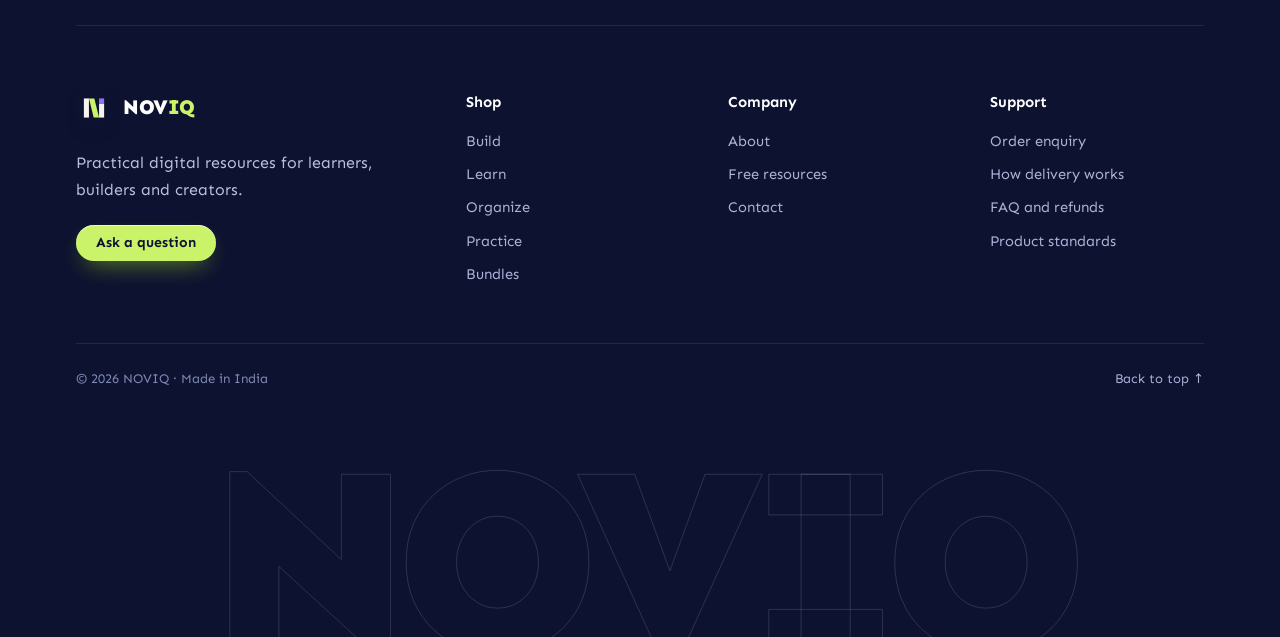
==== commit a1b746ce: "Add Free-Resources/Blog" ====
--- a/index.html
+++ b/index.html
@@ -23,9 +23,9 @@
       rel="stylesheet"
     />
     <link rel="stylesheet" href="css/style.css" />
+    <link rel="stylesheet" href="css/responsive.css" />
   </head>
   <body>
-    <a class="skip" href="#main">Skip to content</a>
     <div id="hdr"></div>
     <main id="main">
       <section class="hero">
@@ -82,7 +82,13 @@
           </p>
           <div class="idx">
             <a href="explore.html?cat=build"
-              ><i class="ico k-build" data-ico="build" data-size="28" aria-hidden="true"></i><h3>Build</h3>
+              ><i
+                class="ico k-build"
+                data-ico="build"
+                data-size="28"
+                aria-hidden="true"
+              ></i>
+              <h3>Build</h3>
               <p>
                 Starter and project kits with real files, so you ship work
                 instead of staring at a blank editor.
@@ -90,7 +96,13 @@
               <small data-count="build"></small
             ></a>
             <a href="explore.html?cat=learn"
-              ><i class="ico k-learn" data-ico="learn" data-size="28" aria-hidden="true"></i><h3>Learn</h3>
+              ><i
+                class="ico k-learn"
+                data-ico="learn"
+                data-size="28"
+                aria-hidden="true"
+              ></i>
+              <h3>Learn</h3>
               <p>
                 Visual guides and cheat sheets that explain the idea first and
                 the syntax second.
@@ -98,7 +110,13 @@
               <small data-count="learn"></small
             ></a>
             <a href="explore.html?cat=organize"
-              ><i class="ico k-organize" data-ico="organize" data-size="28" aria-hidden="true"></i><h3>Organize</h3>
+              ><i
+                class="ico k-organize"
+                data-ico="organize"
+                data-size="28"
+                aria-hidden="true"
+              ></i>
+              <h3>Organize</h3>
               <p>
                 Notion systems for projects, bugs, assignments and learning
                 progress.
@@ -106,7 +124,13 @@
               <small data-count="organize"></small
             ></a>
             <a href="explore.html?cat=practice"
-              ><i class="ico k-practice" data-ico="practice" data-size="28" aria-hidden="true"></i><h3>Practice</h3>
+              ><i
+                class="ico k-practice"
+                data-ico="practice"
+                data-size="28"
+                aria-hidden="true"
+              ></i>
+              <h3>Practice</h3>
               <p>
                 Workbooks and challenges with worked solutions that turn
                 knowledge into skill.
--- a/css/style.css
+++ b/css/style.css
@@ -1,4 +1,4 @@
-/* NOVIQ — premium theme. Typeface: Sen */
+/* NOVIQ - premium theme. Typeface: Sen */
 @view-transition {
   navigation: auto;
 }
@@ -18,6 +18,15 @@
   --navy: #0d1230;
   --navy2: #171f4a;
   --hh: 76px;
+  --s1: 4px;
+  --s2: 8px;
+  --s3: 12px;
+  --s4: 16px;
+  --s5: 24px;
+  --s6: 32px;
+  --s7: 48px;
+  --s8: 64px;
+  --hdr-clear: 92px; /* fixed header (12px offset + 62px bar) + breathing room */
   --r1: 10px;
   --r2: 16px;
   --r3: 24px;
@@ -28,7 +37,9 @@
   --sh3: 0 40px 80px -30px #0d123066;
   --ease: cubic-bezier(0.2, 0.7, 0.2, 1);
   --f: "Sen", system-ui, -apple-system, "Segoe UI", sans-serif;
-  --sec: clamp(64px, 9vw, 120px);
+  --sec: clamp(52px, 9vw, 120px);
+  --gut: clamp(16px, 4.5vw, 36px); /* page gutter */
+  --wmax: 75rem; /* content width: 1200px at 16px root */
 }
 *,
 *::before,
@@ -139,15 +150,12 @@
   top: 12px;
 }
 .w {
-  max-width: 1200px;
+  max-width: var(--wmax);
   margin-inline: auto;
-  padding-inline: clamp(18px, 4vw, 36px);
+  padding-inline: var(--gut);
 }
 section {
   padding-block: var(--sec);
-}
-main section:first-of-type {
-  padding-top: calc(var(--hh) + clamp(40px, 6vw, 72px));
 }
 .light {
   background: var(--bg2);
@@ -174,7 +182,7 @@
 .grid {
   display: grid;
   gap: 28px 24px;
-  grid-template-columns: repeat(auto-fill, minmax(min(100%, 270px), 1fr));
+  grid-template-columns: repeat(auto-fill, minmax(min(100%, 17.5rem), 1fr));
   margin-top: 40px;
   counter-reset: c;
 }
@@ -218,9 +226,10 @@
 }
 .hb {
   pointer-events: auto;
-  max-width: 1200px;
+  max-width: var(--wmax);
   margin: 0 auto;
   height: 62px;
+  min-width: 0;
   padding: 0 10px 0 13px;
   display: flex;
   align-items: center;
@@ -717,6 +726,7 @@
   border-top: 1px solid #ffffff1f;
 }
 .stats b {
+  text-align: center;
   display: block;
   font: 800 2.1rem/1 var(--f);
   letter-spacing: -0.04em;
@@ -1467,131 +1477,7 @@
   transform: translateY(-6px);
 }
 
-/* responsive */
-@media (max-width: 960px) {
-  #nv,
-  .ha .btn {
-    display: none;
-  }
-  #mb {
-    display: grid;
-  }
-  .hg,
-  .two,
-  .why,
-  .faq-wrap {
-    grid-template-columns: 1fr;
-  }
-  .stk {
-    height: 500px;
-    max-width: 420px;
-  }
-  .steps,
-  .val {
-    grid-template-columns: 1fr;
-  }
-  .idx a {
-    grid-template-columns: 1fr auto;
-  }
-  .idx p {
-    display: none;
-  }
-  .ft {
-    grid-template-columns: 1fr 1fr;
-  }
-  .fm {
-    grid-template-columns: 1fr 1fr;
-  }
-  .fm > div:first-child {
-    grid-column: 1/-1;
-  }
-  .product-cover {
-    position: relative;
-    top: 0;
-  }
-}
-@media (max-width: 640px) {
-  .hero .btn,
-  .band .btn {
-    width: 100%;
-  }
-  .hero .btn.o {
-    margin: 10px 0 0;
-  }
-  .hs {
-    flex-direction: column;
-    border-radius: var(--r3);
-  }
-  .hs input {
-    padding: 12px 14px;
-  }
-  .stk {
-    height: 470px;
-  }
-  .mc {
-    width: 70%;
-    padding: 16px;
-  }
-  .mc b {
-    font-size: 1.1rem;
-  }
-  .product-actions {
-    display: grid;
-  }
-  .product-actions .btn {
-    width: 100%;
-  }
-  .ft,
-  .fm {
-    grid-template-columns: 1fr;
-  }
-  .fb {
-    flex-direction: column;
-  }
-  .tools select {
-    width: 100%;
-  }
-}
-@media (hover: none) {
-  .card:hover,
-  .btn:hover {
-    transform: none;
-  }
-}
-@media (prefers-reduced-motion: reduce) {
-  *,
-  *::before,
-  *::after {
-    animation: none !important;
-    transition: none !important;
-    scroll-behavior: auto !important;
-  }
-  .rv {
-    opacity: 1;
-    transform: none;
-  }
-  .mq div {
-    animation: none;
-  }
-}
-@media print {
-  #hdr,
-  #prog,
-  footer,
-  #dr,
-  #ct,
-  #ov {
-    display: none !important;
-  }
-  body {
-    background: #fff;
-  }
-  .rv {
-    opacity: 1;
-    transform: none;
-  }
-}
-
+/* Layout breakpoints live in css/responsive.css */
 
 /* ==========================================================================
    NOVIQ v1.2 upgrades: cover templates, badges, icons, skeletons, toast,
@@ -1599,185 +1485,1202 @@
    ========================================================================== */
 
 /* icons */
-.i { flex: none; display: block; }
-.ico, .ico-sq, .ico-ck { display: inline-grid; place-items: center; flex: none; }
-.ico { width: 56px; height: 56px; border-radius: 16px; transition: transform 0.4s var(--ease); }
-.k-build { background: var(--lime); color: var(--navy); }
-.k-learn { background: var(--violet); color: #fff; }
-.k-organize { background: #f5f4ef; color: var(--navy); box-shadow: inset 0 0 0 1px var(--line2); }
-.k-practice { background: var(--navy); color: var(--lime); }
-.k-soft { background: var(--violet2); color: var(--violet); margin-bottom: 18px; }
-.idx a { grid-template-columns: auto minmax(120px, 1.1fr) 2fr auto; }
-.idx a:hover .ico { transform: rotate(-6deg) scale(1.08); }
+.i {
+  flex: none;
+  display: block;
+}
+.ico,
+.ico-sq,
+.ico-ck {
+  display: inline-grid;
+  place-items: center;
+  flex: none;
+}
+.ico {
+  width: 56px;
+  height: 56px;
+  border-radius: 16px;
+  transition: transform 0.4s var(--ease);
+}
+.k-build {
+  background: var(--lime);
+  color: var(--navy);
+}
+.k-learn {
+  background: var(--violet);
+  color: #fff;
+}
+.k-organize {
+  background: #f5f4ef;
+  color: var(--navy);
+  box-shadow: inset 0 0 0 1px var(--line2);
+}
+.k-practice {
+  background: var(--navy);
+  color: var(--lime);
+}
+.k-soft {
+  background: var(--violet2);
+  color: var(--violet);
+  margin-bottom: 18px;
+}
+.idx a {
+  grid-template-columns: auto minmax(120px, 1.1fr) 2fr auto;
+}
+.idx a:hover .ico {
+  transform: rotate(-6deg) scale(1.08);
+}
 
 /* cover templates: one per category */
-.cov.c-build { background: var(--lime); color: var(--navy); --a1: var(--violet); --a2: #fff; }
-.cov.c-learn, .cov.c-general { background: linear-gradient(145deg, #7356d8, #4a33c9); color: #fff; --a1: var(--lime); --a2: #ffffffb3; }
-.cov.c-organize { background: #f5f4ef; color: var(--navy); --a1: var(--violet); --a2: var(--lime); box-shadow: var(--sh2), inset 0 0 0 1px #0d123014; }
-.cov.c-practice { background: linear-gradient(150deg, #171f4a, #0d1230); color: #fff; --a1: var(--lime); --a2: #8b73ff; }
-.cov.c-bundle { background: linear-gradient(145deg, #6a4cff, #1d1470); color: #fff; --a1: var(--lime); --a2: #fff; }
-.cov.c-build::after, .cov.c-organize::after {
+.cov.c-build {
+  background: var(--lime);
+  color: var(--navy);
+  --a1: var(--violet);
+  --a2: #fff;
+}
+.cov.c-learn,
+.cov.c-general {
+  background: linear-gradient(145deg, #7356d8, #4a33c9);
+  color: #fff;
+  --a1: var(--lime);
+  --a2: #ffffffb3;
+}
+.cov.c-organize {
+  background: #f5f4ef;
+  color: var(--navy);
+  --a1: var(--violet);
+  --a2: var(--lime);
+  box-shadow:
+    var(--sh2),
+    inset 0 0 0 1px #0d123014;
+}
+.cov.c-practice {
+  background: linear-gradient(150deg, #171f4a, #0d1230);
+  color: #fff;
+  --a1: var(--lime);
+  --a2: #8b73ff;
+}
+.cov.c-bundle {
+  background: linear-gradient(145deg, #6a4cff, #1d1470);
+  color: #fff;
+  --a1: var(--lime);
+  --a2: #fff;
+}
+.cov.c-build::after,
+.cov.c-organize::after {
   background:
     radial-gradient(circle at 85% 10%, #ffffff66, transparent 45%),
     linear-gradient(#0d12300d 1px, transparent 1px) 0 0/26px 26px,
     linear-gradient(90deg, #0d12300d 1px, transparent 1px) 0 0/26px 26px;
 }
 .cov > .cv-art {
-  position: absolute; top: 15%; right: 6%; width: 54%; height: 46%; z-index: 0;
-  overflow: visible; transition: transform 0.6s var(--ease);
-}
-.card:hover .cv-art { transform: translateY(-4px) rotate(-2deg); }
-.a-line { fill: none; stroke: currentColor; stroke-width: 2.6; stroke-linecap: round; stroke-linejoin: round; }
-.a-ink { fill: currentColor; }
-.a-soft { fill: currentColor; opacity: 0.12; }
-.a-1 { fill: var(--a1); }
-.a-2 { fill: var(--a2); }
-.a-w { fill: none; stroke: #fff; stroke-width: 3; stroke-linecap: round; stroke-linejoin: round; }
+  position: absolute;
+  top: 15%;
+  right: 6%;
+  width: 54%;
+  height: 46%;
+  z-index: 0;
+  overflow: visible;
+  transition: transform 0.6s var(--ease);
+}
+.card:hover .cv-art {
+  transform: translateY(-4px) rotate(-2deg);
+}
+.a-line {
+  fill: none;
+  stroke: currentColor;
+  stroke-width: 2.6;
+  stroke-linecap: round;
+  stroke-linejoin: round;
+}
+.a-ink {
+  fill: currentColor;
+}
+.a-soft {
+  fill: currentColor;
+  opacity: 0.12;
+}
+.a-1 {
+  fill: var(--a1);
+}
+.a-2 {
+  fill: var(--a2);
+}
+.a-w {
+  fill: none;
+  stroke: #fff;
+  stroke-width: 3;
+  stroke-linecap: round;
+  stroke-linejoin: round;
+}
 .cov .cv-tag {
-  align-self: flex-start; display: inline-flex; align-items: center; gap: 6px;
-  padding: 5px 11px 5px 9px; border-radius: var(--rp); background: #ffffff21;
-  color: inherit; font: 700 0.74rem/1 var(--f);
-}
-.cov.c-build .cv-tag, .cov.c-organize .cv-tag { background: #0d12301a; }
-.cov .cv-bot { display: grid; gap: 12px; }
-.cv-fmt { display: flex; flex-wrap: wrap; gap: 6px; }
+  align-self: flex-start;
+  display: inline-flex;
+  align-items: center;
+  gap: 6px;
+  padding: 5px 11px 5px 9px;
+  border-radius: var(--rp);
+  background: #ffffff21;
+  color: inherit;
+  font: 700 0.74rem/1 var(--f);
+}
+.cov.c-build .cv-tag,
+.cov.c-organize .cv-tag {
+  background: #0d12301a;
+}
+.cov .cv-bot {
+  display: grid;
+  gap: 12px;
+}
+.cv-fmt {
+  display: flex;
+  flex-wrap: wrap;
+  gap: 6px;
+}
 .cov .cv-fmt i {
-  padding: 5px 9px; border-radius: 7px; border: 1px solid #ffffff38; background: #ffffff1f;
-  color: inherit; font: 700 0.7rem/1 var(--f); font-style: normal;
-}
-.cov.c-build .cv-fmt i, .cov.c-organize .cv-fmt i { border-color: #0d123033; background: #0d12301a; }
-.cov.has-img { padding: 0; background: var(--navy); }
-.cov.has-img::after { display: none; }
-.cov > .cv-img { position: absolute; inset: 0; width: 100%; height: 100%; object-fit: cover; z-index: 0; }
-.product-cover .cv-tag { font-size: 0.82rem; padding: 7px 14px 7px 11px; }
-.product-cover .cv-fmt i { font-size: 0.8rem; padding: 7px 12px; }
+  padding: 5px 9px;
+  border-radius: 7px;
+  border: 1px solid #ffffff38;
+  background: #ffffff1f;
+  color: inherit;
+  font: 700 0.75rem/1 var(--f);
+  font-style: normal;
+}
+.cov.c-build .cv-fmt i,
+.cov.c-organize .cv-fmt i {
+  border-color: #0d123033;
+  background: #0d12301a;
+}
+.cov.has-img {
+  padding: 0;
+  background: var(--navy);
+}
+.cov.has-img::after {
+  display: none;
+}
+.cov > .cv-img {
+  position: absolute;
+  inset: 0;
+  width: 100%;
+  height: 100%;
+  object-fit: cover;
+  z-index: 0;
+}
+.product-cover .cv-tag {
+  font-size: 0.82rem;
+  padding: 7px 14px 7px 11px;
+}
+.product-cover .cv-fmt i {
+  font-size: 0.8rem;
+  padding: 7px 12px;
+}
 
 /* level chip + format badge */
-.lv { display: inline-flex; align-items: center; gap: 7px; }
-.bars rect { fill: var(--violet); }
-.bars rect.off { fill: var(--line2); }
-.meta .fmt { background: var(--navy); color: #fff; box-shadow: none; }
+.lv {
+  display: inline-flex;
+  align-items: center;
+  gap: 7px;
+}
+.bars rect {
+  fill: var(--violet);
+}
+.bars rect.off {
+  fill: var(--line2);
+}
+.meta .fmt {
+  background: var(--navy);
+  color: #fff;
+  box-shadow: none;
+}
 
 /* skeleton loaders */
-.skc { display: block; }
+.skc {
+  display: block;
+}
 .sk {
   background: linear-gradient(90deg, #e3e8f3 25%, #eff2f9 45%, #e3e8f3 65%);
-  background-size: 300% 100%; animation: sk 1.5s ease-in-out infinite; border-radius: 10px;
-}
-.sk-cov { aspect-ratio: 4/3; border-radius: var(--r3); }
-.sk-l { height: 14px; margin-top: 12px; }
-.sk-l.tall { height: 22px; }
-.sk-l.xl { height: 34px; margin-top: 20px; }
-.s30 { width: 30%; } .s40 { width: 40%; } .s60 { width: 60%; } .s70 { width: 70%; } .s85 { width: 85%; }
-.sk-prod { aspect-ratio: 1; min-height: 320px; border-radius: var(--r4); }
-.sk-btn { width: 60%; height: 52px; margin: 28px 0; border-radius: var(--rp); }
-@keyframes sk { to { background-position: -300% 0; } }
+  background-size: 300% 100%;
+  animation: sk 1.5s ease-in-out infinite;
+  border-radius: 10px;
+}
+.sk-cov {
+  aspect-ratio: 4/3;
+  border-radius: var(--r3);
+}
+.sk-l {
+  height: 14px;
+  margin-top: 12px;
+}
+.sk-l.tall {
+  height: 22px;
+}
+.sk-l.xl {
+  height: 34px;
+  margin-top: 20px;
+}
+.s30 {
+  width: 30%;
+}
+.s40 {
+  width: 40%;
+}
+.s60 {
+  width: 60%;
+}
+.s70 {
+  width: 70%;
+}
+.s85 {
+  width: 85%;
+}
+.sk-prod {
+  aspect-ratio: 1;
+  min-height: 320px;
+  border-radius: var(--r4);
+}
+.sk-btn {
+  width: 60%;
+  height: 52px;
+  margin: 28px 0;
+  border-radius: var(--rp);
+}
+@keyframes sk {
+  to {
+    background-position: -300% 0;
+  }
+}
 
 /* trust cues */
-.cues { display: flex; flex-wrap: wrap; gap: 10px 22px; margin: 0 0 34px; padding: 0; list-style: none; }
-.cues li { display: inline-flex; align-items: center; gap: 8px; font: 700 0.84rem var(--f); color: var(--ink2); }
-.cues li .i { color: var(--violet); }
+.cues {
+  display: flex;
+  flex-wrap: wrap;
+  gap: 10px 22px;
+  margin: 0 0 34px;
+  padding: 0;
+  list-style: none;
+}
+.cues li {
+  display: inline-flex;
+  align-items: center;
+  gap: 8px;
+  font: 700 0.84rem var(--f);
+  color: var(--ink2);
+}
+.cues li .i {
+  color: var(--violet);
+}
 
 /* toast + cart badge */
 #toast {
-  position: fixed; left: 50%; bottom: max(20px, env(safe-area-inset-bottom)); z-index: 80;
-  display: flex; align-items: center; gap: 12px; width: max-content;
-  max-width: min(440px, calc(100vw - 24px)); padding: 10px 10px 10px 12px; border-radius: 18px;
-  background: var(--navy); color: #fff; font: 700 0.9rem/1.3 var(--f); box-shadow: var(--sh3);
-  opacity: 0; pointer-events: none; transform: translate(-50%, 24px);
-  transition: transform 0.45s var(--ease), opacity 0.3s;
-}
-#toast.show { opacity: 1; pointer-events: auto; transform: translate(-50%, 0); }
-#toast .t-ico { display: grid; place-items: center; flex: none; width: 26px; height: 26px; border-radius: 50%; background: var(--lime); color: var(--navy); }
-#toast .t-msg { flex: 1; min-width: 0; }
-#toast button { flex: none; padding: 8px 14px; border-radius: var(--rp); background: #ffffff1f; color: #fff; font: 800 0.82rem var(--f); cursor: pointer; transition: background 0.2s, color 0.2s; }
-#toast button:hover { background: var(--lime); color: var(--navy); }
-#cb.bump { animation: bump 0.5s var(--ease); }
-@keyframes bump { 40% { transform: scale(1.18); } }
-.btn.added { color: var(--violet); }
-.btn:active { transform: translateY(1px) scale(0.985); }
+  position: fixed;
+  left: 50%;
+  bottom: max(20px, env(safe-area-inset-bottom));
+  z-index: 80;
+  display: flex;
+  align-items: center;
+  gap: 12px;
+  width: max-content;
+  max-width: min(440px, calc(100vw - 24px));
+  padding: 10px 10px 10px 12px;
+  border-radius: 18px;
+  background: var(--navy);
+  color: #fff;
+  font: 700 0.9rem/1.3 var(--f);
+  box-shadow: var(--sh3);
+  opacity: 0;
+  pointer-events: none;
+  transform: translate(-50%, 24px);
+  transition:
+    transform 0.45s var(--ease),
+    opacity 0.3s;
+}
+#toast.show {
+  opacity: 1;
+  pointer-events: auto;
+  transform: translate(-50%, 0);
+}
+#toast .t-ico {
+  display: grid;
+  place-items: center;
+  flex: none;
+  width: 26px;
+  height: 26px;
+  border-radius: 50%;
+  background: var(--lime);
+  color: var(--navy);
+}
+#toast .t-msg {
+  flex: 1;
+  min-width: 0;
+}
+#toast button {
+  flex: none;
+  padding: 8px 14px;
+  border-radius: var(--rp);
+  background: #ffffff1f;
+  color: #fff;
+  font: 800 0.82rem var(--f);
+  cursor: pointer;
+  transition:
+    background 0.2s,
+    color 0.2s;
+}
+#toast button:hover {
+  background: var(--lime);
+  color: var(--navy);
+}
+#cb.bump {
+  animation: bump 0.5s var(--ease);
+}
+@keyframes bump {
+  40% {
+    transform: scale(1.18);
+  }
+}
+.btn.added {
+  color: var(--violet);
+}
+.btn:active {
+  transform: translateY(1px) scale(0.985);
+}
 
 /* mobile order bar */
-.buybar { display: none; }
+.buybar {
+  display: none;
+}
 @media (max-width: 700px) {
   .buybar {
-    position: fixed; left: 0; right: 0; bottom: 0; z-index: 55; display: flex; align-items: center;
-    justify-content: space-between; gap: 14px; padding: 12px 16px calc(12px + env(safe-area-inset-bottom));
-    background: #fffffff2; -webkit-backdrop-filter: blur(12px); backdrop-filter: blur(12px);
-    border-top: 1px solid var(--line2); box-shadow: 0 -12px 30px -18px #0d123055;
+    position: fixed;
+    left: 0;
+    right: 0;
+    bottom: 0;
+    z-index: 55;
+    display: flex;
+    align-items: center;
+    justify-content: space-between;
+    gap: 14px;
+    padding: 12px 16px calc(12px + env(safe-area-inset-bottom));
+    background: #fffffff2;
+    -webkit-backdrop-filter: blur(12px);
+    backdrop-filter: blur(12px);
+    border-top: 1px solid var(--line2);
+    box-shadow: 0 -12px 30px -18px #0d123055;
     transition: transform 0.4s var(--ease);
   }
-  .buybar.hide { transform: translateY(110%); }
-  .buybar div { display: grid; min-width: 0; }
-  .buybar small { overflow: hidden; text-overflow: ellipsis; white-space: nowrap; font-size: 0.78rem; font-weight: 700; color: var(--ink3); }
-  .buybar b { font: 800 1.35rem/1.1 var(--f); letter-spacing: -0.03em; }
-  .buybar .btn { flex: none; margin: 0; }
-  body.has-buybar footer { padding-bottom: calc(88px + env(safe-area-inset-bottom)); }
-  body.has-buybar #toast { bottom: calc(88px + env(safe-area-inset-bottom)); }
+  .buybar.hide {
+    transform: translateY(110%);
+  }
+  .buybar div {
+    display: grid;
+    min-width: 0;
+  }
+  .buybar small {
+    overflow: hidden;
+    text-overflow: ellipsis;
+    white-space: nowrap;
+    font-size: 0.78rem;
+    font-weight: 700;
+    color: var(--ink3);
+  }
+  .buybar b {
+    font: 800 1.35rem/1.1 var(--f);
+    letter-spacing: -0.03em;
+  }
+  .buybar .btn {
+    flex: none;
+    margin: 0;
+  }
+  body.has-buybar footer {
+    padding-bottom: calc(88px + env(safe-area-inset-bottom));
+  }
+  body.has-buybar #toast {
+    bottom: calc(88px + env(safe-area-inset-bottom));
+  }
 }
 
 /* contact: thank-you screen */
-.hp { position: absolute; left: -9999px; width: 1px; height: 1px; opacity: 0; }
-.cf-err { margin: 0 0 14px; padding: 12px 16px; border-radius: var(--r1); background: #fdecef; color: #9b1c36; font-size: 0.92rem; font-weight: 700; }
-.thanks { max-width: 520px; padding: clamp(24px, 4vw, 40px); border-radius: var(--r3); background: #fff; box-shadow: var(--sh2); animation: pop 0.6s var(--ease) both; }
-.thanks:focus { outline: none; }
-.thanks-mark { display: grid; place-items: center; width: 64px; height: 64px; margin-bottom: 22px; border-radius: 20px; background: var(--lime); color: var(--navy); }
-.thanks h2 { margin-bottom: 10px; font-size: clamp(1.6rem, 3vw, 2.1rem); }
-.thanks p { color: var(--ink2); }
-.thanks-actions { display: flex; flex-wrap: wrap; gap: 10px; margin-top: 26px; }
-.thanks-actions .btn { margin: 0; }
-@keyframes pop { from { opacity: 0; transform: translateY(14px) scale(0.98); } }
+.hp {
+  position: absolute;
+  left: -9999px;
+  width: 1px;
+  height: 1px;
+  opacity: 0;
+}
+.cf-err {
+  margin: 0 0 14px;
+  padding: 12px 16px;
+  border-radius: var(--r1);
+  background: #fdecef;
+  color: #9b1c36;
+  font-size: 0.92rem;
+  font-weight: 700;
+}
+.thanks {
+  max-width: 520px;
+  padding: clamp(24px, 4vw, 40px);
+  border-radius: var(--r3);
+  background: #fff;
+  box-shadow: var(--sh2);
+  animation: pop 0.6s var(--ease) both;
+}
+.thanks:focus {
+  outline: none;
+}
+.thanks-mark {
+  display: grid;
+  place-items: center;
+  width: 64px;
+  height: 64px;
+  margin-bottom: 22px;
+  border-radius: 20px;
+  background: var(--lime);
+  color: var(--navy);
+}
+.thanks h2 {
+  margin-bottom: 10px;
+  font-size: clamp(1.6rem, 3vw, 2.1rem);
+}
+.thanks p {
+  color: var(--ink2);
+}
+.thanks-actions {
+  display: flex;
+  flex-wrap: wrap;
+  gap: 10px;
+  margin-top: 26px;
+}
+.thanks-actions .btn {
+  margin: 0;
+}
+@keyframes pop {
+  from {
+    opacity: 0;
+    transform: translateY(14px) scale(0.98);
+  }
+}
 
 /* about page */
-.about-hero .two { align-items: center; }
-.about-cta { display: flex; flex-wrap: wrap; gap: 10px; margin-bottom: 44px; }
-.stats-l { display: flex; flex-wrap: wrap; gap: 20px 44px; padding-top: 24px; border-top: 1px solid var(--line2); }
-.stats-l b { display: block; font: 800 2rem/1 var(--f); letter-spacing: -0.04em; }
-.stats-l div { font-size: 0.85rem; color: var(--ink3); }
+.about-hero .two {
+  align-items: center;
+}
+.about-cta {
+  display: flex;
+  flex-wrap: wrap;
+  gap: 10px;
+  margin-bottom: 44px;
+}
+.stats-l {
+  display: flex;
+  flex-wrap: wrap;
+  gap: 20px 44px;
+  padding-top: 24px;
+  border-top: 1px solid var(--line2);
+}
+.stats-l b {
+  display: block;
+  font: 800 2rem/1 var(--f);
+  letter-spacing: -0.04em;
+}
+.stats-l div {
+  font-size: 0.85rem;
+  color: var(--ink3);
+}
 .mark-tile {
-  position: relative; overflow: hidden; display: grid; align-content: space-between; justify-items: start;
-  width: 100%; max-width: 440px; aspect-ratio: 1; margin-left: auto; padding: 28px;
-  border-radius: var(--r4); background: var(--navy); color: #fff; box-shadow: var(--sh3);
+  position: relative;
+  overflow: hidden;
+  display: grid;
+  align-content: space-between;
+  justify-items: start;
+  width: 100%;
+  max-width: 440px;
+  aspect-ratio: 1;
+  margin-left: auto;
+  padding: 28px;
+  border-radius: var(--r4);
+  background: var(--navy);
+  color: #fff;
+  box-shadow: var(--sh3);
 }
 .mark-tile::before {
-  content: ""; position: absolute; inset: 0;
+  content: "";
+  position: absolute;
+  inset: 0;
   background:
     radial-gradient(circle at 85% 8%, #6a4cff80, transparent 50%),
     linear-gradient(#ffffff10 1px, transparent 1px) 0 0/28px 28px,
     linear-gradient(90deg, #ffffff10 1px, transparent 1px) 0 0/28px 28px;
 }
-.mark-tile svg { position: relative; width: 66%; margin: auto; justify-self: center; transition: transform 0.7s var(--ease); }
-.mark-tile:hover svg { transform: rotate(-4deg) scale(1.04); }
-.mark-tile span { position: relative; font: 800 1rem var(--f); color: var(--lime); }
-.tiles { display: grid; grid-template-columns: repeat(4, 1fr); gap: 20px; margin-top: 40px; }
-.tile { display: flex; flex-direction: column; padding: 26px; border-radius: var(--r3); background: #fff; color: var(--ink); box-shadow: var(--sh1); transition: transform 0.45s var(--ease), box-shadow 0.45s; }
-.tile:hover { transform: translateY(-5px); box-shadow: var(--sh2); }
-.tile.rv.in:hover { transform: translateY(-5px); }
-.tile:hover .ico-sq { transform: rotate(-6deg) scale(1.06); }
-.ico-sq { width: 56px; height: 56px; margin-bottom: 18px; border-radius: 16px; transition: transform 0.4s var(--ease); }
-.t-build .ico-sq { background: var(--lime); color: var(--navy); }
-.t-learn .ico-sq { background: var(--violet); color: #fff; }
-.t-organize .ico-sq { background: #f5f4ef; color: var(--navy); box-shadow: inset 0 0 0 1px var(--line2); }
-.t-practice .ico-sq { background: var(--navy); color: var(--lime); }
-.tile h3 { margin-bottom: 6px; }
-.tile p { color: var(--ink2); font-size: 0.95rem; }
-.tile small { margin-top: auto; padding-top: 16px; font-weight: 700; color: var(--ink3); }
-.std { display: grid; margin: 0; padding: 0; list-style: none; }
-.std li { display: flex; align-items: flex-start; gap: 16px; padding: 22px 0; border-top: 1px solid var(--line2); }
-.std li:first-child { padding-top: 0; border-top: 0; }
-.ico-ck { width: 32px; height: 32px; margin-top: 2px; border-radius: 50%; background: var(--lime); color: var(--navy); }
-.std b { display: block; font: 800 1.15rem var(--f); letter-spacing: -0.02em; }
-.std span { color: var(--ink2); }
+.mark-tile svg {
+  position: relative;
+  width: 66%;
+  margin: auto;
+  justify-self: center;
+  transition: transform 0.7s var(--ease);
+}
+.mark-tile:hover svg {
+  transform: rotate(-4deg) scale(1.04);
+}
+.mark-tile span {
+  position: relative;
+  font: 800 1rem var(--f);
+  color: var(--lime);
+}
+.tiles {
+  display: grid;
+  grid-template-columns: repeat(4, 1fr);
+  gap: 20px;
+  margin-top: 40px;
+}
+.tile {
+  display: flex;
+  flex-direction: column;
+  padding: 26px;
+  border-radius: var(--r3);
+  background: #fff;
+  color: var(--ink);
+  box-shadow: var(--sh1);
+  transition:
+    transform 0.45s var(--ease),
+    box-shadow 0.45s;
+}
+.tile:hover {
+  transform: translateY(-5px);
+  box-shadow: var(--sh2);
+}
+.tile.rv.in:hover {
+  transform: translateY(-5px);
+}
+.tile:hover .ico-sq {
+  transform: rotate(-6deg) scale(1.06);
+}
+.ico-sq {
+  width: 56px;
+  height: 56px;
+  margin-bottom: 18px;
+  border-radius: 16px;
+  transition: transform 0.4s var(--ease);
+}
+.t-build .ico-sq {
+  background: var(--lime);
+  color: var(--navy);
+}
+.t-learn .ico-sq {
+  background: var(--violet);
+  color: #fff;
+}
+.t-organize .ico-sq {
+  background: #f5f4ef;
+  color: var(--navy);
+  box-shadow: inset 0 0 0 1px var(--line2);
+}
+.t-practice .ico-sq {
+  background: var(--navy);
+  color: var(--lime);
+}
+.tile h3 {
+  margin-bottom: 6px;
+}
+.tile p {
+  color: var(--ink2);
+  font-size: 0.95rem;
+}
+.tile small {
+  margin-top: auto;
+  padding-top: 16px;
+  font-weight: 700;
+  color: var(--ink3);
+}
+.std {
+  display: grid;
+  margin: 0;
+  padding: 0;
+  list-style: none;
+}
+.std li {
+  display: flex;
+  align-items: flex-start;
+  gap: 16px;
+  padding: 22px 0;
+  border-top: 1px solid var(--line2);
+}
+.std li:first-child {
+  padding-top: 0;
+  border-top: 0;
+}
+.ico-ck {
+  width: 32px;
+  height: 32px;
+  margin-top: 2px;
+  border-radius: 50%;
+  background: var(--lime);
+  color: var(--navy);
+}
+.std b {
+  display: block;
+  font: 800 1.15rem var(--f);
+  letter-spacing: -0.02em;
+}
+.std span {
+  color: var(--ink2);
+}
 
 @media (max-width: 960px) {
-  .idx a { grid-template-columns: auto 1fr auto; }
-  .tiles { grid-template-columns: repeat(2, 1fr); }
-  .mark-tile { max-width: 320px; margin-left: 0; }
+  .idx a {
+    grid-template-columns: auto 1fr auto;
+  }
+  .tiles {
+    grid-template-columns: repeat(2, 1fr);
+  }
+  .mark-tile {
+    max-width: 320px;
+    margin-left: 0;
+  }
 }
 @media (max-width: 640px) {
-  .idx .ico { width: 44px; height: 44px; border-radius: 13px; }
-  .tiles { grid-template-columns: 1fr; }
-  .about-cta .btn { width: 100%; }
-  #toast { width: calc(100vw - 24px); }
-}
-@media print { #toast, .buybar { display: none !important; } }
+  .idx .ico {
+    width: 44px;
+    height: 44px;
+    border-radius: 13px;
+  }
+  .tiles {
+    grid-template-columns: 1fr;
+  }
+  .about-cta .btn {
+    width: 100%;
+  }
+  #toast {
+    width: calc(100vw - 24px);
+  }
+}
+@media print {
+  #toast,
+  .buybar {
+    display: none !important;
+  }
+}
+
+/* NOVIQ Blog Notes - editorial library */
+.free-section-note {
+  font-size: 0.88rem;
+  color: var(--ink3);
+}
+.blog-library {
+  background: var(--paper);
+  padding-block: clamp(68px, 9vw, 112px);
+}
+.blog-intro {
+  display: flex;
+  justify-content: space-between;
+  align-items: end;
+  gap: 32px;
+}
+.blog-intro h2 {
+  font-size: clamp(2.5rem, 5vw, 4.4rem);
+  margin: 0;
+  letter-spacing: -0.065em;
+}
+.blog-period {
+  color: var(--violet);
+}
+.blog-intro .lead {
+  max-width: 58ch;
+  margin: 16px 0 0;
+}
+.blog-aside {
+  min-width: 190px;
+  padding: 0 0 8px 24px;
+  border-left: 1px solid var(--line);
+  color: var(--ink3);
+  font-size: 0.85rem;
+}
+.blog-aside-mark {
+  display: block;
+  font-size: 2.2rem;
+  line-height: 1;
+  font-weight: 800;
+  color: var(--violet);
+  margin-bottom: 12px;
+  letter-spacing: -0.08em;
+}
+.blog-toolbar {
+  display: flex;
+  align-items: center;
+  justify-content: space-between;
+  gap: 20px;
+  margin: 38px 0 24px;
+  padding-bottom: 18px;
+  border-bottom: 1px solid var(--line);
+}
+.blog-filters {
+  display: flex;
+  gap: 7px;
+  flex-wrap: wrap;
+}
+.blog-filter {
+  border: 1px solid transparent;
+  background: transparent;
+  color: var(--ink3);
+  font: 600 0.84rem var(--f);
+  padding: 9px 14px;
+  border-radius: var(--rp);
+  cursor: pointer;
+  transition: 0.2s;
+}
+.blog-filter:hover {
+  color: var(--ink);
+  background: var(--bg);
+}
+.blog-filter.active {
+  background: var(--navy);
+  color: #fff;
+}
+.blog-search {
+  display: flex;
+  align-items: center;
+  gap: 8px;
+  min-width: 220px;
+  padding: 9px 13px;
+  border: 1px solid var(--line);
+  border-radius: var(--rp);
+  color: var(--ink3);
+  background: #fff;
+}
+.blog-search span {
+  flex: none;
+  font-size: 1.35rem;
+  line-height: 1;
+}
+.blog-search input {
+  width: 100%;
+  min-width: 0;
+  margin: 0;
+  padding: 4px 0;
+  border: 0;
+  border-radius: 0;
+  box-shadow: none;
+  outline: 0;
+  background: transparent;
+  color: var(--ink);
+  font: 500 0.85rem var(--f);
+}
+.blog-grid {
+  display: grid;
+  grid-template-columns: repeat(3, minmax(0, 1fr));
+  gap: 32px 22px;
+}
+.blog-card {
+  display: block;
+  min-width: 0;
+  color: var(--ink);
+  transition: transform 0.35s var(--ease);
+}
+.blog-card:hover {
+  transform: translateY(-5px);
+}
+.blog-cover {
+  position: relative;
+  isolation: isolate;
+  overflow: hidden;
+  display: flex;
+  flex-direction: column;
+  justify-content: space-between;
+  width: 100%;
+  min-width: 0;
+  min-height: 210px;
+  aspect-ratio: 1.55;
+  border-radius: var(--r2);
+  padding: 20px;
+  color: #fff;
+  background: var(--navy);
+}
+.blog-cover:before,
+.article-art:before {
+  content: "";
+  position: absolute;
+  inset: 0;
+  z-index: -1;
+  background:
+    radial-gradient(circle at 80% 20%, #ffffff26, transparent 35%),
+    linear-gradient(#ffffff10 1px, transparent 1px) 0 0/24px 24px,
+    linear-gradient(90deg, #ffffff10 1px, transparent 1px) 0 0/24px 24px;
+}
+.blog-cover-internet {
+  background: linear-gradient(135deg, #101936, #365d82);
+}
+.blog-cover-git {
+  background: linear-gradient(135deg, #171b38, #6551a8);
+}
+.blog-cover-design {
+  background: linear-gradient(135deg, #1b2543, #9b6d5c);
+}
+.blog-cover-index {
+  font-size: 0.75rem;
+  font-weight: 700;
+  letter-spacing: 0.12em;
+  color: var(--lime);
+}
+.blog-cover-word {
+  align-self: center;
+  font-size: clamp(1.5rem, 3vw, 2.5rem);
+  font-weight: 800;
+  letter-spacing: -0.07em;
+}
+.blog-cover-bottom {
+  font-size: 0.75rem;
+  font-weight: 700;
+  letter-spacing: 0.14em;
+  color: #ffffffa8;
+}
+.blog-card-body {
+  padding: 17px 3px 0;
+}
+.blog-meta {
+  display: flex;
+  justify-content: space-between;
+  gap: 10px;
+  color: var(--violet);
+  font-size: 0.75rem;
+  font-weight: 700;
+}
+.blog-meta span + span {
+  color: var(--ink3);
+  font-weight: 500;
+}
+.blog-card h3 {
+  font-size: 1.28rem;
+  line-height: 1.2;
+  margin: 9px 0 8px;
+  letter-spacing: -0.035em;
+}
+.blog-card p {
+  font-size: 0.9rem;
+  line-height: 1.6;
+  color: var(--ink2);
+  min-height: 4.3em;
+}
+.blog-read {
+  display: inline-flex;
+  gap: 9px;
+  align-items: center;
+  margin-top: 15px;
+  font-size: 0.85rem;
+  font-weight: 800;
+  color: var(--ink);
+}
+.blog-read span {
+  color: var(--violet);
+  transition: transform 0.2s;
+}
+.blog-card:hover .blog-read span {
+  transform: translate(3px, -3px);
+}
+.blog-bottom {
+  display: flex;
+  justify-content: space-between;
+  gap: 20px;
+  margin-top: 42px;
+  padding-top: 18px;
+  border-top: 1px solid var(--line);
+  font-size: 0.82rem;
+  color: var(--ink3);
+}
+.blog-bottom a,
+.article-back {
+  color: var(--violet);
+  font-weight: 700;
+}
+.blog-empty {
+  grid-column: 1/-1;
+  padding: 36px 0;
+  color: var(--ink3);
+}
+.sr-only {
+  position: absolute;
+  width: 1px;
+  height: 1px;
+  padding: 0;
+  margin: -1px;
+  overflow: hidden;
+  clip: rect(0, 0, 0, 0);
+  white-space: nowrap;
+  border: 0;
+}
+/* Blog Note reading page */
+.article-hero {
+  padding-bottom: 54px;
+}
+.article-back {
+  display: inline-block;
+  margin-bottom: 38px;
+  font-size: 0.88rem;
+}
+.article-hero h1 {
+  max-width: 900px;
+  font-size: clamp(2.6rem, 6vw, 5.2rem);
+}
+.article-hero .lead {
+  max-width: 680px;
+}
+.article-byline {
+  display: flex;
+  gap: 20px;
+  flex-wrap: wrap;
+  margin: 24px 0 34px;
+  color: var(--ink3);
+  font-size: 0.82rem;
+  font-weight: 600;
+}
+.article-art {
+  position: relative;
+  isolation: isolate;
+  overflow: hidden;
+  display: flex;
+  flex-direction: column;
+  justify-content: space-between;
+  min-height: 260px;
+  max-width: 900px;
+  padding: 28px;
+  border-radius: var(--r3);
+  color: #fff;
+  background: var(--navy);
+}
+.article-art .blog-cover-word {
+  font-size: clamp(2.4rem, 7vw, 5.5rem);
+}
+.article-section {
+  background: var(--paper);
+  padding-block: clamp(55px, 8vw, 100px);
+}
+.article-layout {
+  display: grid;
+  grid-template-columns: minmax(0, 720px) 220px;
+  gap: clamp(36px, 7vw, 100px);
+  max-width: 1100px;
+  margin: auto;
+  padding-inline: var(--gut);
+}
+.article-content {
+  min-width: 0;
+}
+.article-intro {
+  font-size: 1.22rem;
+  line-height: 1.8;
+  color: var(--ink2);
+  margin-bottom: 46px;
+}
+.article-content > section {
+  position: relative;
+  padding: 0 0 34px 46px;
+  margin-bottom: 30px;
+  border-bottom: 1px solid var(--line);
+  scroll-margin-top: 100px;
+}
+.article-count {
+  left: 0;
+  top: 3px;
+  color: var(--violet);
+  font-size: 0.8rem;
+  font-weight: 800;
+}
+.article-content h2 {
+  font-size: 1.65rem;
+  margin-bottom: 12px;
+}
+.article-content > section p {
+  color: var(--ink2);
+  line-height: 1.85;
+}
+.article-takeaway {
+  padding: 24px;
+  border-radius: var(--r2);
+  background: var(--bg);
+  border: 1px solid var(--line);
+}
+.article-takeaway span,
+.article-aside > span {
+  font-size: 0.72rem;
+  font-weight: 800;
+  letter-spacing: 0.12em;
+  color: var(--violet);
+}
+.article-takeaway p {
+  margin-top: 10px;
+  font-size: 1.05rem;
+  font-weight: 600;
+  line-height: 1.7;
+}
+.article-aside {
+  align-self: start;
+  position: sticky;
+  top: 110px;
+  padding-left: 20px;
+  border-left: 1px solid var(--line);
+}
+.article-aside ol {
+  padding: 14px 0 18px 18px;
+  color: var(--ink3);
+  font-size: 0.82rem;
+}
+.article-aside li {
+  margin: 10px 0;
+}
+.article-aside a:hover {
+  color: var(--violet);
+}
+.article-aside p {
+  font-size: 0.78rem;
+  color: var(--ink3);
+  line-height: 1.6;
+}
+.article-bottom-back {
+  margin-top: 28px;
+}
+@media (max-width: 850px) {
+  .blog-grid {
+    grid-template-columns: repeat(2, minmax(0, 1fr));
+  }
+  .article-layout {
+    grid-template-columns: minmax(0, 1fr) 190px;
+    gap: 30px;
+  }
+}
+@media (max-width: 700px) {
+  .article-layout {
+    display: block;
+  }
+  .article-aside {
+    display: none;
+  }
+}
+@media (max-width: 640px) {
+  .blog-intro {
+    display: block;
+  }
+  .blog-aside {
+    display: none;
+  }
+  .blog-toolbar {
+    align-items: stretch;
+    flex-direction: column;
+  }
+  .blog-search {
+    min-width: 0;
+  }
+  .blog-grid {
+    grid-template-columns: minmax(0, 1fr);
+    gap: 30px;
+  }
+  .blog-cover {
+    min-height: 220px;
+  }
+  .blog-card p {
+    min-height: 0;
+  }
+  .blog-bottom {
+    flex-direction: column;
+    gap: 8px;
+  }
+  .article-layout {
+    display: block;
+  }
+  .article-aside {
+    display: none;
+  }
+  .article-content > section {
+    padding-left: 36px;
+  }
+  .article-byline {
+    gap: 12px;
+  }
+  .article-art {
+    min-height: 210px;
+  }
+}
+
+/* NOVIQ Blog Notes: optional glossary and expandable knowledge check */
+.article-glossary dl {
+  margin: 22px 0 0;
+  border-top: 1px solid var(--line, rgba(20, 24, 40, 0.14));
+}
+.article-glossary dl > div {
+  display: grid;
+  grid-template-columns: minmax(8.5rem, 0.32fr) minmax(0, 1fr);
+  gap: 18px;
+  padding: 15px 0;
+  border-bottom: 1px solid var(--line, rgba(20, 24, 40, 0.14));
+}
+.article-glossary dt {
+  font-weight: 700;
+  overflow-wrap: anywhere;
+}
+.article-glossary dd {
+  margin: 0;
+  opacity: 0.78;
+}
+.article-quick-check details {
+  border-bottom: 1px solid var(--line, rgba(20, 24, 40, 0.14));
+  padding: 16px 0;
+}
+.article-quick-check summary {
+  cursor: pointer;
+  font-weight: 650;
+}
+.article-quick-check details p {
+  margin: 12px 0 0;
+}
+@media (max-width: 850px) {
+  .article-glossary dl > div {
+    grid-template-columns: 1fr;
+    gap: 5px;
+  }
+}
+
+
+/* NOVIQ Blog Notes — individual editorial artwork, one consistent brand palette */
+.blog-cover {
+  background: linear-gradient(135deg, #0d1230 0%, #171f4a 62%, #30246f 100%);
+}
+.blog-cover-internet { background: radial-gradient(circle at 72% 40%, #30246f 0, transparent 42%), linear-gradient(135deg, #0d1230, #171f4a); }
+.blog-cover-git { background: radial-gradient(circle at 72% 45%, #6a4cff66 0, transparent 44%), linear-gradient(135deg, #0d1230, #171f4a); }
+.blog-cover-design { background: radial-gradient(circle at 72% 42%, #6a4cff88 0, transparent 42%), linear-gradient(135deg, #0d1230, #171f4a); }
+.blog-cover-code { background: radial-gradient(circle at 72% 45%, #cbf36a33 0, transparent 42%), linear-gradient(135deg, #0d1230, #171f4a); }
+.blog-cover-api { background: radial-gradient(circle at 72% 45%, #6a4cff77 0, transparent 44%), linear-gradient(135deg, #0d1230, #171f4a); }
+.blog-cover-database { background: radial-gradient(circle at 72% 45%, #cbf36a2b 0, transparent 44%), linear-gradient(135deg, #0d1230, #171f4a); }
+.blog-cover-deploy { background: radial-gradient(circle at 72% 45%, #6a4cff66 0, transparent 44%), linear-gradient(135deg, #0d1230, #171f4a); }
+.blog-cover-security { background: radial-gradient(circle at 72% 45%, #cbf36a2b 0, transparent 44%), linear-gradient(135deg, #0d1230, #171f4a); }
+.blog-cover-visual {
+  position: absolute;
+  width: clamp(112px, 42%, 190px);
+  height: auto;
+  right: 7%;
+  top: 50%;
+  transform: translateY(-50%);
+  opacity: .98;
+  overflow: visible;
+  filter: drop-shadow(0 12px 22px #0005);
+}
+.blog-cover-word {
+  position: relative;
+  z-index: 1;
+  align-self: flex-start;
+  max-width: 58%;
+  font-size: clamp(1.1rem, 2.3vw, 2rem);
+  line-height: 1.05;
+  letter-spacing: -.055em;
+  text-wrap: balance;
+}
+.blog-cover-index, .blog-cover-bottom { position: relative; z-index: 2; }
+.article-art .blog-cover-visual {
+  width: min(34%, 270px);
+  right: 8%;
+}
+.article-art .blog-cover-word {
+  max-width: 56%;
+  font-size: clamp(2rem, 5vw, 4rem);
+}
+@media (max-width: 640px) {
+  .blog-cover-visual { width: 42%; right: 5%; }
+  .blog-cover-word { max-width: 58%; font-size: clamp(1.1rem, 5.8vw, 1.8rem); overflow-wrap: anywhere; }
+  .article-art .blog-cover-visual { width: 40%; }
+  .article-art .blog-cover-word { font-size: clamp(1.25rem, 6.4vw, 2.4rem); max-width: 56%; overflow-wrap: anywhere; }
+}
--- a/css/responsive.css
+++ b/css/responsive.css
@@ -0,0 +1,478 @@
+/* ==========================================================================
+   NOVIQ responsive layer. Loaded after style.css, so it has the last word.
+   Breakpoints:  1100 · 960 (nav collapses, columns stack) · 760 · 640 · 480 · 380
+   Spacing tokens (--s1…--s8), --gut, --wmax and --hdr-clear live in :root in style.css.
+   ========================================================================== */
+
+/* ---------- 1. Foundations: nothing is allowed to push its parent wider ---------- */
+:where(
+  .w,
+  .article-layout,
+  .article-content,
+  .product-detail,
+  .product-copy,
+  .blog-card,
+  .tile,
+  .card,
+  .step,
+  .val > div,
+  .hg > *,
+  .two > *,
+  .why > *,
+  .faq-wrap > *,
+  .fm > *,
+  .idx a > *
+) {
+  min-width: 0;
+}
+:where(img, video, iframe) {
+  max-width: 100%;
+}
+:where(p, li, a, button, h1, h2, h3, h4, dt, dd, summary, label, small) {
+  overflow-wrap: break-word;
+}
+:where(button, .btn, .chip, summary, a) {
+  -webkit-tap-highlight-color: transparent;
+}
+:where(button, .btn, .chip, .blog-filter) {
+  touch-action: manipulation;
+}
+button:disabled {
+  cursor: not-allowed;
+  opacity: 0.65;
+}
+
+/* Card covers: title scales with the card, so one-column phone cards and wide
+   cards don't carry the same tiny headline as a 270px card. */
+.grid .cov {
+  container-type: inline-size;
+}
+.grid .cov b {
+  font-size: clamp(1.4rem, 6.4cqw, 1.9rem);
+}
+/* narrow cards wrap titles to 3 lines: keep the artwork above them */
+@container (max-width: 330px) {
+  .cov > .cv-art {
+    top: 10%;
+    height: 34%;
+  }
+}
+
+/* Hero cards are small: lift the artwork clear of the title */
+.stk .mc .cv-art {
+  top: 8%;
+  height: 30%;
+}
+
+/* About hero: the lead had no bottom margin, so the buttons touched it */
+.about-hero .lead {
+  margin-bottom: var(--s5);
+}
+
+/* The toast must never sit on top of an open menu or cart drawer */
+body.dr #toast,
+body.ct #toast {
+  opacity: 0;
+  pointer-events: none;
+}
+
+/* ---------- 2. Fixed header never covers the first thing on a page ---------- */
+main > section:first-child,
+main > div > section:first-child {
+  padding-top: max(var(--sec), var(--hdr-clear));
+}
+
+/* ---------- 3. Large screens: scale type and container together ---------- */
+@media (min-width: 1700px) {
+  html {
+    font-size: 106.25%; /* 17px */
+  }
+}
+@media (min-width: 2200px) {
+  html {
+    font-size: 118.75%; /* 19px */
+  }
+}
+
+/* ---------- 4. ≤1100px ---------- */
+@media (max-width: 1100px) {
+  .hg {
+    gap: var(--s7);
+  }
+}
+
+/* ---------- 5. ≤960px: tablet and below ---------- */
+@media (max-width: 960px) {
+  /* header: swap nav for the menu button */
+  #nv,
+  .ha .btn {
+    display: none;
+  }
+  #mb {
+    display: grid;
+  }
+  .hb {
+    gap: var(--s3);
+  }
+
+  /* two-column layouts stack */
+  .hg,
+  .two,
+  .why,
+  .faq-wrap {
+    grid-template-columns: 1fr;
+  }
+  .two {
+    align-items: start;
+  }
+  .hg {
+    align-items: center;
+  }
+
+  /* hero card stack: a tidy diagonal cascade that scales with its own width.
+     Cards step down and to the right, so each one only overlaps the empty
+     bottom-right corner of the card above it, never its title. */
+  .stk {
+    width: min(100%, 460px);
+    height: auto;
+    aspect-ratio: 1 / 1.1;
+    margin: var(--s5) auto 0;
+    container-type: inline-size;
+  }
+  .stk .mc {
+    width: 56%;
+    padding: 4.6cqw;
+    border-radius: clamp(14px, 5.5cqw, 24px);
+  }
+  .stk .mc b {
+    font-size: clamp(0.9rem, 4.7cqw, 1.3rem);
+  }
+  .stk .mc:nth-child(1) {
+    top: 0;
+    left: 0;
+    right: auto;
+    transform: rotate(-3deg);
+  }
+  .stk .mc:nth-child(2) {
+    top: 31%;
+    left: 22%;
+    right: auto;
+    transform: rotate(2deg);
+  }
+  .stk .mc:nth-child(3) {
+    top: 62%;
+    left: 44%;
+    right: auto;
+    transform: rotate(-2deg);
+  }
+
+  /* collections list keeps its description while there is room (see ≤640) */
+  .idx a {
+    grid-template-columns: auto minmax(7rem, 0.9fr) minmax(0, 1.6fr) auto;
+    gap: var(--s5);
+  }
+
+  /* footer */
+  .ft,
+  .fm {
+    grid-template-columns: 1fr 1fr;
+  }
+  .fm {
+    gap: var(--s6);
+  }
+  .fm > div:first-child {
+    grid-column: 1 / -1;
+  }
+
+  /* product page */
+  .product-cover {
+    position: relative;
+    top: 0;
+    width: 100%;
+    max-width: 560px;
+  }
+}
+
+/* when the stack is narrow its cards are too small for artwork behind the title */
+@container (max-width: 380px) {
+  .stk .mc .cv-art {
+    display: none;
+  }
+  .stk .mc .cv-bot {
+    gap: 8px;
+  }
+}
+
+/* steps / values: 3-up on tablets, single column on phones */
+@media (max-width: 960px) {
+  .steps,
+  .val {
+    grid-template-columns: repeat(3, minmax(0, 1fr));
+    gap: var(--s4);
+  }
+  .step,
+  .val div {
+    padding: 22px;
+  }
+  .step b {
+    margin-bottom: 20px;
+    font-size: 2.2rem;
+  }
+}
+@media (max-width: 760px) {
+  .steps,
+  .val {
+    grid-template-columns: 1fr;
+  }
+  .step b {
+    margin-bottom: 14px;
+  }
+}
+
+/* product cover: landscape on mid-size screens, square on phones */
+@media (min-width: 481px) and (max-width: 960px) {
+  .product-cover {
+    aspect-ratio: 4 / 3;
+    min-height: 0;
+  }
+}
+
+/* ---------- 6. ≤640px: phones ---------- */
+@media (max-width: 640px) {
+  .head {
+    align-items: flex-start;
+  }
+  .head .more {
+    flex: none;
+  }
+
+  /* hero */
+  .hero h1 {
+    max-width: none;
+  }
+  .hero .btn,
+  .band .btn {
+    width: 100%;
+  }
+  .hero .btn.o {
+    margin: var(--s3) 0 0;
+  }
+  .hs {
+    flex-direction: column;
+    border-radius: var(--r3);
+  }
+  .hs input {
+    padding: 12px 14px;
+  }
+  .stats {
+    gap: var(--s5) var(--s6);
+    justify-content: center;
+  }
+  .stats b {
+    font-size: 1.65rem;
+  }
+
+  /* grids */
+  .grid {
+    gap: 32px var(--s4);
+    margin-top: var(--s6);
+  }
+  .idx a {
+    grid-template-columns: auto minmax(0, 1fr) auto;
+    gap: var(--s4);
+    padding-block: 22px;
+  }
+  .idx p {
+    display: none;
+  }
+  .tools select {
+    width: 100%;
+  }
+  .filters {
+    gap: 6px;
+  }
+  .chip {
+    padding: 8px 14px;
+  }
+  .price {
+    font-size: 2.1rem;
+  }
+  details p {
+    padding-right: 0;
+  }
+
+  /* product page */
+  .product-detail .two {
+    gap: 26px;
+  }
+  .product-actions {
+    display: grid;
+  }
+  .product-actions .btn {
+    width: 100%;
+  }
+
+  /* article + blog */
+  .article-hero {
+    padding-bottom: 36px;
+  }
+  .article-count {
+    font-size: 0.75rem;
+  }
+  .article-intro {
+    font-size: 1.08rem;
+  }
+  .blog-toolbar {
+    gap: 12px;
+  }
+  .blog-search {
+    width: 100%;
+  }
+  .thanks-actions {
+    flex-wrap: wrap;
+  }
+
+  /* footer */
+  .ft,
+  .fm {
+    grid-template-columns: 1fr;
+  }
+  .fb {
+    flex-direction: column;
+  }
+  .fb a {
+    padding: 4px 0;
+  }
+  footer {
+    padding-bottom: env(safe-area-inset-bottom);
+  }
+}
+
+/* ---------- 7. ≤480px ---------- */
+@media (max-width: 480px) {
+  .product-cover {
+    padding: 22px;
+  }
+  .mark-tile {
+    max-width: 100%;
+  }
+}
+
+/* ---------- 8. ≤380px: small phones (320–375) ---------- */
+@media (max-width: 380px) {
+  /* logo + search + cart + menu must fit in 320px */
+  #hdr {
+    padding-inline: 8px;
+  }
+  .hb {
+    gap: var(--s2);
+    padding: 0 6px 0 10px;
+  }
+  .logo {
+    gap: 8px;
+    font-size: 1.1rem;
+  }
+  .logo::before {
+    width: 30px;
+    height: 30px;
+    border-radius: 9px;
+  }
+  .ha {
+    gap: 2px;
+  }
+  .ib,
+  #mb {
+    width: 40px;
+    height: 40px;
+  }
+  .btn {
+    padding-inline: 20px;
+  }
+  .stats {
+    gap: var(--s4) var(--s5);
+  }
+  .article-content > section {
+    padding-left: 28px;
+  }
+  .cov {
+    padding: 18px;
+  }
+}
+
+/* ---------- 9. Short landscape screens (phones turned sideways) ---------- */
+@media (max-height: 480px) and (orientation: landscape) {
+  .buybar {
+    padding-block: 8px calc(8px + env(safe-area-inset-bottom));
+  }
+  #dr,
+  #ct {
+    padding: 20px;
+  }
+}
+
+/* ---------- 10. Touch devices: comfortable targets, no sticky hover ---------- */
+@media (pointer: coarse) {
+  footer a:not(.logo):not(.btn) {
+    margin: 0;
+    padding-block: 10px;
+  }
+  .fb a {
+    padding-block: 10px;
+  }
+  .hero-links a {
+    padding: 9px 16px;
+  }
+  .blog-filter {
+    min-height: 40px;
+  }
+  .more,
+  .article-back,
+  .blog-bottom a {
+    display: inline-block;
+    padding-block: 8px;
+  }
+  summary {
+    min-height: 48px;
+  }
+}
+@media (hover: none) {
+  .card:hover,
+  .tile:hover,
+  .btn:hover,
+  .ib:hover,
+  .blog-card:hover {
+    transform: none;
+  }
+}
+
+/* ---------- 11. Motion and print ---------- */
+@media (prefers-reduced-motion: reduce) {
+  *,
+  *::before,
+  *::after {
+    animation: none !important;
+    transition: none !important;
+    scroll-behavior: auto !important;
+  }
+  .rv {
+    opacity: 1;
+    transform: none;
+  }
+}
+@media print {
+  #hdr,
+  #prog,
+  footer,
+  #dr,
+  #ct,
+  #ov {
+    display: none !important;
+  }
+  body {
+    background: #fff;
+  }
+  .rv {
+    opacity: 1;
+    transform: none;
+  }
+}
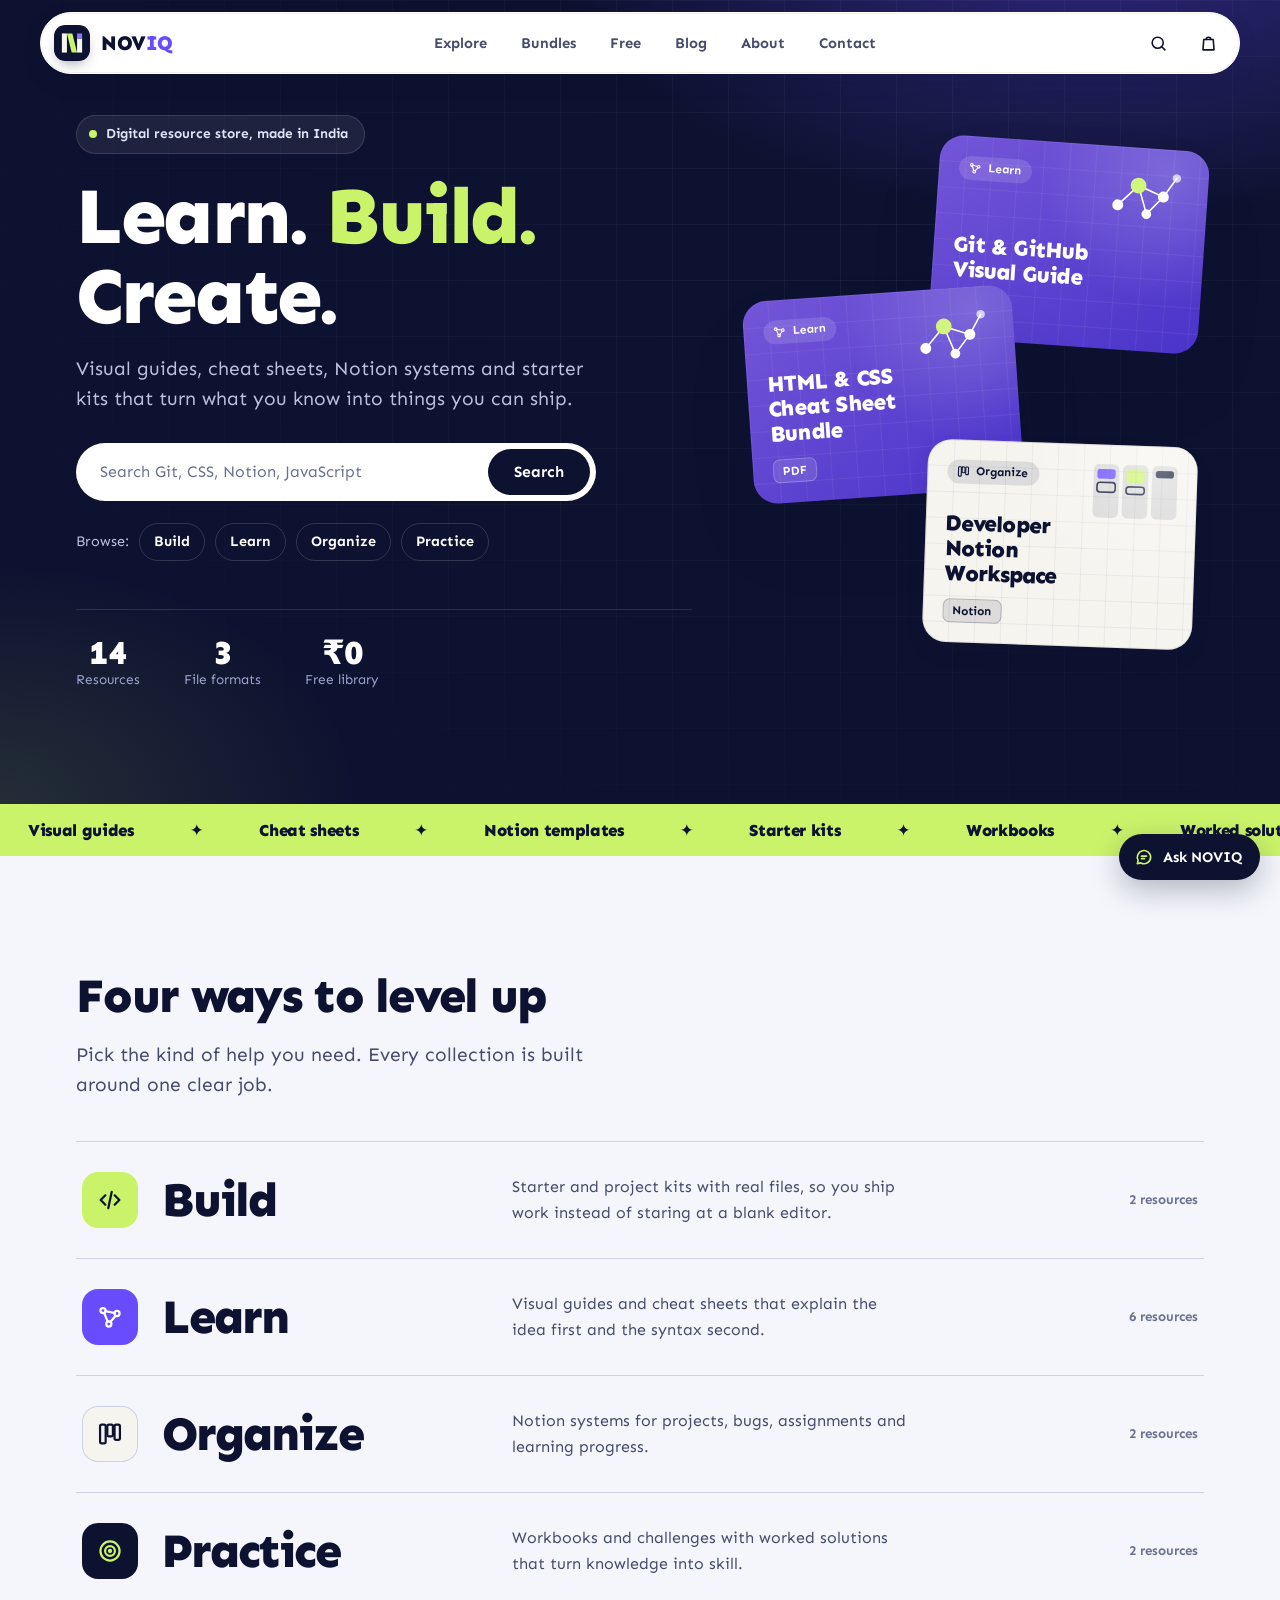
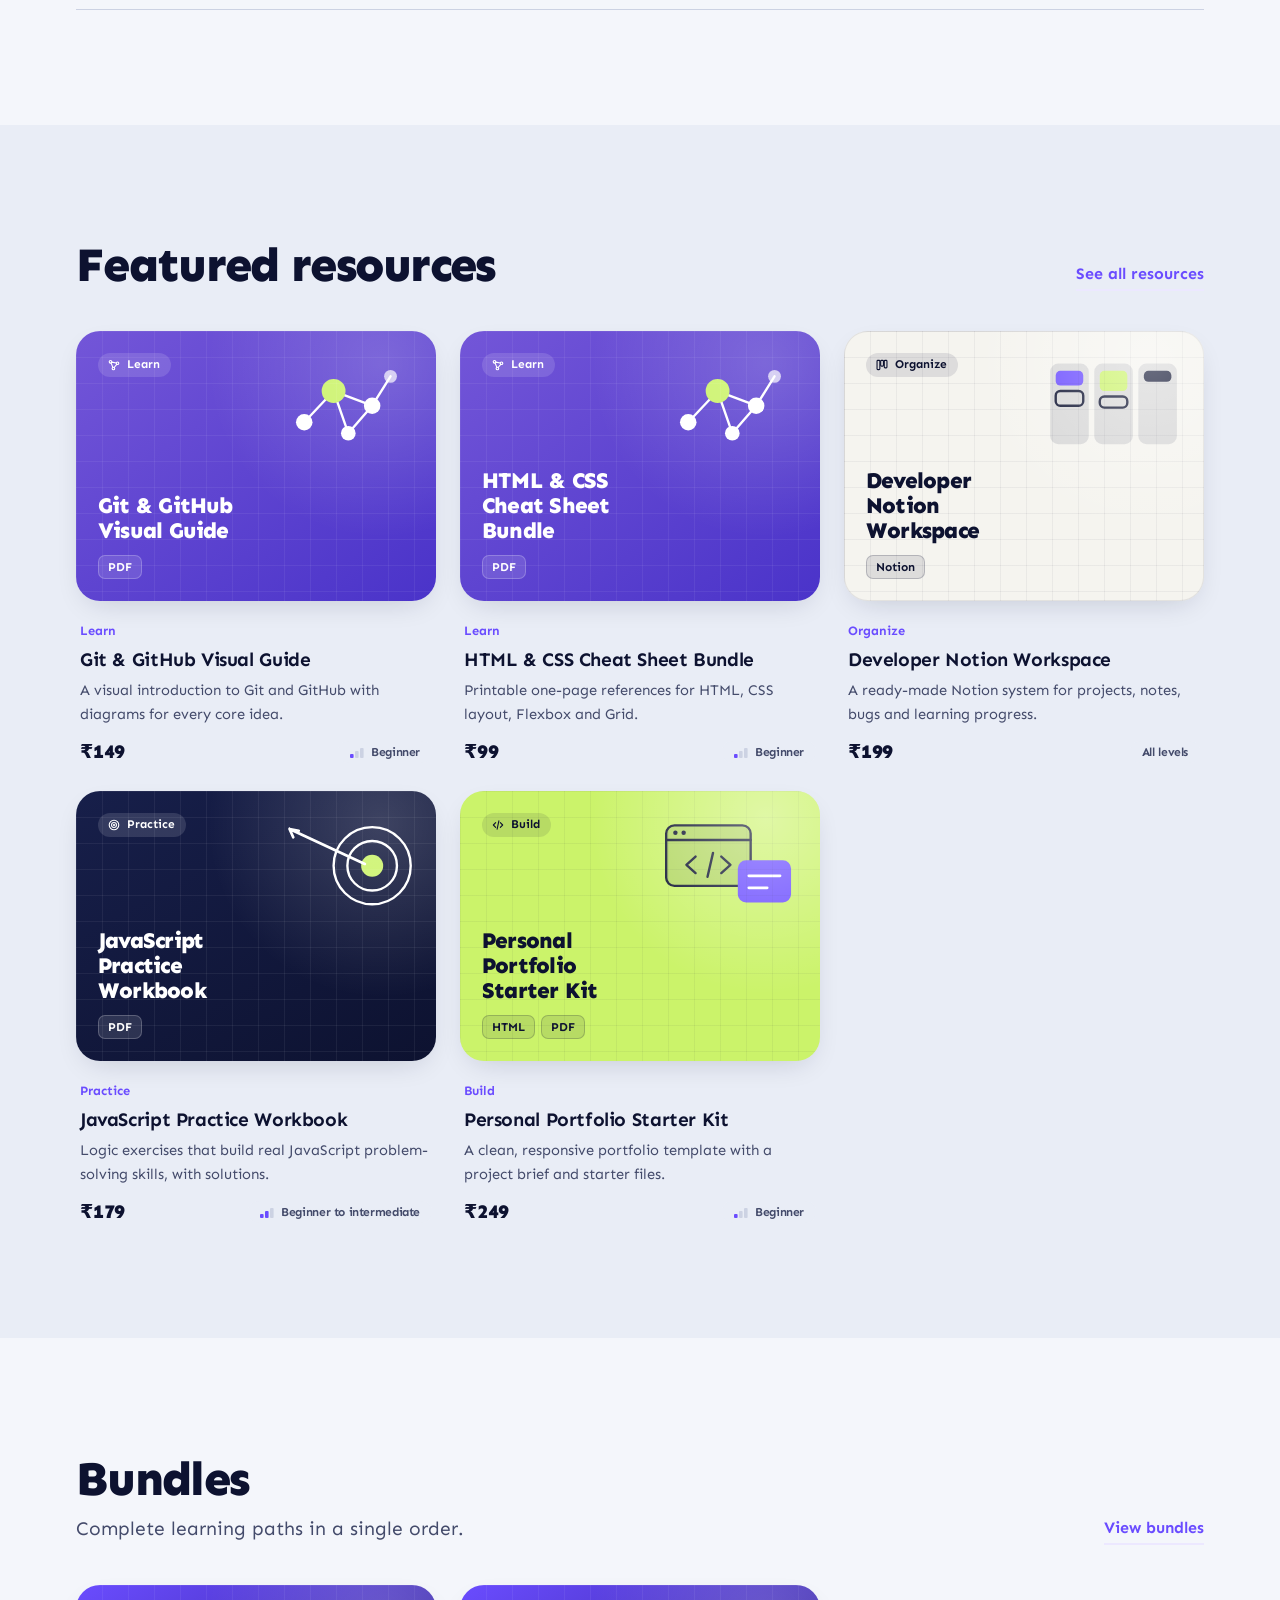
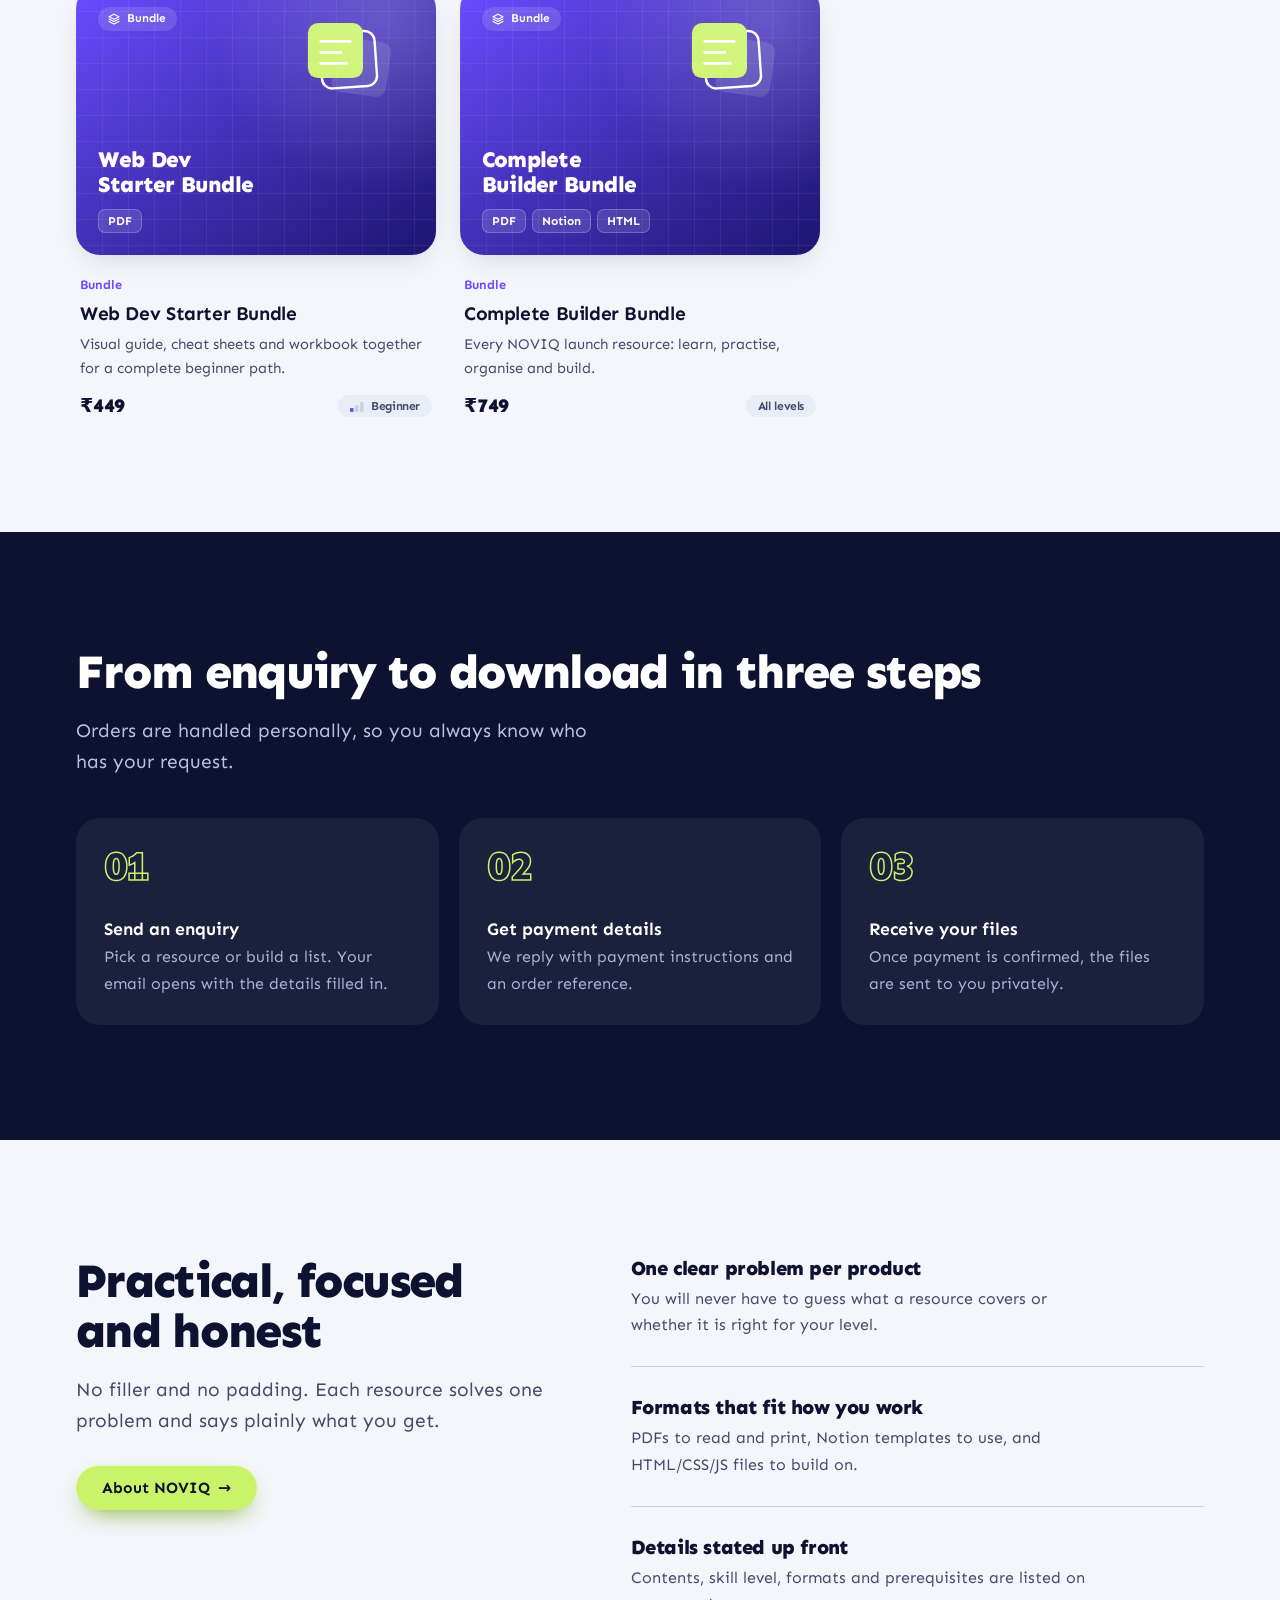
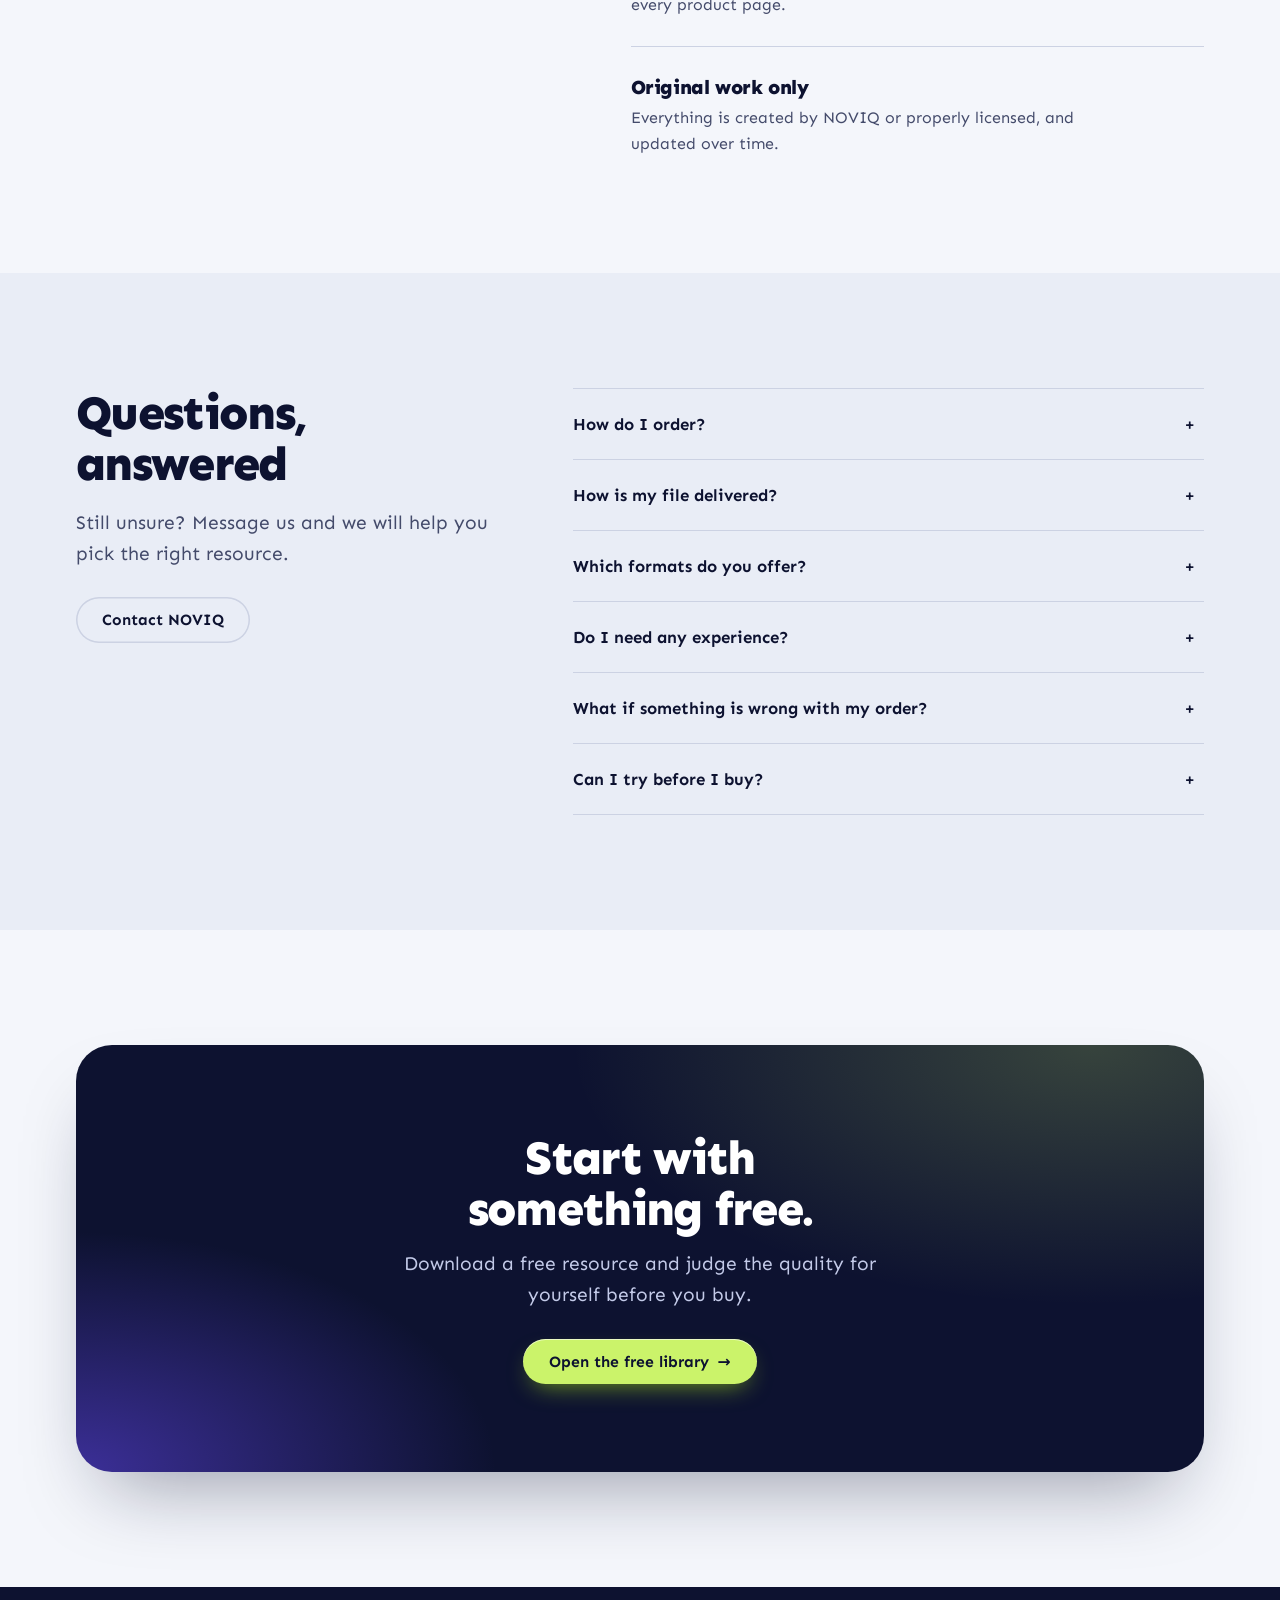
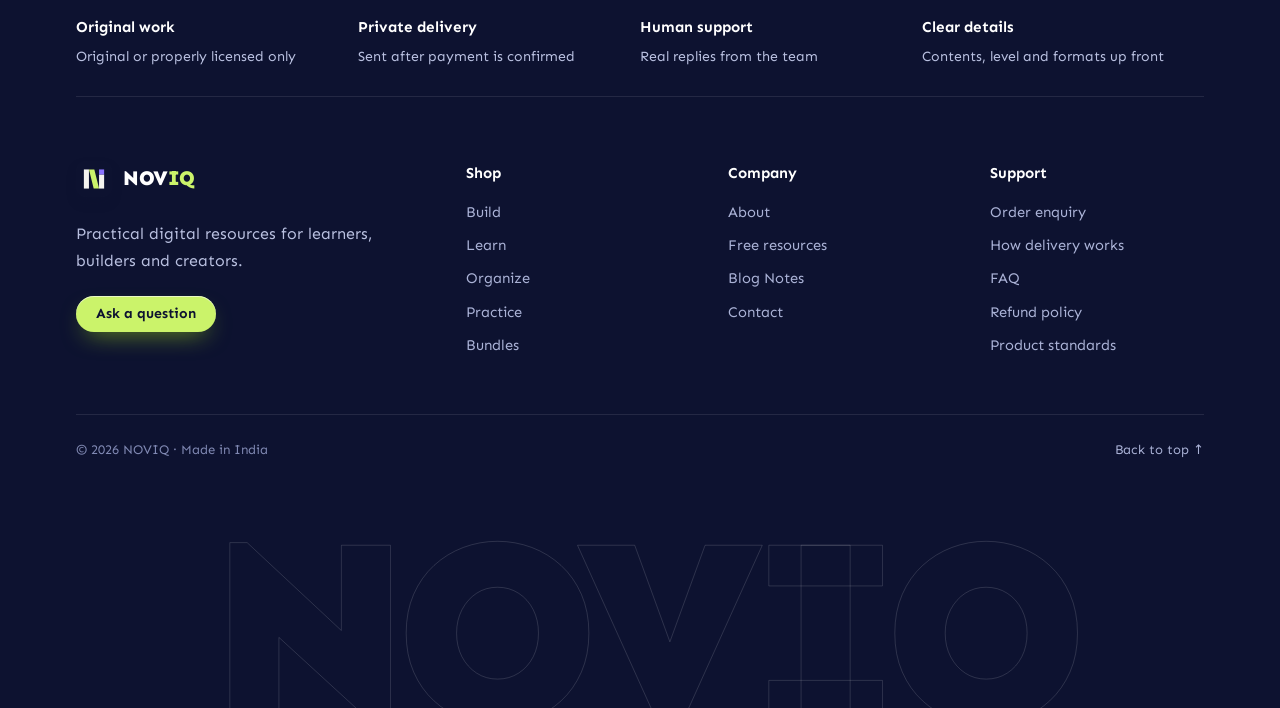
==== commit b5ebf8d4: "Add NOVIQ Bot" ====
--- a/index.html
+++ b/index.html
@@ -24,6 +24,7 @@
     />
     <link rel="stylesheet" href="css/style.css" />
     <link rel="stylesheet" href="css/responsive.css" />
+    <link rel="stylesheet" href="css/chatbot.css" />
   </head>
   <body>
     <div id="hdr"></div>
@@ -272,6 +273,14 @@
               </p>
             </details>
             <details>
+              <summary>What if something is wrong with my order?</summary>
+              <p>
+                We fix or replace faulty files, and refund orders that cannot be
+                delivered or were paid twice. See the
+                <a href="refund.html">refund policy</a> for the details.
+              </p>
+            </details>
+            <details>
               <summary>Can I try before I buy?</summary>
               <p>
                 Yes. The free library has resources you can download without
@@ -324,5 +333,6 @@
         });
       });
     </script>
+      <script src="js/chatbot.js" defer></script>
   </body>
 </html>
--- a/css/chatbot.css
+++ b/css/chatbot.css
@@ -0,0 +1,398 @@
+/* NOVIQ assistant: launcher, panel, messages, result cards. */
+.nq-btn,
+.nq-panel,
+.nq-panel * {
+  box-sizing: border-box;
+}
+.nq-btn {
+  position: fixed;
+  right: 20px;
+  bottom: max(20px, env(safe-area-inset-bottom));
+  z-index: 70;
+  display: inline-flex;
+  align-items: center;
+  gap: 9px;
+  padding: 13px 18px 13px 15px;
+  border: 0;
+  border-radius: 999px;
+  background: var(--navy, #0d1230);
+  color: #fff;
+  font: 700 0.92rem/1 var(--f, system-ui, sans-serif);
+  box-shadow: 0 10px 30px rgba(13, 18, 48, 0.28);
+  cursor: pointer;
+  transition: transform 0.2s ease, box-shadow 0.2s ease;
+}
+.nq-btn svg {
+  color: var(--lime, #cbf36a);
+  flex: none;
+}
+.nq-btn:hover {
+  transform: translateY(-2px);
+  box-shadow: 0 14px 34px rgba(13, 18, 48, 0.34);
+}
+.nq-btn:focus-visible,
+.nq-panel button:focus-visible,
+.nq-panel a:focus-visible,
+.nq-panel input:focus-visible {
+  outline: 3px solid var(--violet, #6a4cff);
+  outline-offset: 2px;
+}
+body.dr .nq-btn,
+body.ct .nq-btn,
+body.nq-open .nq-btn {
+  opacity: 0;
+  pointer-events: none;
+}
+
+.nq-panel {
+  padding: 0;
+  margin: 0;
+  position: fixed;
+  right: 20px;
+  bottom: max(20px, env(safe-area-inset-bottom));
+  z-index: 75;
+  display: flex;
+  flex-direction: column;
+  width: min(392px, calc(100vw - 24px));
+  height: min(620px, calc(100dvh - 40px));
+  background: var(--paper, #fff);
+  color: var(--ink, #0d1230);
+  border: 1px solid var(--line, #e1e5f0);
+  border-radius: 22px;
+  box-shadow: 0 24px 60px rgba(13, 18, 48, 0.3);
+  overflow: hidden;
+  font: 400 0.93rem/1.5 var(--f, system-ui, sans-serif);
+  animation: nq-in 0.2s ease;
+}
+.nq-panel[hidden] {
+  display: none;
+}
+@keyframes nq-in {
+  from {
+    opacity: 0;
+    transform: translateY(12px) scale(0.98);
+  }
+}
+
+.nq-head {
+  display: flex;
+  align-items: center;
+  gap: 12px;
+  padding: 14px 14px 14px 16px;
+  background: var(--navy, #0d1230);
+  color: #fff;
+}
+.nq-av {
+  display: grid;
+  place-items: center;
+  width: 38px;
+  height: 38px;
+  border-radius: 12px;
+  background: var(--lime, #cbf36a);
+  color: var(--navy, #0d1230);
+  font-weight: 800;
+  flex: none;
+}
+.nq-head div:nth-child(2) {
+  flex: 1;
+  min-width: 0;
+  line-height: 1.25;
+}
+.nq-head b {
+  display: block;
+  font-size: 0.98rem;
+}
+.nq-head small {
+  color: rgba(255, 255, 255, 0.72);
+  font-size: 0.78rem;
+}
+.nq-x {
+  width: 34px;
+  height: 34px;
+  border: 0;
+  border-radius: 10px;
+  background: rgba(255, 255, 255, 0.12);
+  color: #fff;
+  font-size: 1.3rem;
+  line-height: 1;
+  cursor: pointer;
+}
+.nq-x:hover {
+  background: rgba(255, 255, 255, 0.22);
+}
+
+.nq-log {
+  flex: 1;
+  overflow-y: auto;
+  padding: 16px 14px 8px;
+  display: flex;
+  flex-direction: column;
+  gap: 12px;
+  background: var(--bg, #f4f6fb);
+  overscroll-behavior: contain;
+}
+.nq-m {
+  display: flex;
+  flex-direction: column;
+  gap: 8px;
+  max-width: 94%;
+}
+.nq-m.nq-user {
+  align-self: flex-end;
+  align-items: flex-end;
+}
+.nq-bub {
+  padding: 10px 14px;
+  border-radius: 16px;
+  word-wrap: break-word;
+  overflow-wrap: anywhere;
+}
+.nq-bot .nq-bub {
+  background: var(--paper, #fff);
+  border: 1px solid var(--line, #e1e5f0);
+  border-top-left-radius: 5px;
+}
+.nq-user .nq-bub {
+  background: var(--navy, #0d1230);
+  color: #fff;
+  border-top-right-radius: 5px;
+}
+.nq-bub p {
+  margin: 0;
+}
+.nq-bub p + p {
+  margin-top: 8px;
+}
+.nq-bub a {
+  color: var(--violet, #6a4cff);
+  font-weight: 700;
+  text-decoration: underline;
+  text-underline-offset: 3px;
+}
+.nq-bub ul {
+  margin: 8px 0 0;
+  padding-left: 1.1em;
+}
+
+.nq-typing {
+  display: inline-flex;
+  gap: 4px;
+  padding: 14px 16px;
+}
+.nq-typing i {
+  width: 7px;
+  height: 7px;
+  border-radius: 50%;
+  background: var(--ink3, #6b7290);
+  animation: nq-dot 1s infinite ease-in-out;
+}
+.nq-typing i:nth-child(2) {
+  animation-delay: 0.15s;
+}
+.nq-typing i:nth-child(3) {
+  animation-delay: 0.3s;
+}
+@keyframes nq-dot {
+  0%,
+  80%,
+  100% {
+    opacity: 0.3;
+    transform: translateY(0);
+  }
+  40% {
+    opacity: 1;
+    transform: translateY(-3px);
+  }
+}
+
+/* result cards */
+.nq-cards {
+  display: grid;
+  gap: 8px;
+}
+.nq-card {
+  background: var(--paper, #fff);
+  border: 1px solid var(--line, #e1e5f0);
+  border-radius: 14px;
+  overflow: hidden;
+  transition: border-color 0.15s ease, box-shadow 0.15s ease;
+}
+.nq-card:hover {
+  border-color: var(--violet, #6a4cff);
+  box-shadow: 0 6px 18px rgba(106, 76, 255, 0.12);
+}
+.nq-main {
+  display: grid;
+  gap: 3px;
+  padding: 11px 13px 10px;
+  color: inherit;
+  text-decoration: none;
+}
+.nq-main small {
+  font-size: 0.7rem;
+  font-weight: 800;
+  letter-spacing: 0.06em;
+  text-transform: uppercase;
+  color: var(--violet, #6a4cff);
+}
+.nq-main b {
+  font-size: 0.95rem;
+  line-height: 1.3;
+}
+.nq-main span {
+  color: var(--ink2, #444b6b);
+  font-size: 0.82rem;
+  line-height: 1.4;
+}
+.nq-main em {
+  font-style: normal;
+  font-size: 0.78rem;
+  font-weight: 700;
+  color: var(--ink, #0d1230);
+}
+.nq-note .nq-main small {
+  color: #4b7a00;
+}
+.nq-acts {
+  display: flex;
+  gap: 8px;
+  padding: 0 13px 12px;
+}
+.nq-act {
+  padding: 7px 12px;
+  border: 1.5px solid var(--navy, #0d1230);
+  border-radius: 999px;
+  background: var(--navy, #0d1230);
+  color: #fff;
+  font: 700 0.78rem/1 var(--f, inherit);
+  text-decoration: none;
+  cursor: pointer;
+}
+.nq-act.ghost {
+  background: transparent;
+  color: var(--navy, #0d1230);
+}
+.nq-act:hover {
+  background: var(--violet, #6a4cff);
+  border-color: var(--violet, #6a4cff);
+  color: #fff;
+}
+.nq-act.added {
+  background: var(--lime, #cbf36a);
+  border-color: var(--lime, #cbf36a);
+  color: var(--navy, #0d1230);
+}
+
+/* suggestion chips */
+.nq-chips {
+  display: flex;
+  gap: 8px;
+  padding: 8px 14px 10px;
+  overflow-x: auto;
+  scrollbar-width: none;
+  background: var(--bg, #f4f6fb);
+}
+.nq-chips::-webkit-scrollbar {
+  display: none;
+}
+.nq-chips:empty {
+  display: none;
+}
+.nq-chip {
+  flex: none;
+  padding: 7px 13px;
+  border: 1.5px solid var(--line2, #ccd2e3);
+  border-radius: 999px;
+  background: var(--paper, #fff);
+  color: var(--ink, #0d1230);
+  font: 700 0.8rem/1 var(--f, inherit);
+  text-decoration: none;
+  white-space: nowrap;
+  cursor: pointer;
+}
+.nq-chip:hover {
+  border-color: var(--violet, #6a4cff);
+  color: var(--violet, #6a4cff);
+}
+
+.nq-form {
+  display: flex;
+  gap: 8px;
+  padding: 10px 12px;
+  border-top: 1px solid var(--line, #e1e5f0);
+  background: var(--paper, #fff);
+}
+.nq-form input {
+  flex: 1;
+  min-width: 0;
+  padding: 11px 14px;
+  border: 1.5px solid var(--line2, #ccd2e3);
+  border-radius: 999px;
+  background: var(--bg, #f4f6fb);
+  color: var(--ink, #0d1230);
+  font: 400 16px/1.2 var(--f, inherit); /* 16px stops iOS zoom on focus */
+}
+.nq-form button {
+  width: 44px;
+  height: 44px;
+  flex: none;
+  border: 0;
+  border-radius: 50%;
+  background: var(--lime, #cbf36a);
+  color: var(--navy, #0d1230);
+  font-size: 1.1rem;
+  font-weight: 800;
+  cursor: pointer;
+}
+.nq-form button:hover {
+  background: var(--lime2, #9fd13c);
+}
+.nq-foot {
+  margin: 0;
+  padding: 0 14px 10px;
+  background: var(--paper, #fff);
+  color: var(--ink3, #6b7290);
+  font-size: 0.72rem;
+  text-align: center;
+}
+.nq-foot button {
+  padding: 0;
+  border: 0;
+  background: none;
+  color: var(--violet, #6a4cff);
+  font: inherit;
+  font-weight: 700;
+  text-decoration: underline;
+  cursor: pointer;
+}
+
+@media (max-width: 760px) {
+  body.has-buybar .nq-btn {
+    bottom: calc(84px + env(safe-area-inset-bottom));
+  }
+}
+@media (max-width: 560px) {
+  .nq-btn span {
+    display: none;
+  }
+  .nq-btn {
+    padding: 14px;
+  }
+  .nq-panel {
+    right: 0;
+    left: 0;
+    bottom: 0;
+    width: 100%;
+    height: min(88dvh, 680px);
+    border-radius: 22px 22px 0 0;
+  }
+}
+@media (prefers-reduced-motion: reduce) {
+  .nq-panel,
+  .nq-typing i {
+    animation: none;
+  }
+  .nq-btn {
+    transition: none;
+  }
+}
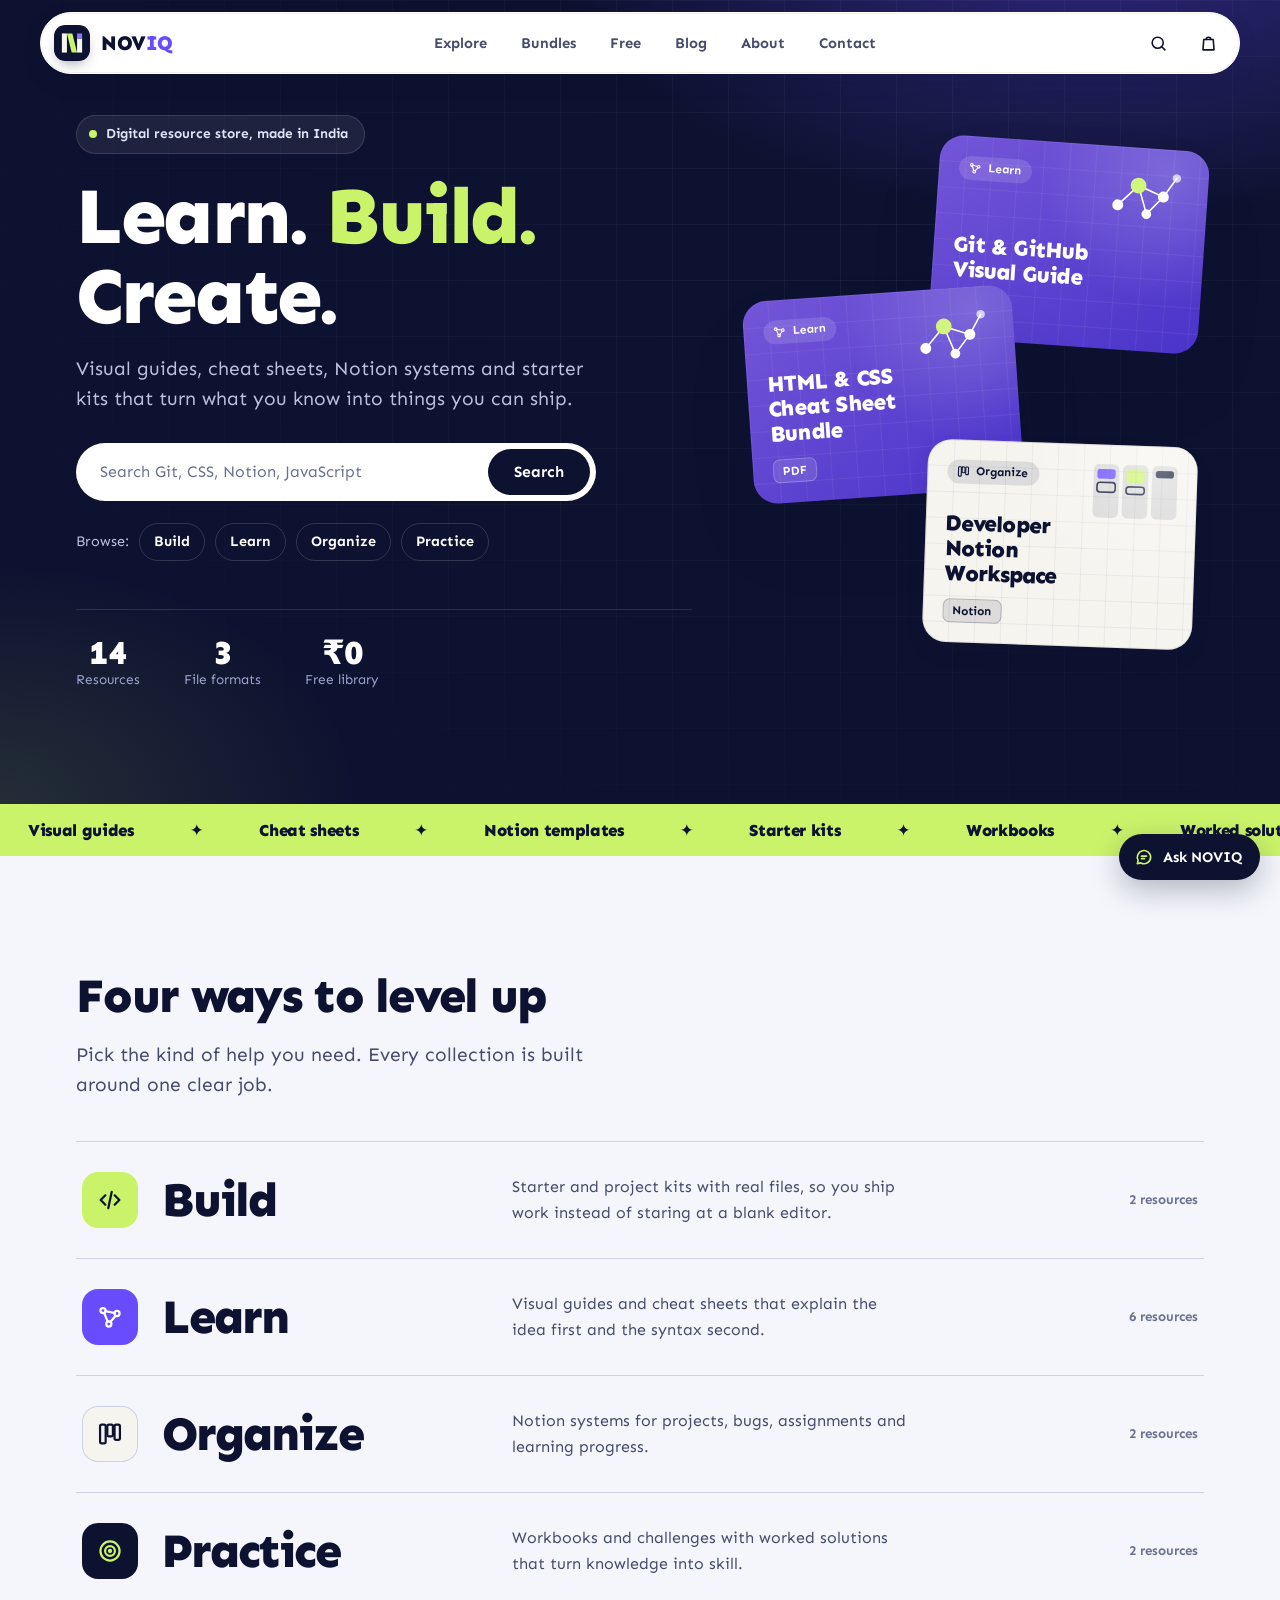
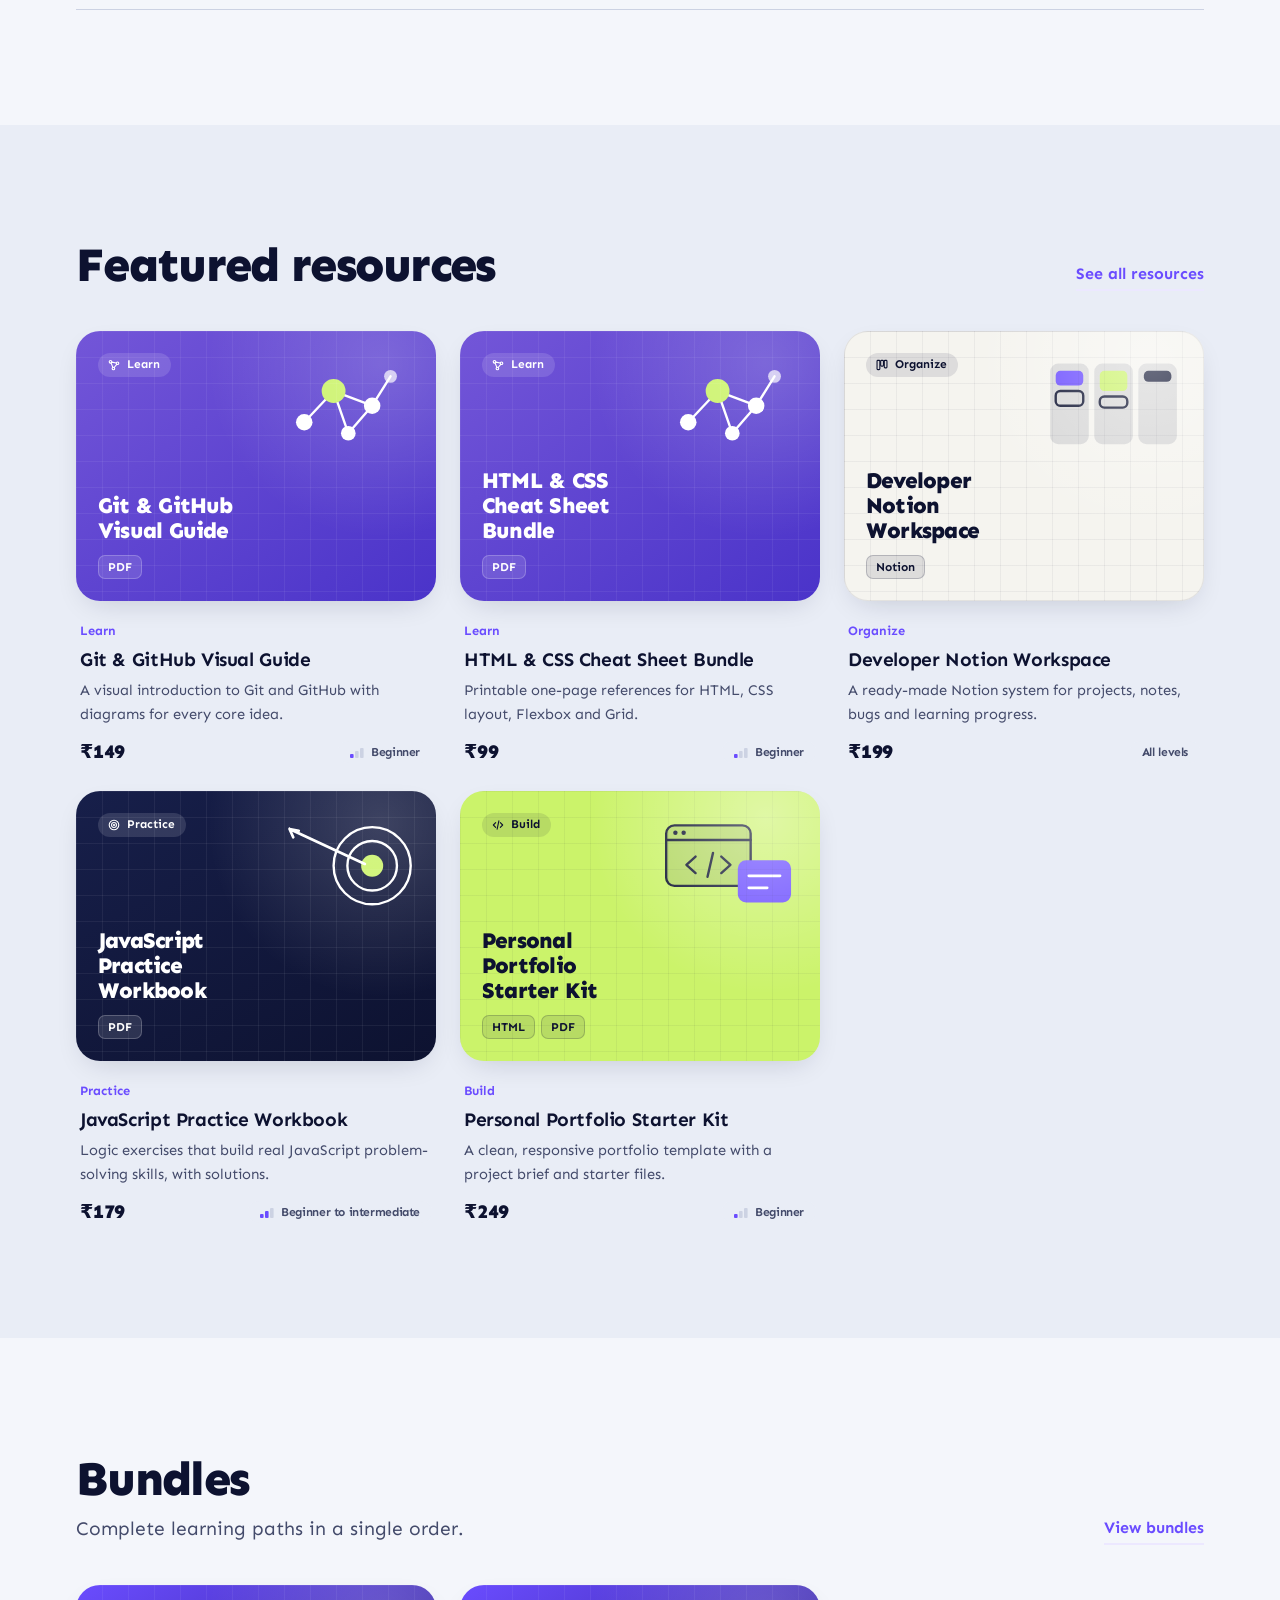
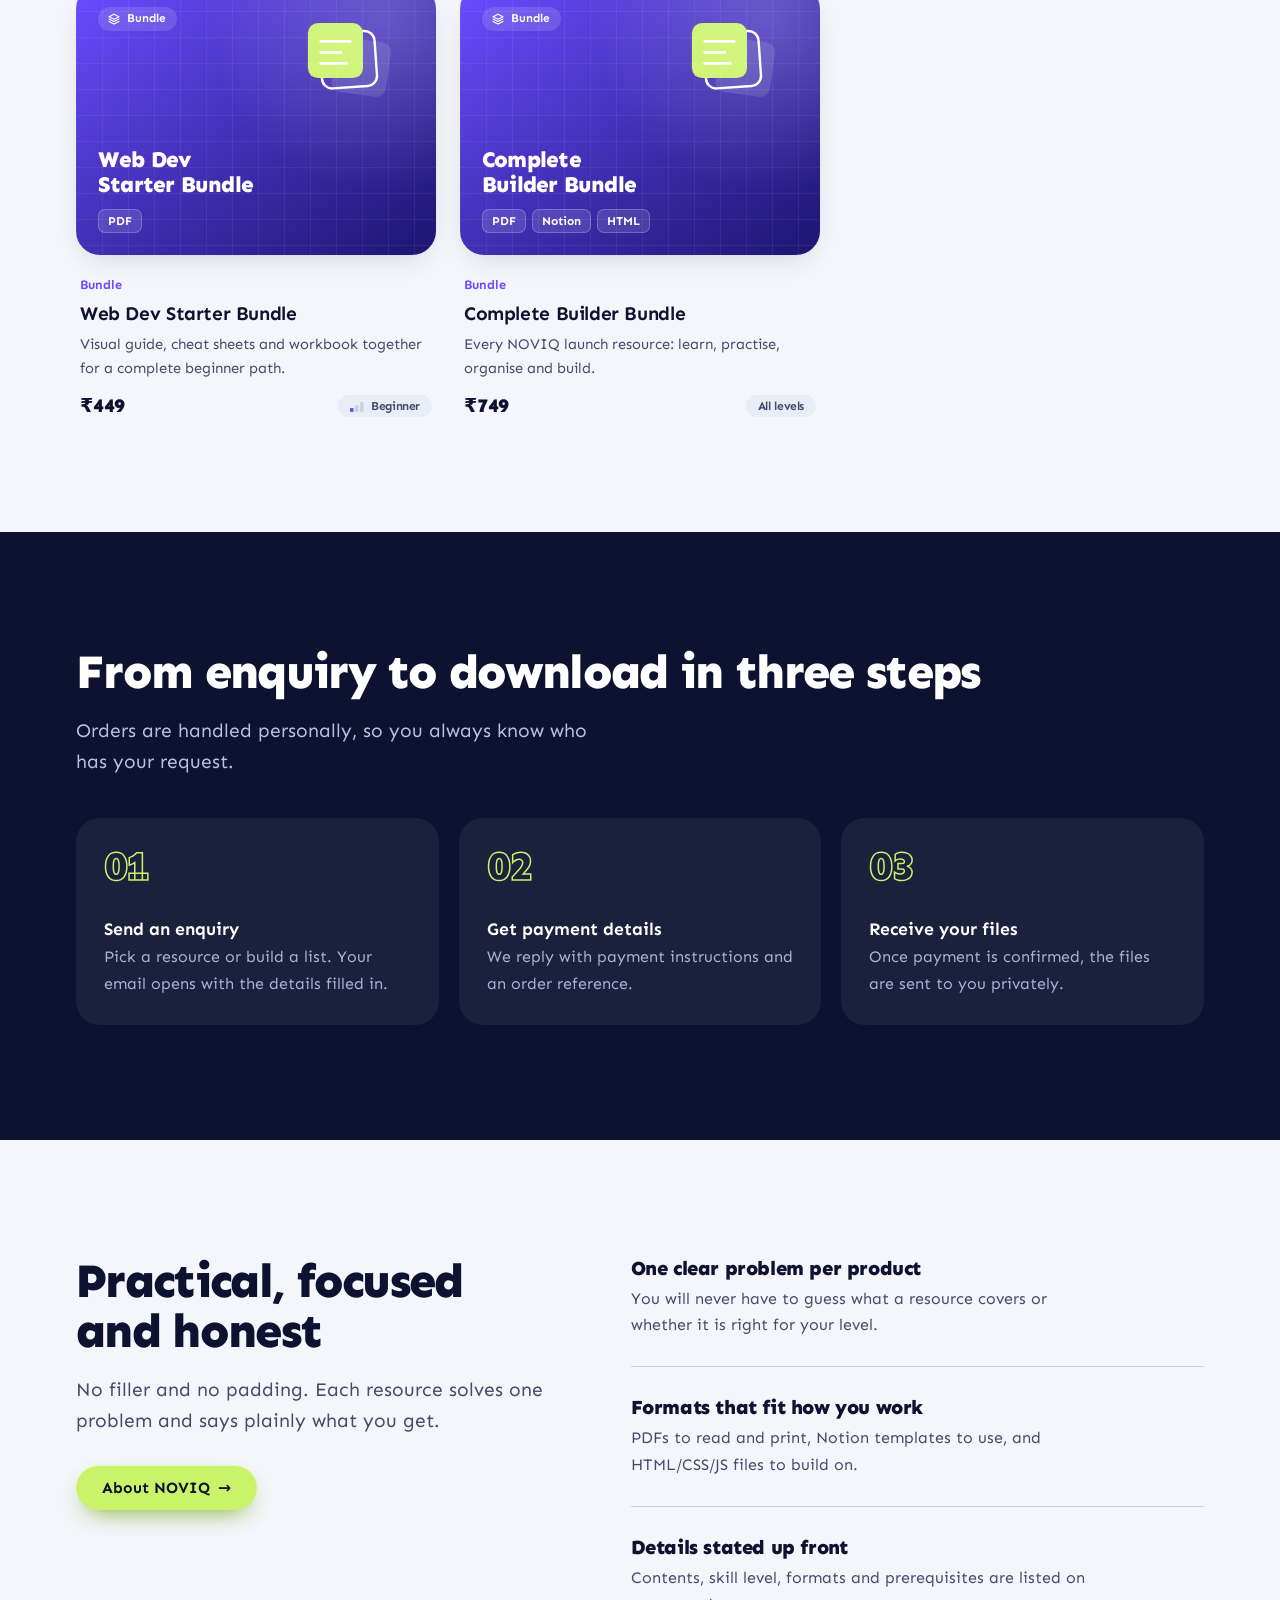
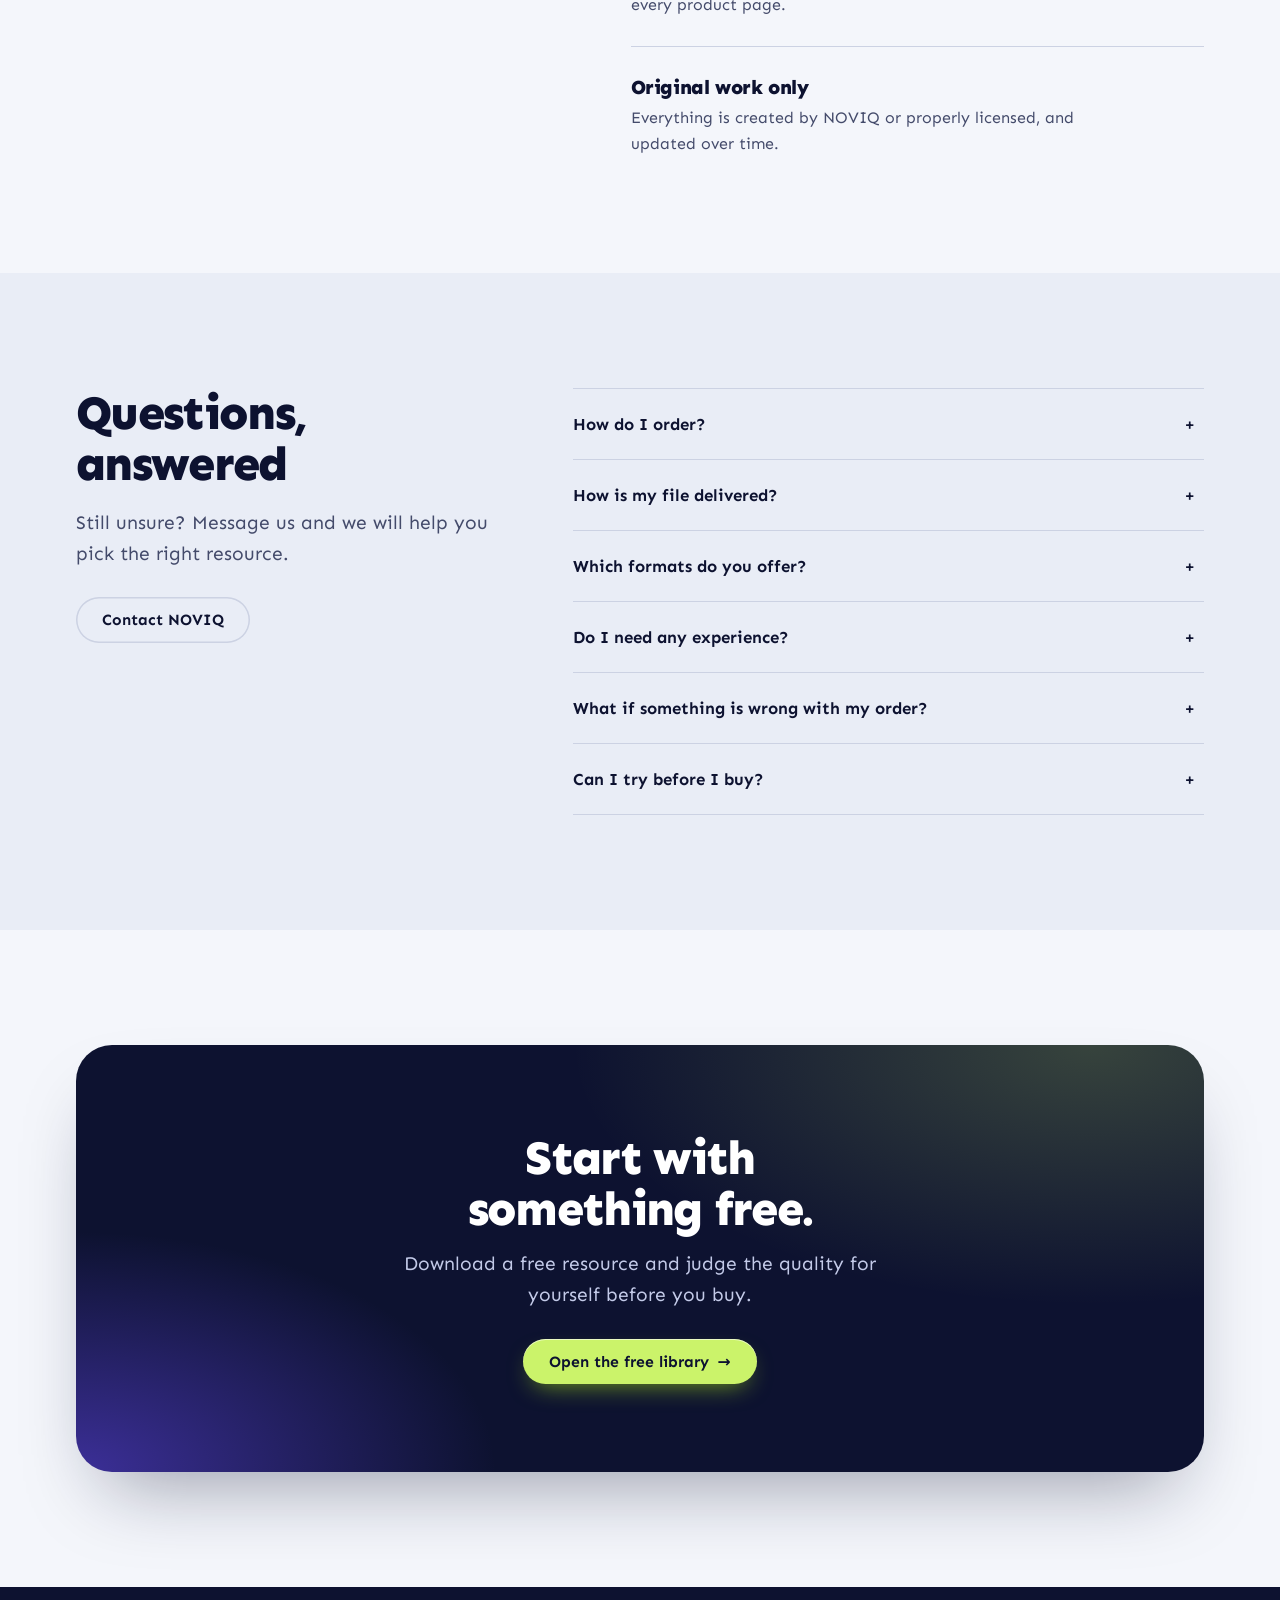
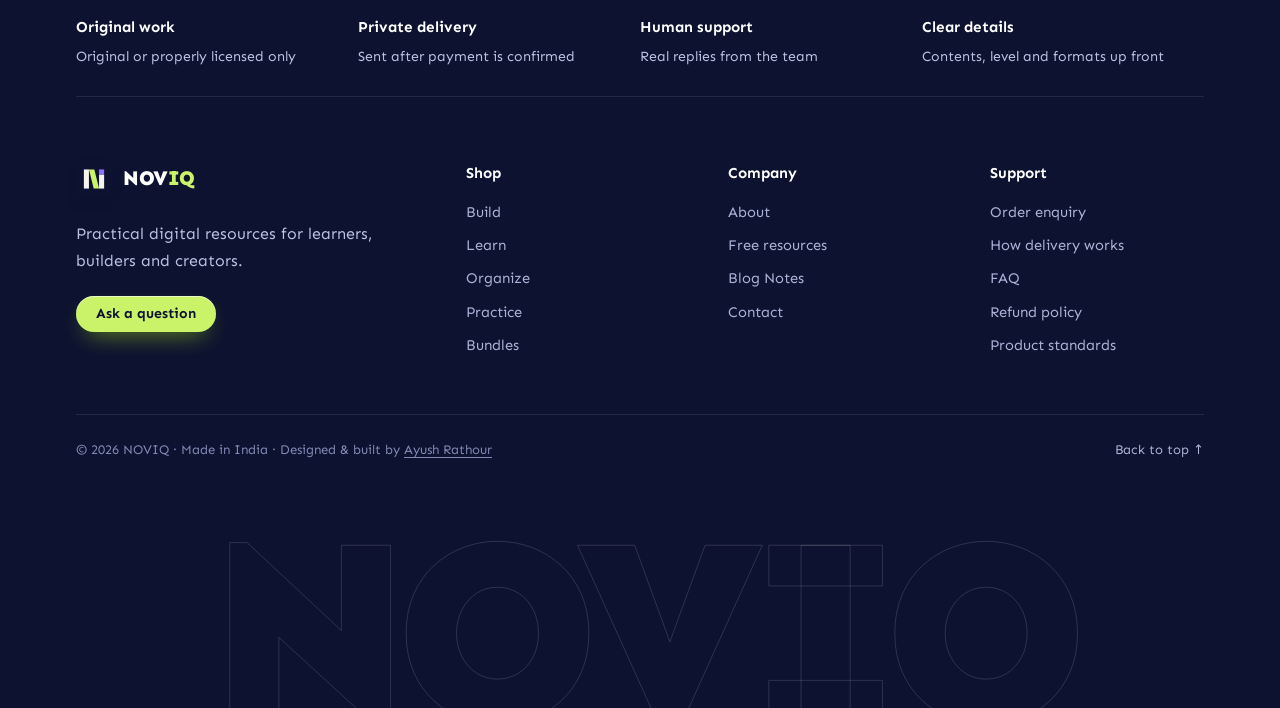
==== commit 3f0ac3a1: "Add Credit" ====
--- a/index.html
+++ b/index.html
@@ -3,6 +3,7 @@
   <head>
     <meta charset="utf-8" />
     <meta name="viewport" content="width=device-width,initial-scale=1" />
+    <meta name="author" content="Ayush Rathour" />
     <meta name="theme-color" content="#0d1230" />
     <meta property="og:site_name" content="NOVIQ" />
     <meta property="og:type" content="website" />
@@ -25,6 +26,20 @@
     <link rel="stylesheet" href="css/style.css" />
     <link rel="stylesheet" href="css/responsive.css" />
     <link rel="stylesheet" href="css/chatbot.css" />
+    <script type="application/ld+json">
+      {
+        "@context": "https://schema.org",
+        "@type": "Organization",
+        "name": "NOVIQ",
+        "description": "Visual guides, cheat sheets, Notion templates and starter kits for learners, builders and creators.",
+        "founder": {
+          "@type": "Person",
+          "name": "Ayush Rathour",
+          "url": "https://ayushrathour.pages.dev/",
+          "sameAs": ["https://github.com/ayush-rathour"]
+        }
+      }
+    </script>
   </head>
   <body>
     <div id="hdr"></div>
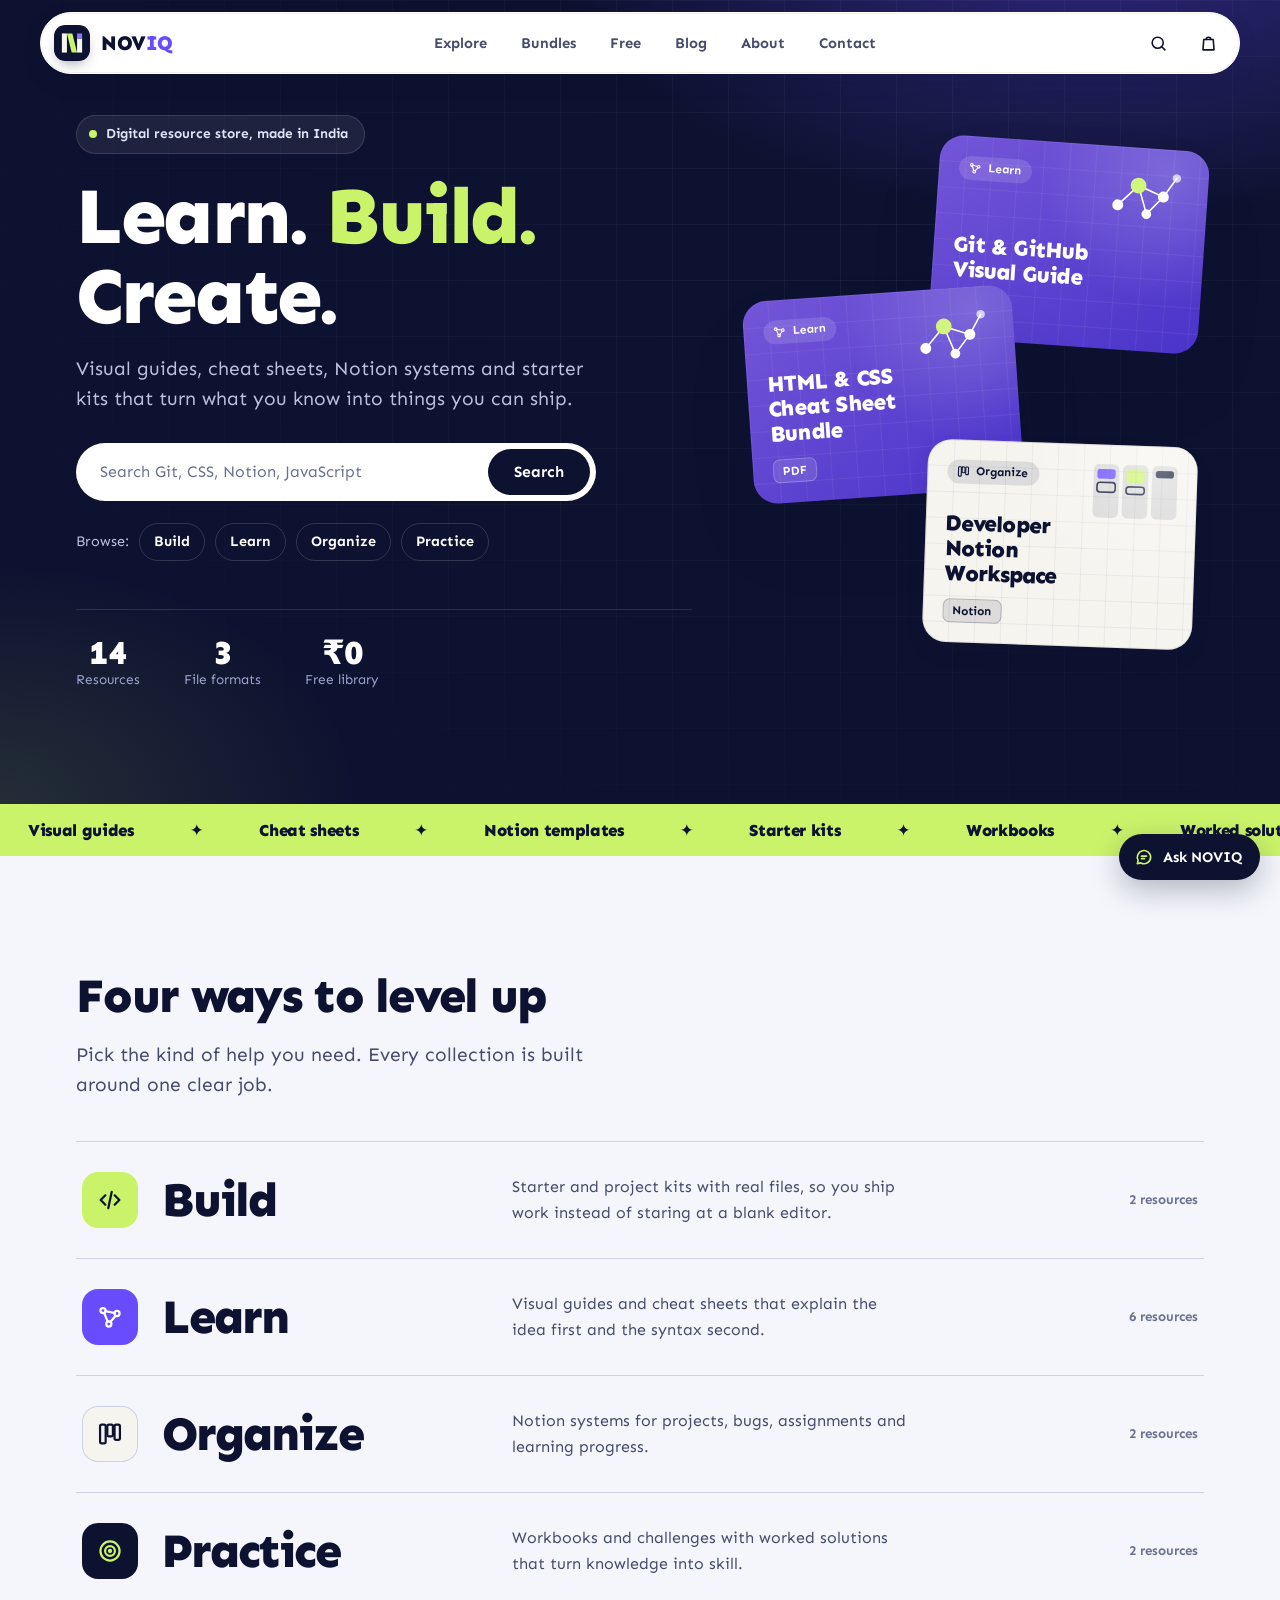
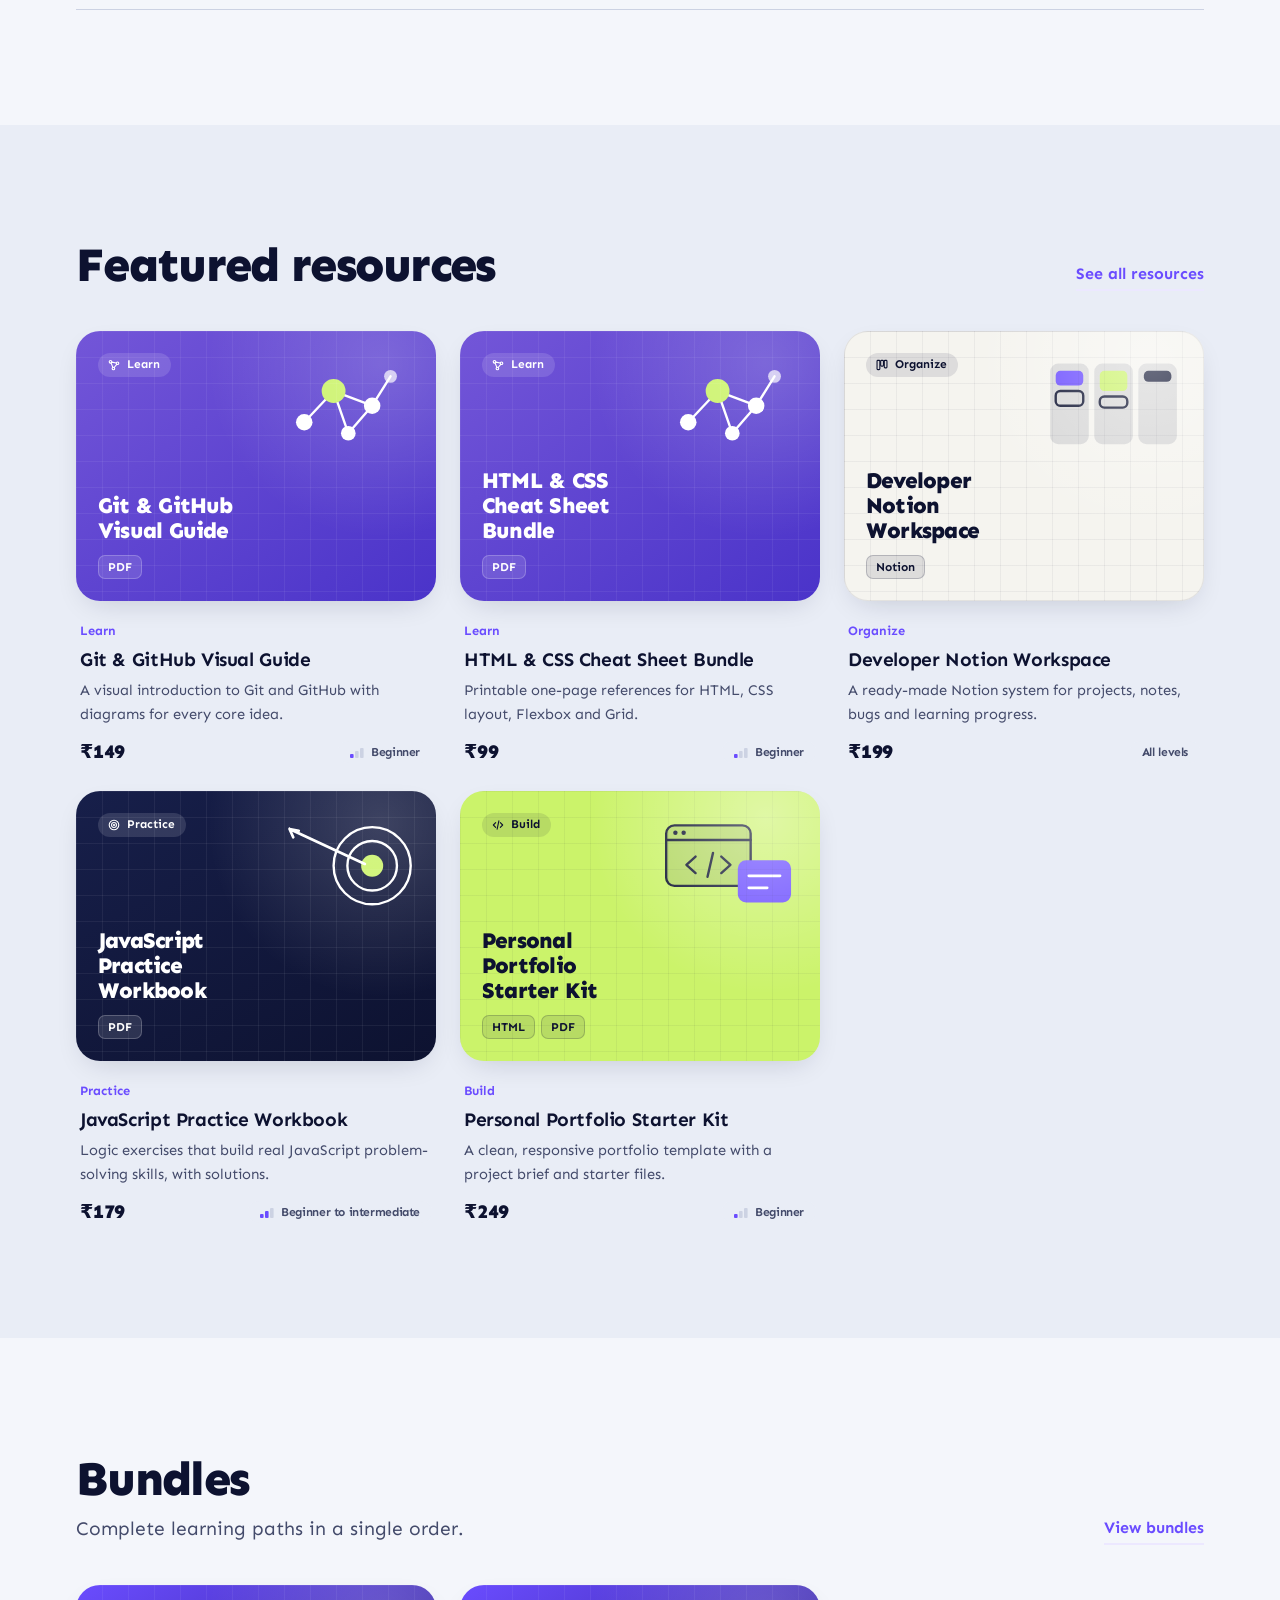
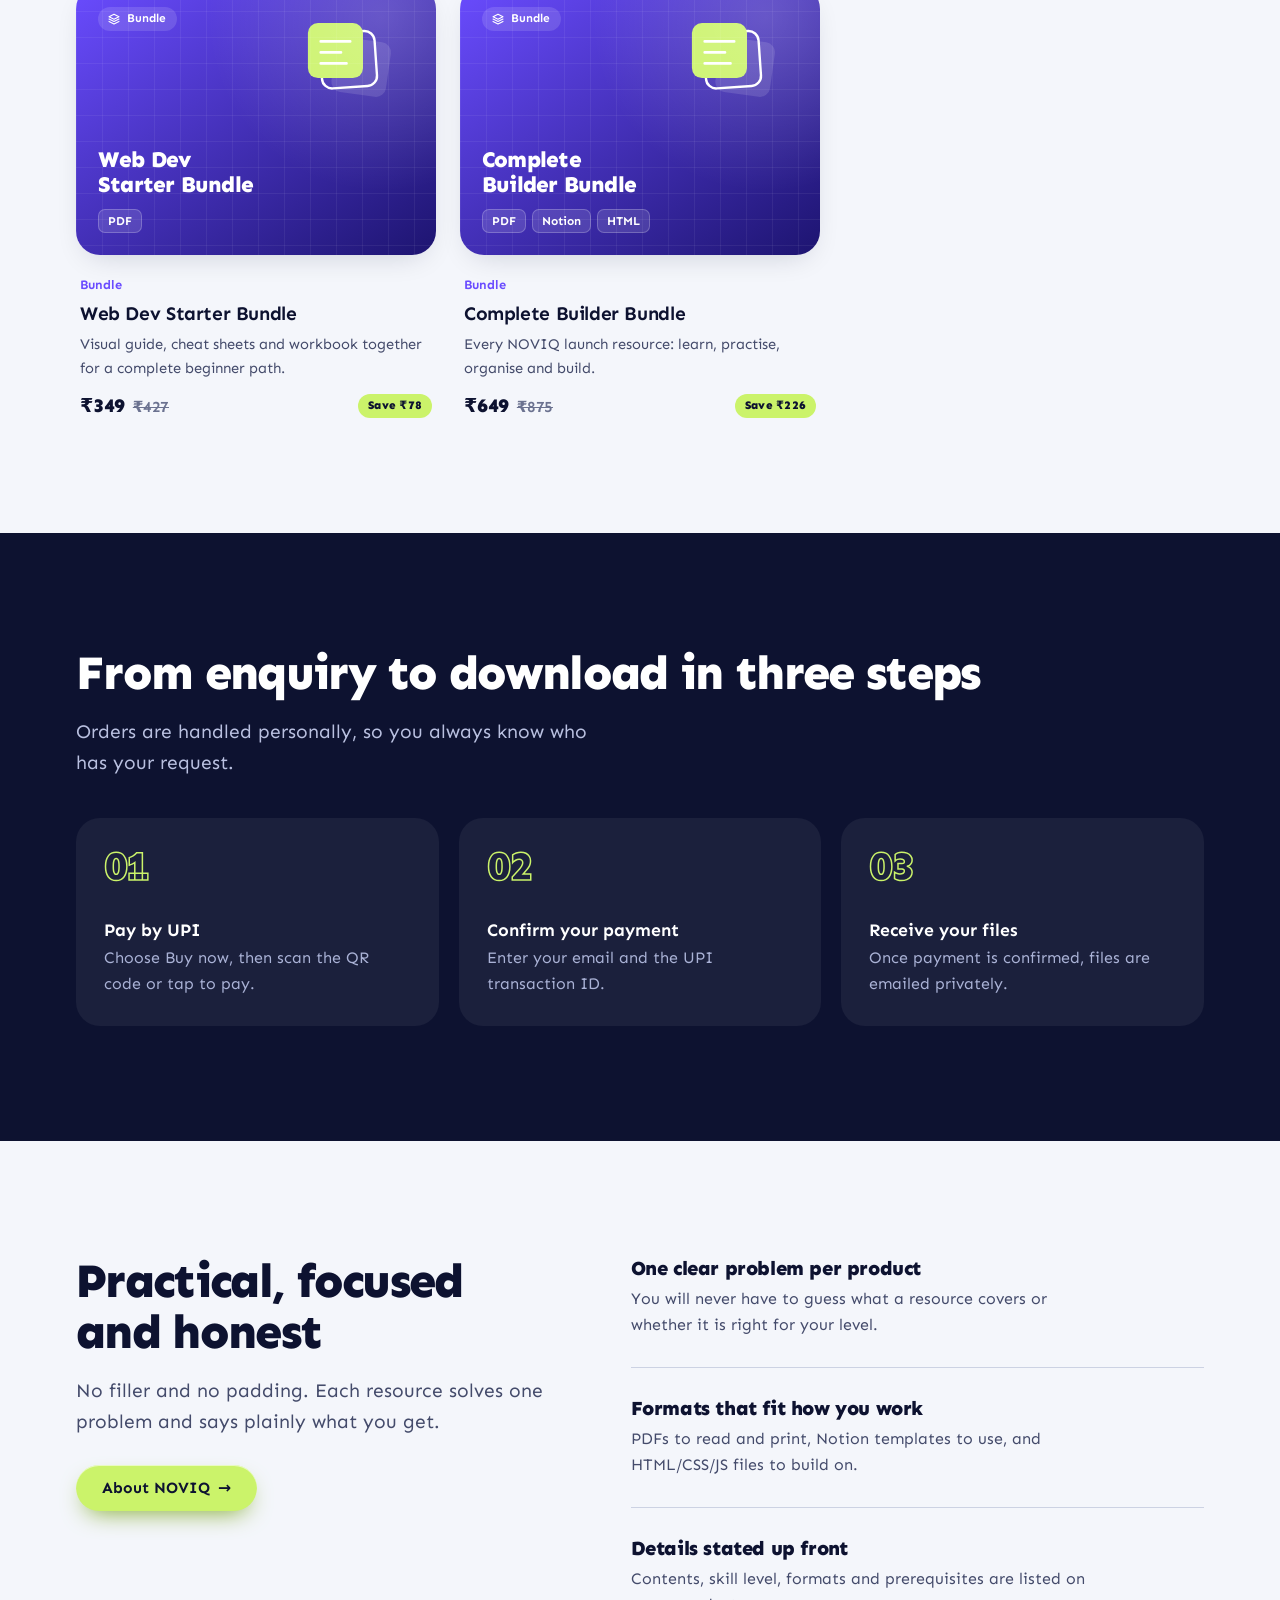
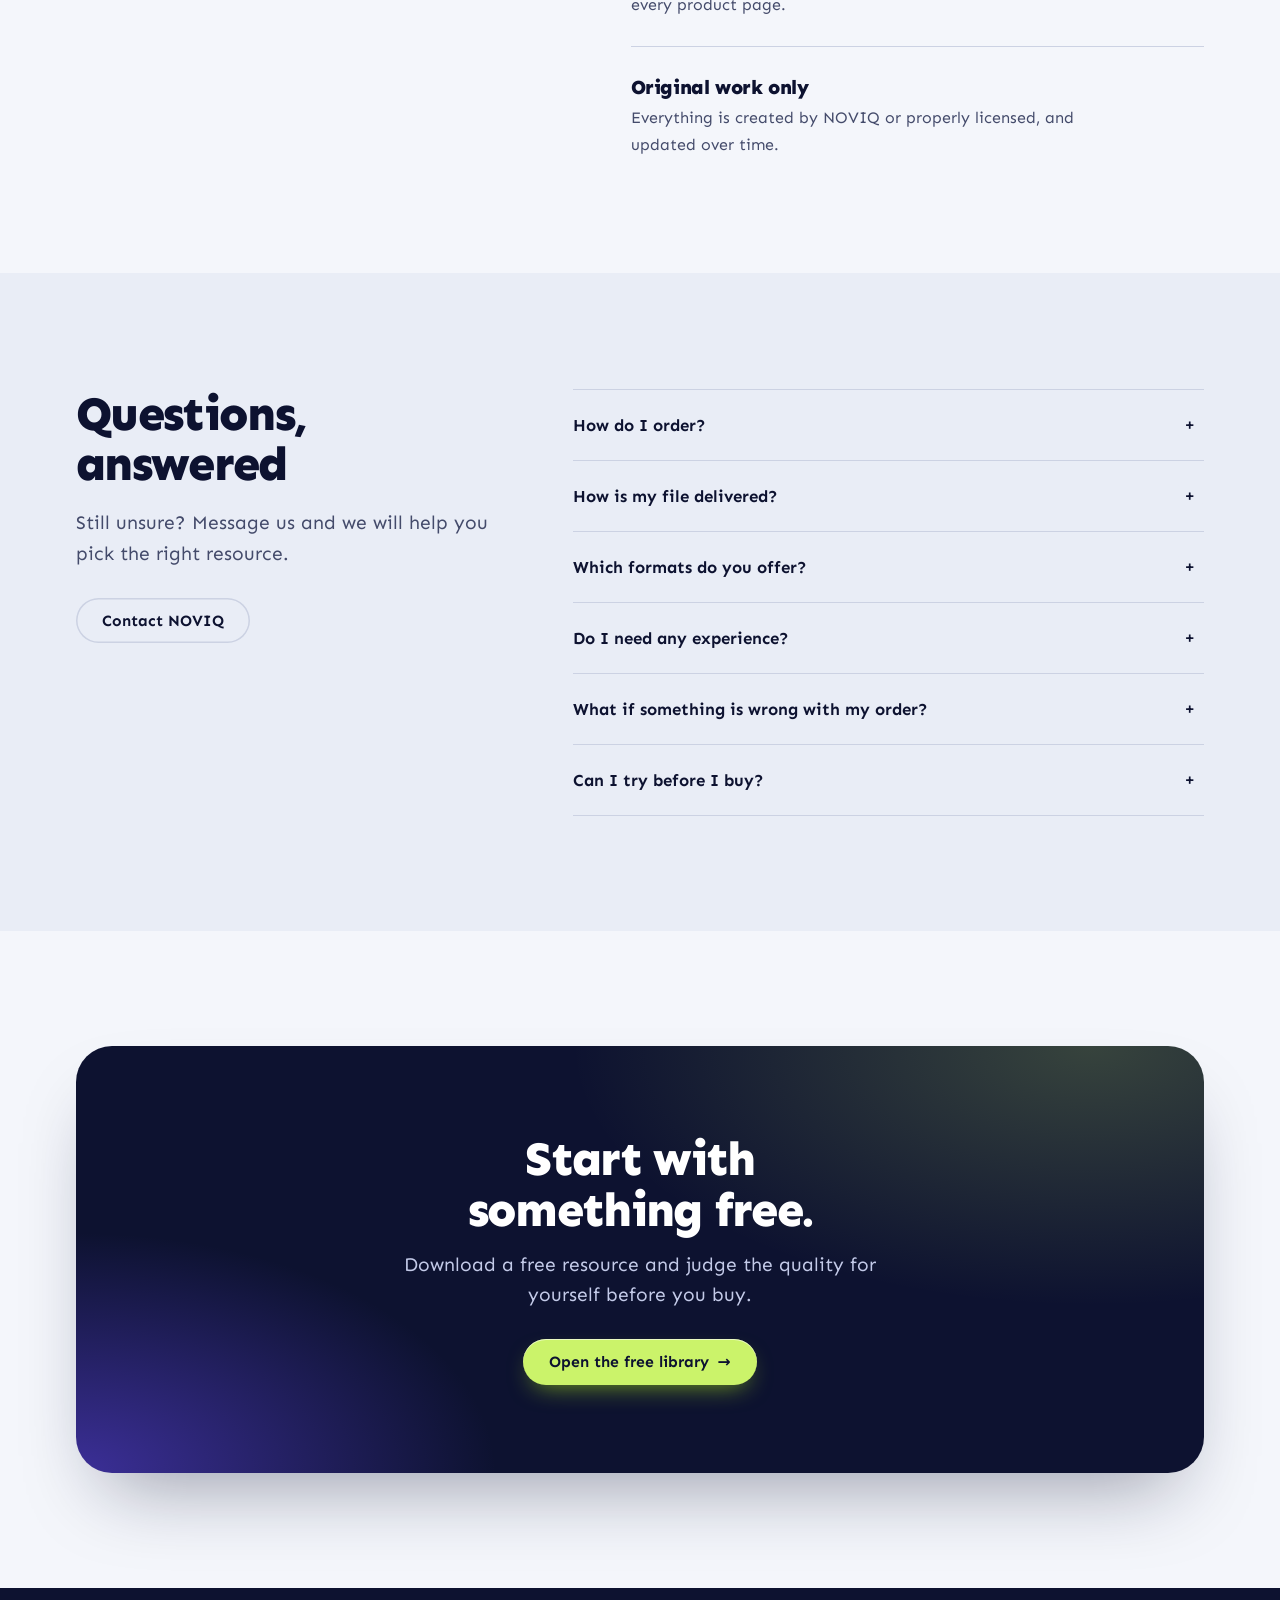
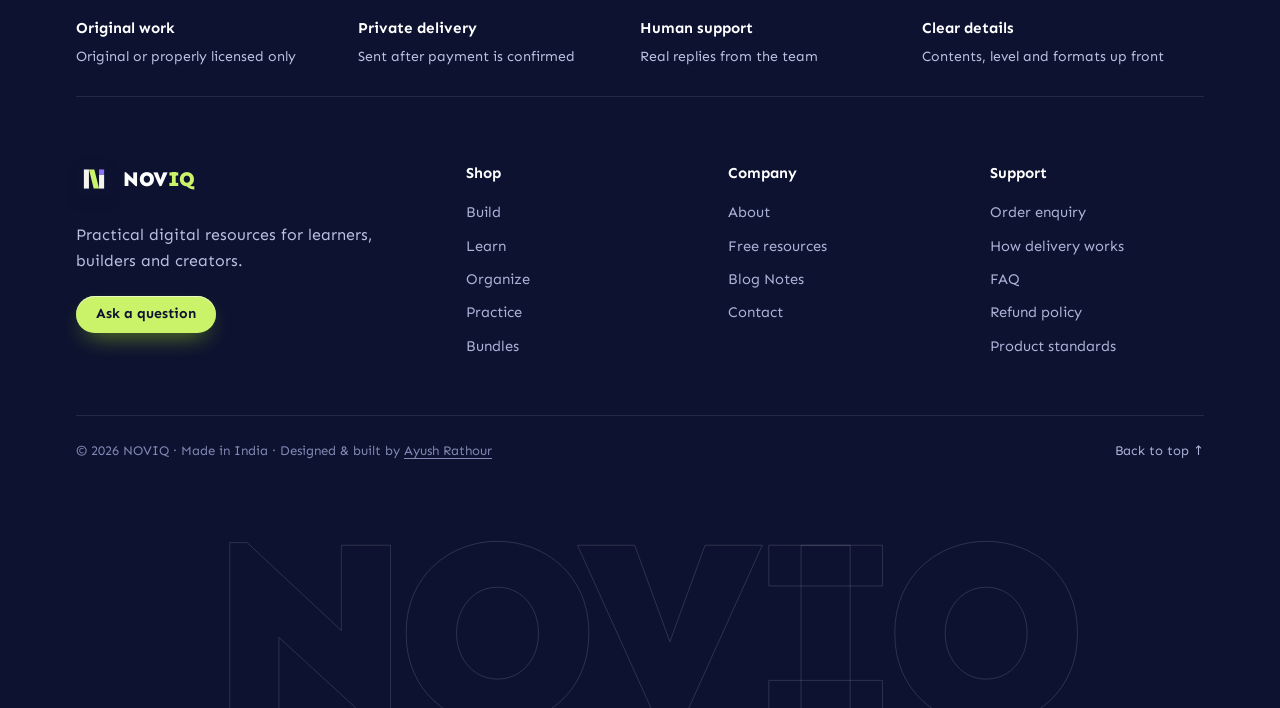
==== commit 7dbbaf7f: "Add UPI Payment" ====
--- a/index.html
+++ b/index.html
@@ -35,7 +35,7 @@
         "founder": {
           "@type": "Person",
           "name": "Ayush Rathour",
-          "url": "https://ayushrathour.pages.dev/",
+          "url": "https://ayushrathour.site/",
           "sameAs": ["https://github.com/ayush-rathour"]
         }
       }
@@ -190,23 +190,17 @@
             <div class="step">
               <b>01</b>
               <p>
-                <strong>Send an enquiry</strong><br />Pick a resource or build a
-                list. Your email opens with the details filled in.
-              </p>
+                <strong>Pay by UPI</strong><br />Choose Buy now, then scan the QR code or tap to pay.</p>
             </div>
             <div class="step">
               <b>02</b>
               <p>
-                <strong>Get payment details</strong><br />We reply with payment
-                instructions and an order reference.
-              </p>
+                <strong>Confirm your payment</strong><br />Enter your email and the UPI transaction ID.</p>
             </div>
             <div class="step">
               <b>03</b>
               <p>
-                <strong>Receive your files</strong><br />Once payment is
-                confirmed, the files are sent to you privately.
-              </p>
+                <strong>Receive your files</strong><br />Once payment is confirmed, files are emailed privately.</p>
             </div>
           </div>
         </div>
@@ -261,9 +255,7 @@
             <details>
               <summary>How do I order?</summary>
               <p>
-                Open a resource, choose Enquire by email, and we reply with
-                payment details and an order reference. No payment is taken on
-                this site.
+                Open a resource, choose Buy now, and pay by UPI: scan the QR code or tap to pay in your app. Enter your email and transaction ID, and we email your files once the payment is confirmed.
               </p>
             </details>
             <details>
@@ -323,8 +315,6 @@
     <div id="ftr"></div>
     <script src="js/main.js"></script>
     <script src="js/products.js"></script>
-    <script src="js/search.js"></script>
-    <script src="js/filters.js"></script>
     <script src="js/cart.js"></script>
     <script>
       load.then((P) => {
--- a/css/style.css
+++ b/css/style.css
@@ -594,7 +594,8 @@
 .cart-note {
   font-size: 0.78rem;
   color: var(--ink3);
-  margin-top: 10px;
+  margin-top: 12px;
+  text-align: center;
 }
 
 /* hero */
@@ -1844,59 +1845,7 @@
   transform: translateY(1px) scale(0.985);
 }
 
-/* mobile order bar */
-.buybar {
-  display: none;
-}
-@media (max-width: 700px) {
-  .buybar {
-    position: fixed;
-    left: 0;
-    right: 0;
-    bottom: 0;
-    z-index: 55;
-    display: flex;
-    align-items: center;
-    justify-content: space-between;
-    gap: 14px;
-    padding: 12px 16px calc(12px + env(safe-area-inset-bottom));
-    background: #fffffff2;
-    -webkit-backdrop-filter: blur(12px);
-    backdrop-filter: blur(12px);
-    border-top: 1px solid var(--line2);
-    box-shadow: 0 -12px 30px -18px #0d123055;
-    transition: transform 0.4s var(--ease);
-  }
-  .buybar.hide {
-    transform: translateY(110%);
-  }
-  .buybar div {
-    display: grid;
-    min-width: 0;
-  }
-  .buybar small {
-    overflow: hidden;
-    text-overflow: ellipsis;
-    white-space: nowrap;
-    font-size: 0.78rem;
-    font-weight: 700;
-    color: var(--ink3);
-  }
-  .buybar b {
-    font: 800 1.35rem/1.1 var(--f);
-    letter-spacing: -0.03em;
-  }
-  .buybar .btn {
-    flex: none;
-    margin: 0;
-  }
-  body.has-buybar footer {
-    padding-bottom: calc(88px + env(safe-area-inset-bottom));
-  }
-  body.has-buybar #toast {
-    bottom: calc(88px + env(safe-area-inset-bottom));
-  }
-}
+
 
 /* contact: thank-you screen */
 .hp {
@@ -2160,10 +2109,6 @@
 }
 
 /* NOVIQ Blog Notes - editorial library */
-.free-section-note {
-  font-size: 0.88rem;
-  color: var(--ink3);
-}
 .blog-library {
   background: var(--paper);
   padding-block: clamp(68px, 9vw, 112px);
@@ -2684,3 +2629,444 @@
   .article-art .blog-cover-visual { width: 40%; }
   .article-art .blog-cover-word { font-size: clamp(1.25rem, 6.4vw, 2.4rem); max-width: 56%; overflow-wrap: anywhere; }
 }
+
+/* ---------- savings, trust and upsell ---------- */
+.was {
+  margin-left: 8px;
+  font-size: 0.8em;
+  font-weight: 600;
+  color: var(--ink3);
+}
+.save-badge {
+  font: 800 0.72rem/1 var(--f);
+  font-style: normal;
+  letter-spacing: 0.02em;
+  padding: 6px 10px;
+  border-radius: var(--rp);
+  background: var(--lime);
+  color: var(--navy);
+  white-space: nowrap;
+}
+.save-box {
+  margin-top: 16px;
+  padding: 12px 16px;
+  border-radius: var(--r2);
+  background: var(--lime);
+  color: var(--navy);
+  font-size: 0.92rem;
+}
+.upsell {
+  display: flex;
+  align-items: center;
+  justify-content: space-between;
+  gap: 12px;
+  margin-top: 14px;
+  padding: 14px 16px;
+  border-radius: var(--r2);
+  background: var(--violet2);
+  border: 1px solid #d9d2ff;
+  transition:
+    transform 0.25s var(--ease),
+    border-color 0.25s;
+}
+.upsell:hover {
+  transform: translateY(-2px);
+  border-color: var(--violet);
+}
+.upsell span {
+  display: grid;
+}
+.upsell small {
+  font-weight: 700;
+  color: var(--violet);
+  font-size: 0.75rem;
+  text-transform: uppercase;
+  letter-spacing: 0.06em;
+}
+.upsell b {
+  font-size: 0.98rem;
+}
+.trust-row {
+  display: grid;
+  grid-template-columns: repeat(3, 1fr);
+  gap: 10px;
+  margin-top: 20px;
+}
+.trust-row span {
+  display: grid;
+  gap: 2px;
+  padding: 14px;
+  border-radius: var(--r2);
+  background: var(--paper);
+  border: 1px solid var(--line);
+}
+.trust-row svg {
+  color: var(--violet);
+  margin-bottom: 6px;
+}
+.trust-row b {
+  font-size: 0.86rem;
+}
+.trust-row small {
+  font-size: 0.76rem;
+  color: var(--ink3);
+  line-height: 1.35;
+}
+.btn:disabled {
+  opacity: 0.6;
+  cursor: wait;
+}
+.cart-alt {
+  display: block;
+  text-align: center;
+  margin-top: 10px;
+  font-size: 0.84rem;
+  font-weight: 700;
+  color: var(--ink3);
+  text-decoration: underline;
+  text-underline-offset: 3px;
+}
+
+/* ---------- sticky order bar: dark pill (phones: full-width, see responsive.css) ---------- */
+.buybar {
+  position: fixed;
+  left: 50%;
+  bottom: 20px;
+  transform: translateX(-50%);
+  z-index: 55;
+  display: flex;
+  align-items: center;
+  justify-content: space-between;
+  gap: 28px;
+  width: min(640px, calc(100% - 32px));
+  padding: 12px 14px 12px 24px;
+  background: #0d1230f2;
+  -webkit-backdrop-filter: blur(14px);
+  backdrop-filter: blur(14px);
+  border-radius: var(--rp);
+  box-shadow: var(--sh3);
+  transition:
+    transform 0.4s var(--ease),
+    opacity 0.3s;
+}
+.buybar.hide {
+  transform: translate(-50%, 140%);
+  opacity: 0;
+  pointer-events: none;
+}
+.buybar div {
+  display: grid;
+  min-width: 0;
+}
+.buybar small {
+  overflow: hidden;
+  text-overflow: ellipsis;
+  white-space: nowrap;
+  font-size: 0.78rem;
+  font-weight: 700;
+  color: #ffffffb3;
+}
+.buybar b {
+  font: 800 1.3rem/1.1 var(--f);
+  letter-spacing: -0.03em;
+  color: var(--lime);
+}
+.buybar .btn {
+  flex: none;
+  margin: 0;
+  white-space: nowrap;
+}
+body.has-buybar footer {
+  padding-bottom: 96px;
+}
+
+/* ---------- checkout ---------- */
+#co {
+  position: fixed;
+  inset: 0;
+  z-index: 200;
+  display: none;
+  align-items: center;
+  justify-content: center;
+  padding: 16px;
+}
+body.co-open #co {
+  display: flex;
+}
+body.co-open {
+  overflow: hidden;
+}
+.co-bg {
+  position: absolute;
+  inset: 0;
+  background: #0d1230b3;
+  -webkit-backdrop-filter: blur(6px);
+  backdrop-filter: blur(6px);
+}
+.co-card {
+  position: relative;
+  width: min(460px, 100%);
+  max-height: calc(100dvh - 32px);
+  overflow: auto;
+  padding: 26px;
+  border-radius: var(--r3);
+  background: var(--paper);
+  box-shadow: var(--sh3);
+  animation: coIn 0.35s var(--ease);
+}
+@keyframes coIn {
+  from {
+    opacity: 0;
+    transform: translateY(16px) scale(0.98);
+  }
+}
+.co-card [hidden] {
+  display: none;
+}
+.co-card h2 {
+  font-size: 1.5rem;
+  margin-bottom: 14px;
+}
+.co-x {
+  position: absolute;
+  top: 14px;
+  right: 16px;
+  width: 36px;
+  height: 36px;
+  border: 0;
+  border-radius: 50%;
+  background: var(--bg);
+  font-size: 1.4rem;
+  cursor: pointer;
+}
+.co-steps {
+  display: flex;
+  gap: 6px;
+  list-style: none;
+  padding: 0;
+  margin: 0 0 18px;
+}
+.co-steps li {
+  flex: 1;
+  display: flex;
+  align-items: center;
+  gap: 8px;
+  margin: 0;
+  padding: 8px 10px;
+  border-radius: var(--rp);
+  background: var(--bg);
+  color: var(--ink3);
+  font-size: 0.78rem;
+  font-weight: 700;
+  transition:
+    background 0.25s,
+    color 0.25s;
+}
+.co-steps li b {
+  display: grid;
+  place-items: center;
+  width: 20px;
+  height: 20px;
+  border-radius: 50%;
+  background: var(--line2);
+  color: var(--ink);
+  font-size: 0.7rem;
+}
+.co-steps li.on {
+  background: var(--navy);
+  color: #fff;
+}
+.co-steps li.on b {
+  background: var(--lime);
+  color: var(--navy);
+}
+.co-items {
+  list-style: none;
+  padding: 0;
+  margin: 0;
+  border: 1px solid var(--line);
+  border-radius: var(--r2);
+}
+.co-items li {
+  display: flex;
+  justify-content: space-between;
+  gap: 12px;
+  margin: 0;
+  padding: 10px 14px;
+  font-size: 0.88rem;
+}
+.co-items li + li {
+  border-top: 1px solid var(--line);
+}
+.co-tot {
+  display: flex;
+  justify-content: space-between;
+  align-items: baseline;
+  margin: 14px 0 16px;
+  font-weight: 700;
+}
+.co-tot b {
+  font-size: 1.6rem;
+  letter-spacing: -0.03em;
+}
+.co-upi {
+  display: grid;
+  grid-template-columns: 168px 1fr;
+  gap: 18px;
+  align-items: center;
+  padding: 16px;
+  margin-bottom: 16px;
+  border-radius: var(--r2);
+  background: var(--bg);
+}
+.co-qr {
+  border-radius: var(--r1);
+  overflow: hidden;
+  border: 1px solid var(--line2);
+  background: #fff;
+}
+.co-how {
+  display: grid;
+  gap: 8px;
+  min-width: 0;
+}
+.co-how small {
+  color: var(--ink3);
+  line-height: 1.4;
+}
+.co-app {
+  display: none;
+}
+.co-copy {
+  display: flex;
+  justify-content: space-between;
+  align-items: center;
+  gap: 8px;
+  padding: 9px 12px;
+  border: 1.5px dashed var(--line2);
+  border-radius: var(--r1);
+  background: var(--paper);
+  font: 700 0.8rem var(--f);
+  cursor: pointer;
+}
+.co-copy span {
+  overflow: hidden;
+  text-overflow: ellipsis;
+}
+.co-copy i {
+  font-style: normal;
+  color: var(--violet);
+  white-space: nowrap;
+}
+.co-go {
+  width: 100%;
+  justify-content: center;
+}
+.co-soon {
+  display: flex;
+  flex-wrap: wrap;
+  align-items: center;
+  gap: 8px;
+  margin-top: 14px;
+  font-size: 0.78rem;
+  color: var(--ink3);
+}
+.co-soon span {
+  padding: 6px 12px;
+  border: 1px solid var(--line);
+  border-radius: var(--rp);
+  opacity: 0.55;
+  text-decoration: line-through;
+  cursor: not-allowed;
+}
+.co-lead {
+  margin-bottom: 16px;
+  color: var(--ink2);
+}
+.co-field {
+  display: grid;
+  gap: 6px;
+  margin-bottom: 12px;
+}
+.co-field label {
+  font-size: 0.8rem;
+  font-weight: 700;
+}
+.co-field small {
+  font-weight: 400;
+  color: var(--ink3);
+}
+.co-field input {
+  font: inherit;
+  padding: 13px 14px;
+  border: 1.5px solid var(--line2);
+  border-radius: var(--r1);
+  background: var(--paper);
+}
+.co-field input:focus {
+  outline: 0;
+  border-color: var(--violet);
+  box-shadow: 0 0 0 4px var(--violet2);
+}
+.co-back {
+  display: block;
+  margin: 12px auto 0;
+  border: 0;
+  background: none;
+  font: 700 0.84rem var(--f);
+  color: var(--ink3);
+  cursor: pointer;
+}
+.co-msg {
+  margin-top: 12px;
+  padding: 10px 12px;
+  border-radius: var(--r1);
+  background: #ffe9e9;
+  color: #8a1c1c;
+  font-size: 0.85rem;
+}
+.co-msg a {
+  text-decoration: underline;
+}
+.co-trust {
+  display: flex;
+  align-items: center;
+  justify-content: center;
+  gap: 6px;
+  margin-top: 16px;
+  font-size: 0.76rem;
+  color: var(--ink3);
+}
+.co-done {
+  text-align: center;
+  padding: 12px 0 4px;
+}
+.co-done p {
+  margin: 8px 0 18px;
+  color: var(--ink2);
+}
+.co-check {
+  display: inline-grid;
+  place-items: center;
+  width: 64px;
+  height: 64px;
+  border-radius: 50%;
+  background: var(--lime);
+  margin-bottom: 12px;
+}
+.co-ref {
+  display: grid;
+  gap: 2px;
+  margin: 0 auto 18px;
+  padding: 12px;
+  border-radius: var(--r2);
+  background: var(--violet2);
+}
+.co-ref small {
+  color: var(--violet);
+  font-weight: 700;
+}
+.co-ref b {
+  font: 800 1.2rem var(--f);
+  letter-spacing: 0.04em;
+}
--- a/css/responsive.css
+++ b/css/responsive.css
@@ -476,3 +476,78 @@
     transform: none;
   }
 }
+
+/* ---------- 11. Order bar, trust row and checkout on phones ---------- */
+@media (max-width: 700px) {
+  .buybar {
+    left: 0;
+    right: 0;
+    bottom: 0;
+    transform: none;
+    width: auto;
+    gap: 14px;
+    padding: 12px 16px calc(12px + env(safe-area-inset-bottom));
+    border-radius: 0;
+  }
+  .buybar.hide {
+    transform: translateY(110%);
+  }
+  body.has-buybar footer {
+    padding-bottom: calc(88px + env(safe-area-inset-bottom));
+  }
+  body.has-buybar #toast {
+    bottom: calc(88px + env(safe-area-inset-bottom));
+  }
+  #co {
+    align-items: flex-end;
+    padding: 0;
+  }
+  .co-card {
+    width: 100%;
+    max-height: 94dvh;
+    border-radius: var(--r3) var(--r3) 0 0;
+    padding: 22px 18px calc(22px + env(safe-area-inset-bottom));
+  }
+  .co-upi {
+    grid-template-columns: 1fr;
+    justify-items: center;
+    text-align: center;
+  }
+  .co-qr {
+    width: 150px;
+  }
+  .co-how {
+    width: 100%;
+  }
+  .co-app {
+    display: inline-flex;
+  }
+}
+@media (max-width: 560px) {
+  .trust-row {
+    grid-template-columns: 1fr;
+  }
+  .trust-row span {
+    grid-template-columns: auto 1fr;
+    align-items: center;
+    column-gap: 10px;
+  }
+  .trust-row svg {
+    grid-row: span 2;
+    margin: 0;
+  }
+  .co-steps li {
+    padding: 8px;
+    font-size: 0.72rem;
+  }
+}
+@media (pointer: coarse) {
+  .co-app {
+    display: inline-flex;
+  }
+}
+@media (prefers-reduced-motion: reduce) {
+  .co-card {
+    animation: none;
+  }
+}
